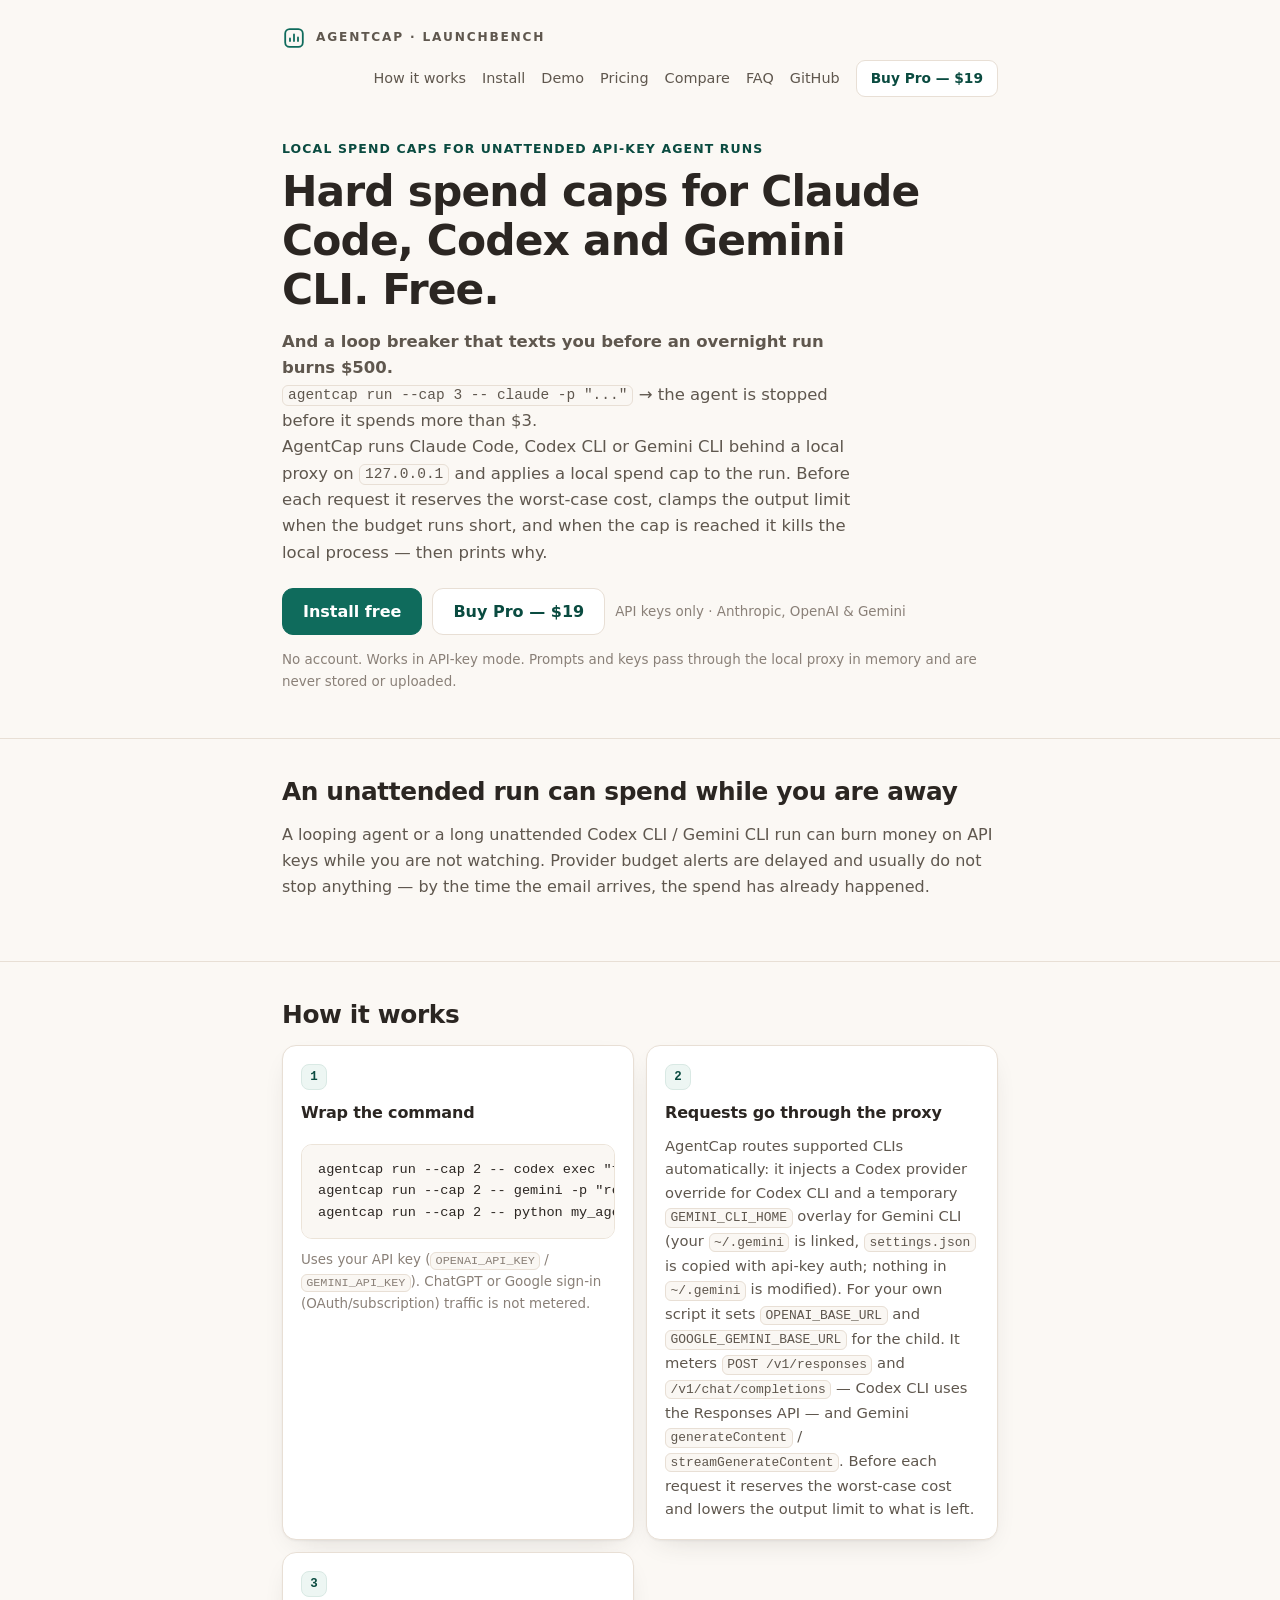
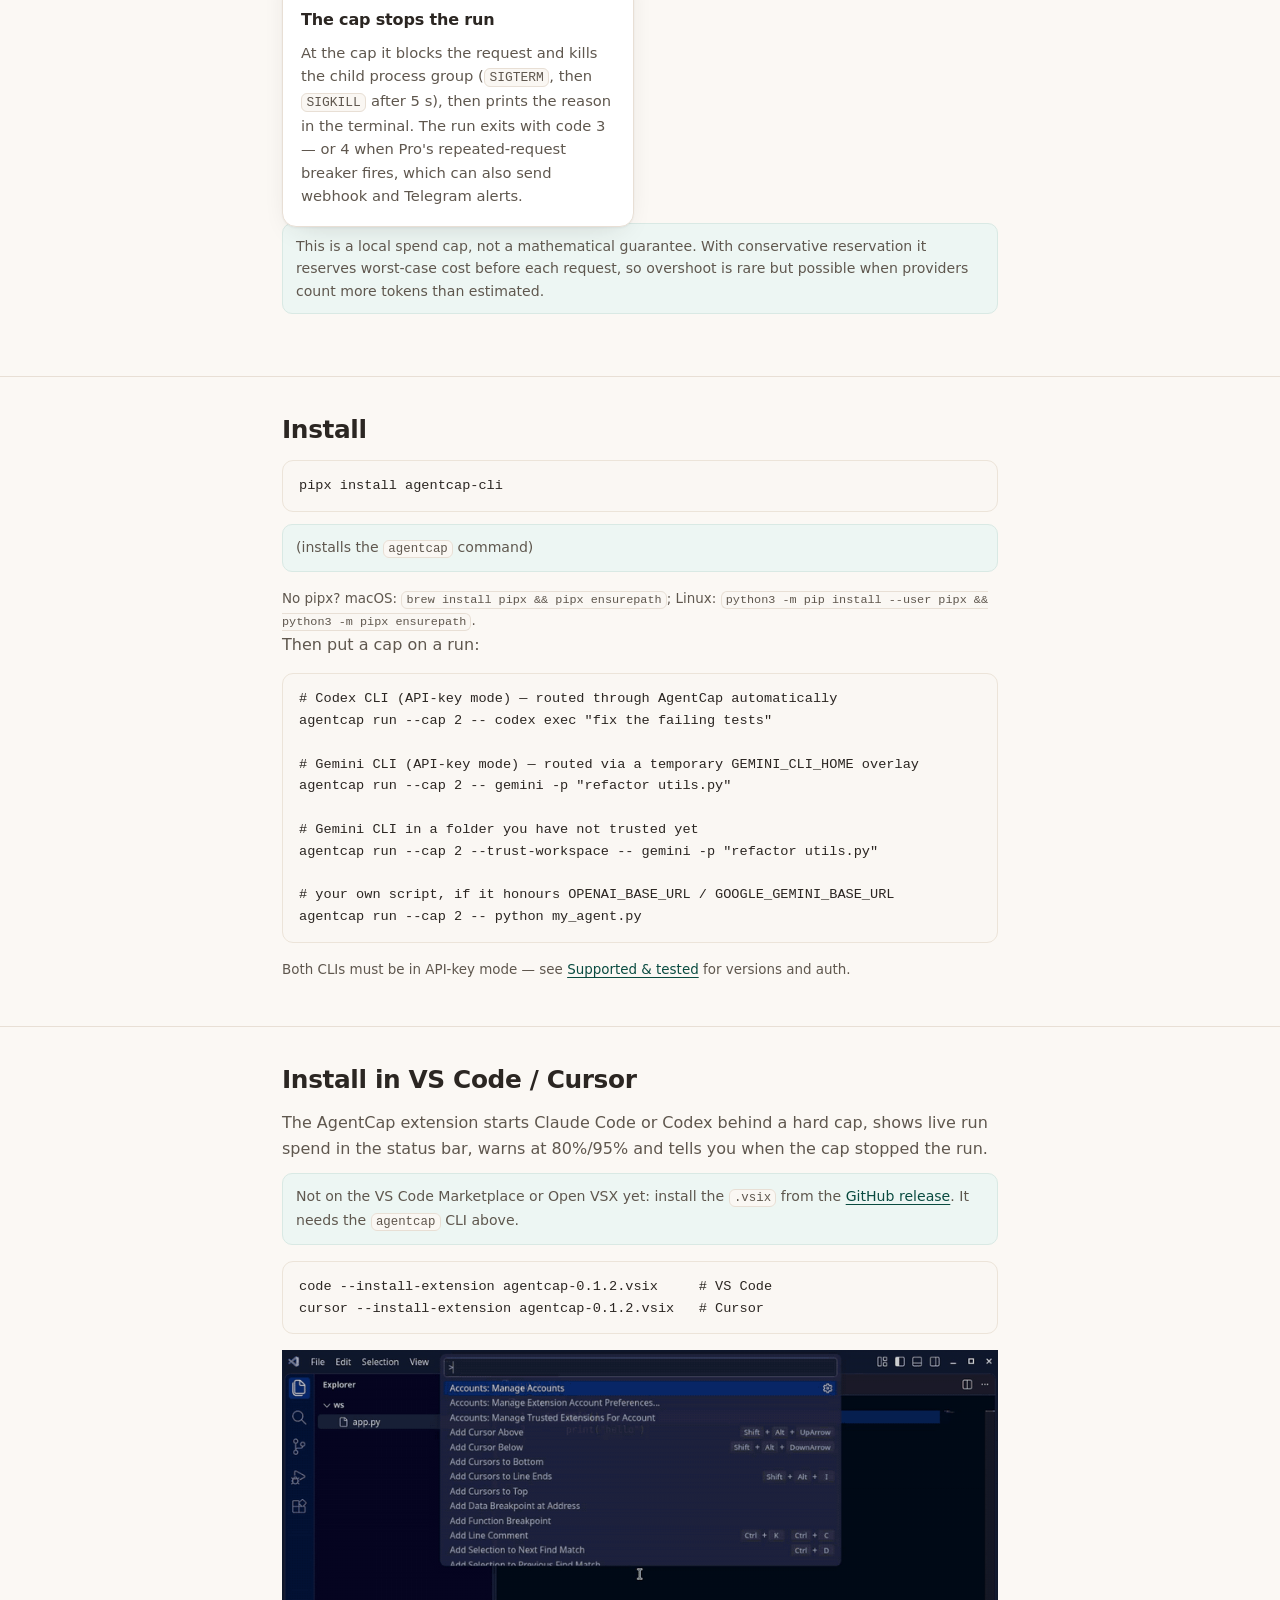
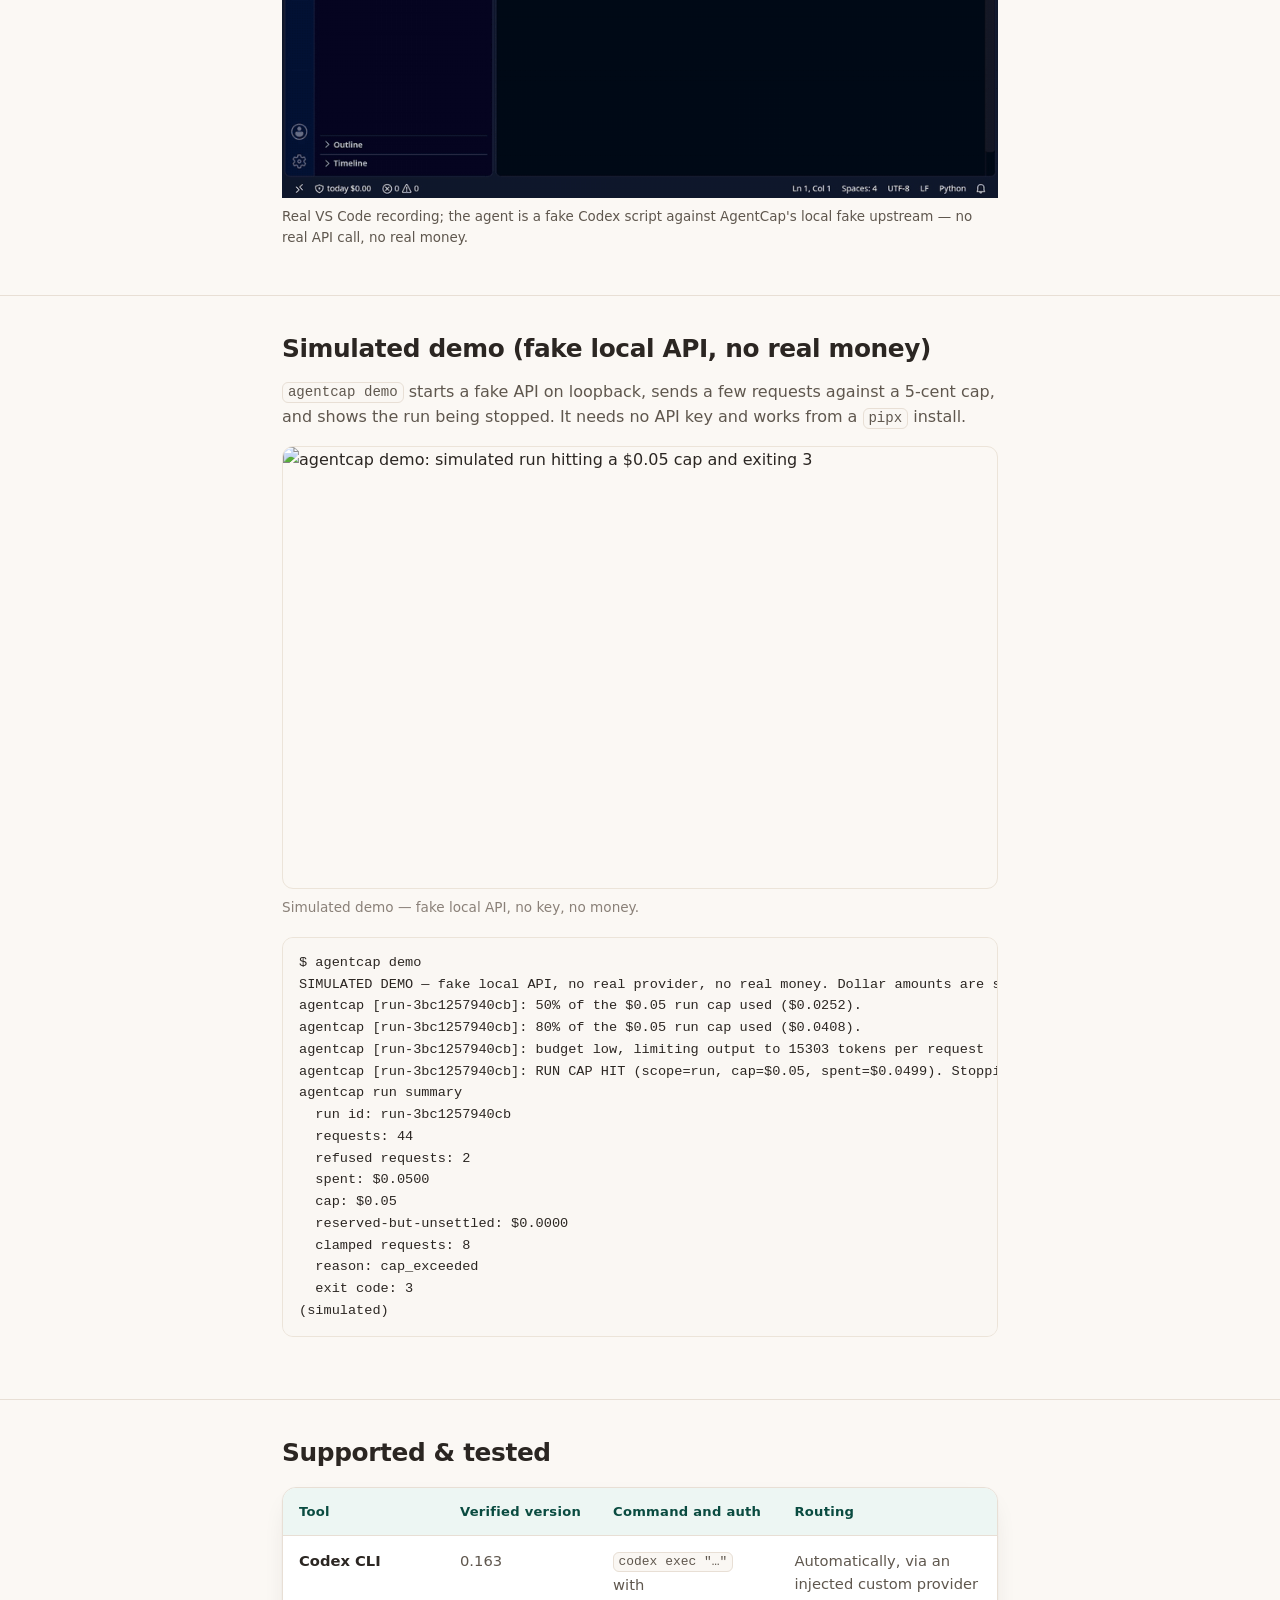
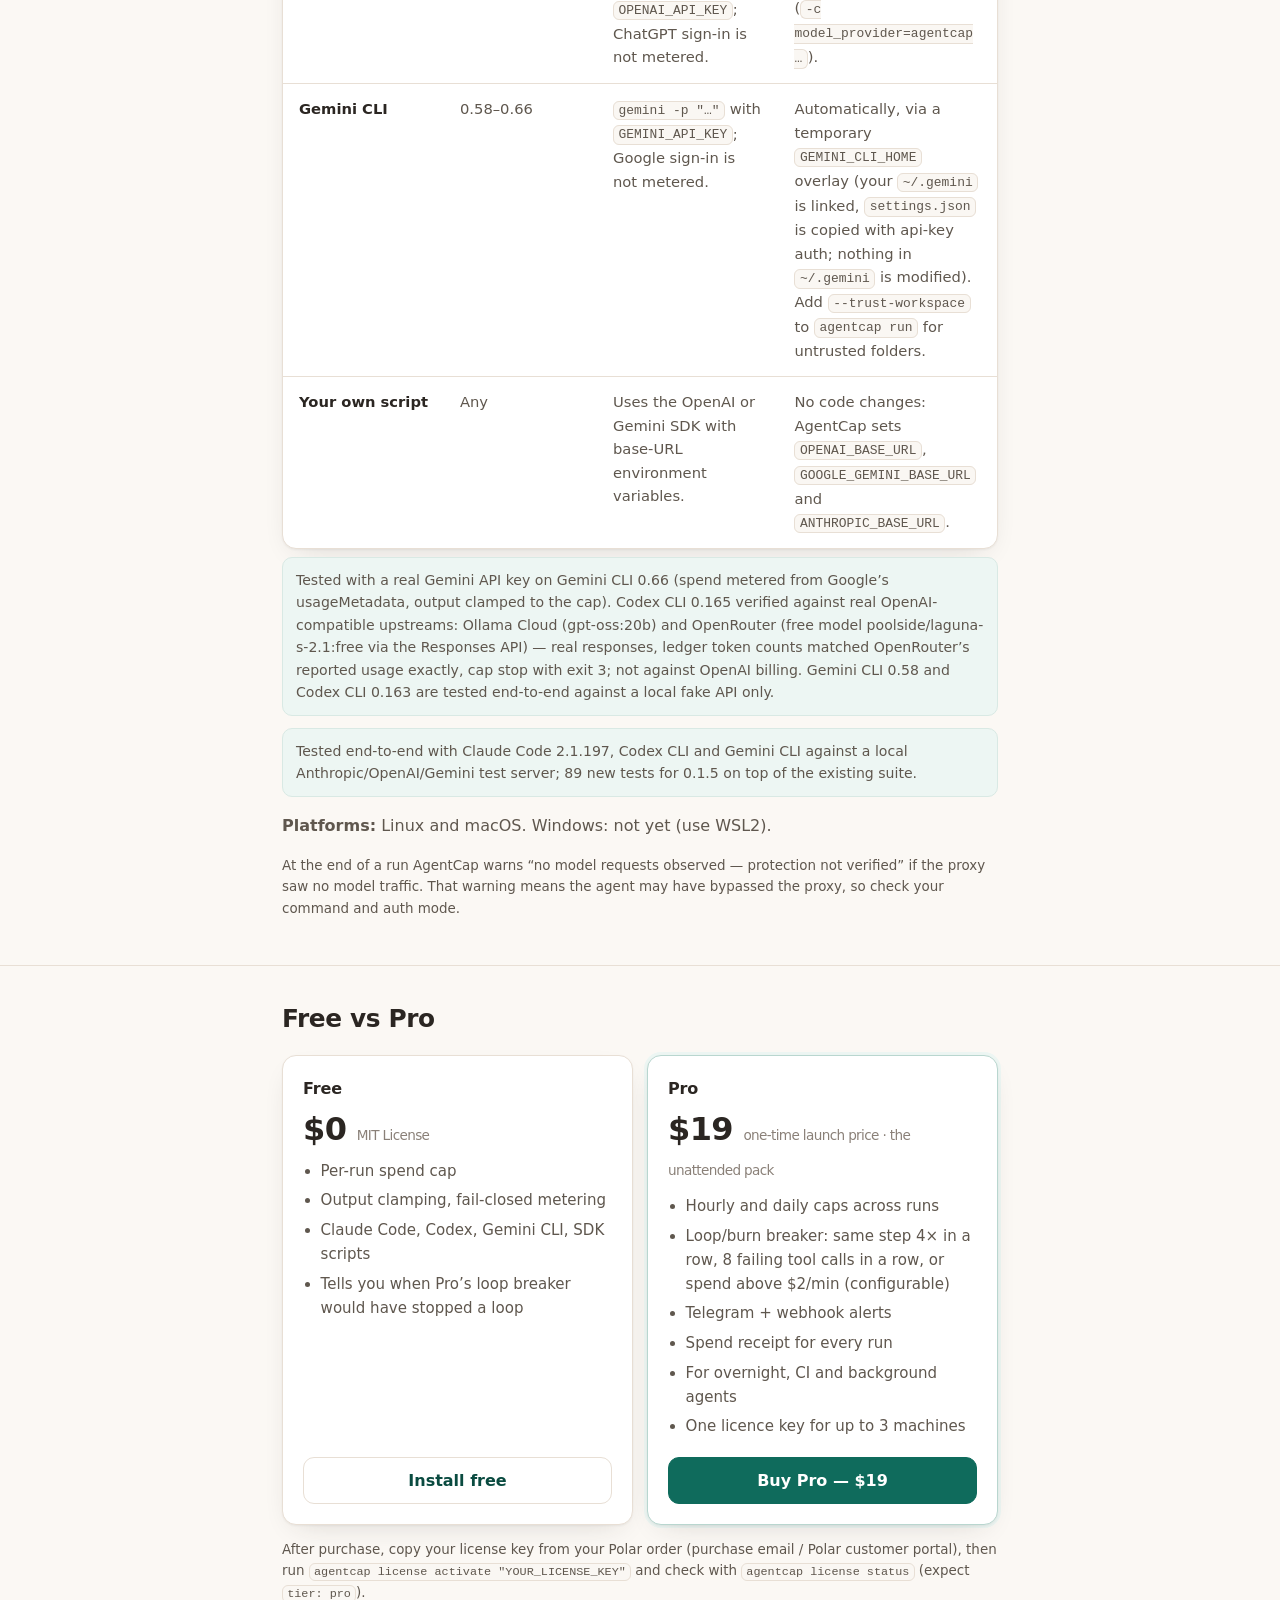
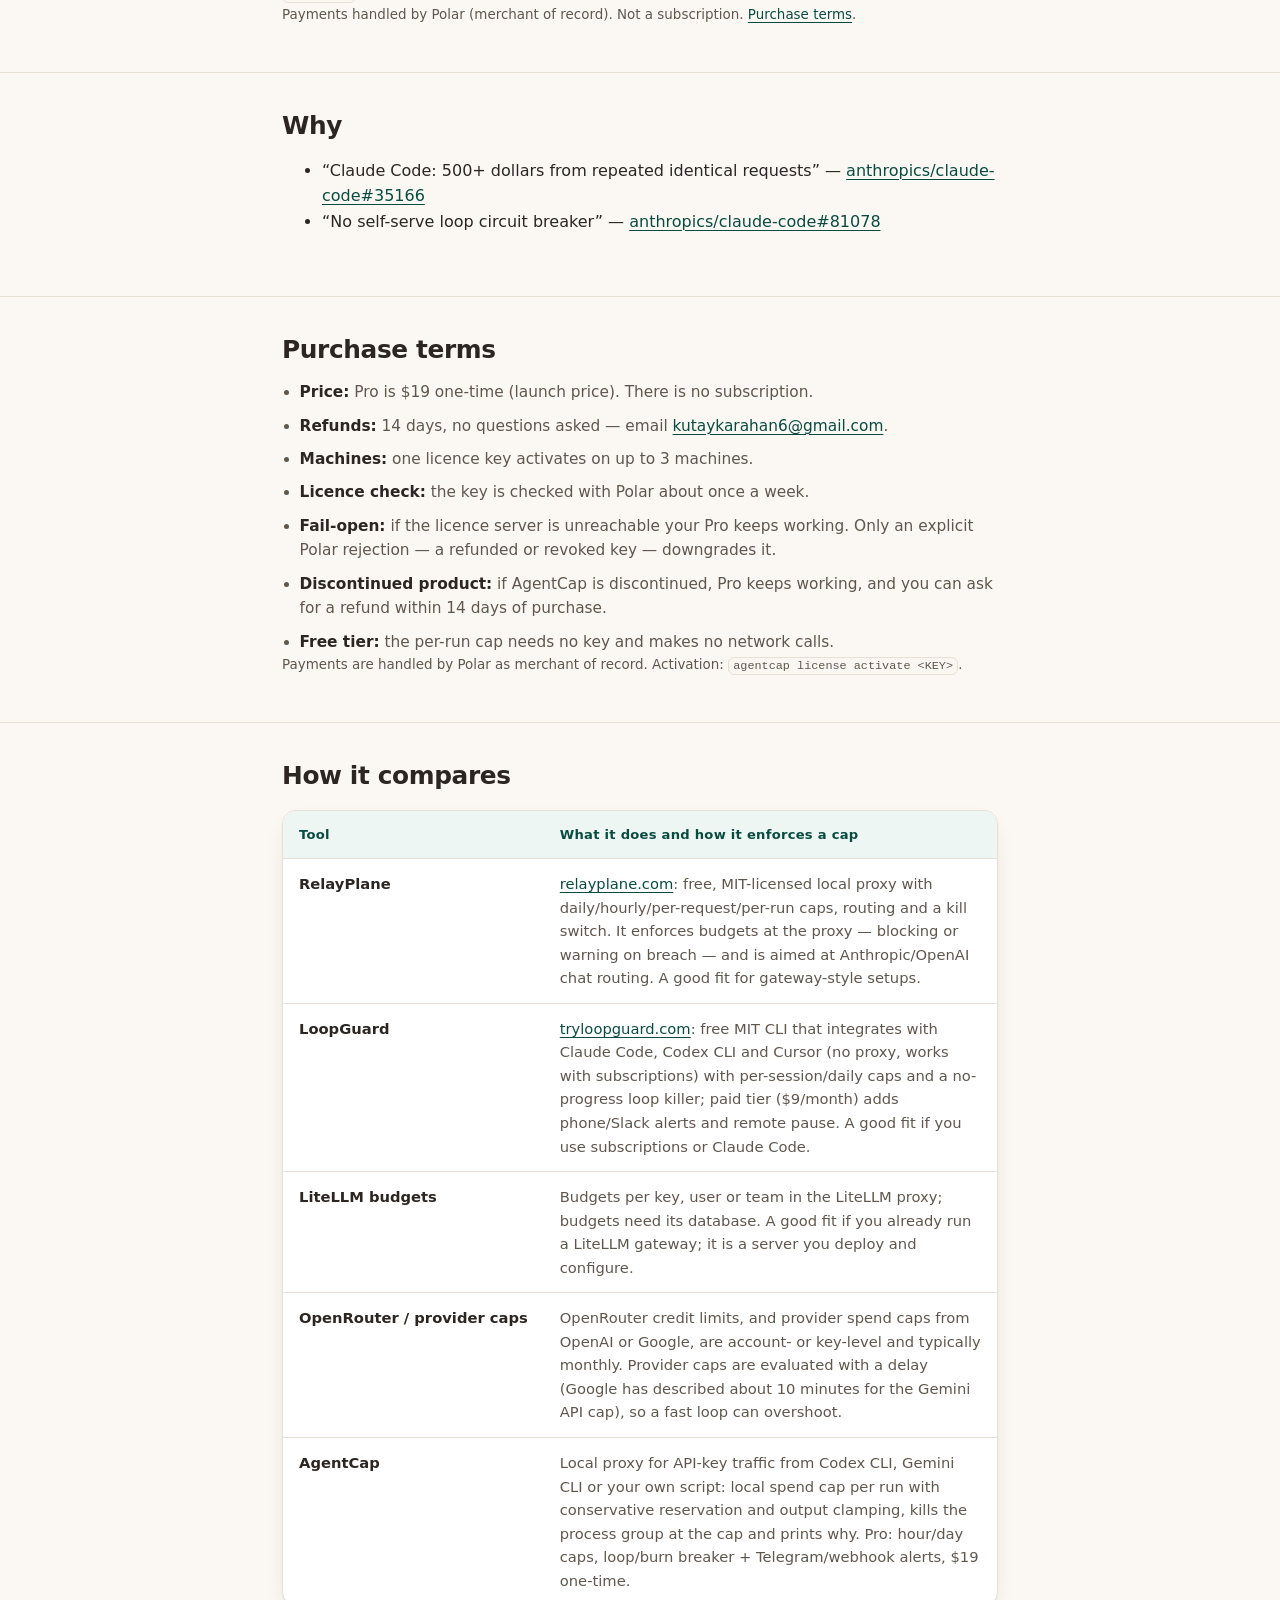
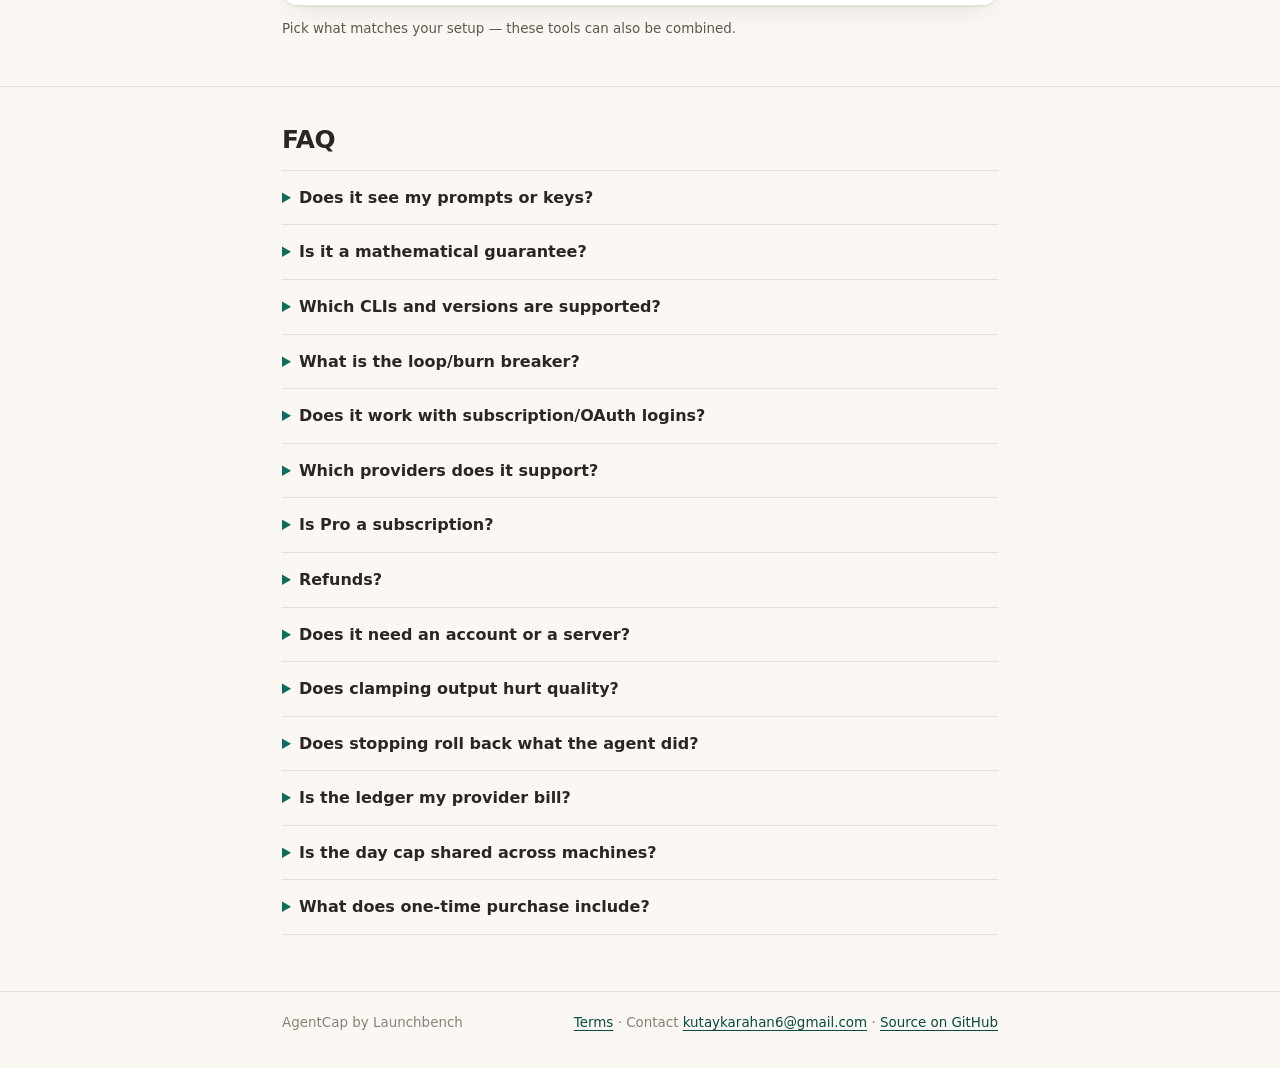
==== landing/index.html @ ca8650eb "0.1.5: loop/burn breaker (tail-step repeat, tool-error streak, --max-burn), hour/day caps back to Pr" ====
<!doctype html>
<html lang="en">
<head>
  <meta charset="utf-8">
  <meta name="viewport" content="width=device-width, initial-scale=1">
  <meta name="referrer" content="no-referrer">
  <title>AgentCap — the API-key guard for unattended Codex CLI and Gemini CLI runs</title>
  <meta name="description" content="AgentCap applies a local spend cap to unattended Codex CLI and Gemini CLI runs: conservative worst-case reservation, output clamping, and the local process stopped at the cap with the reason printed.">
  <meta property="og:title" content="AgentCap — the API-key guard for unattended Codex CLI and Gemini CLI runs">
  <meta property="og:description" content="A local spend cap for unattended Codex CLI and Gemini CLI runs. Conservative reservation, output clamping, and the local process stopped at the cap. Terminal alert in Free; Pro adds hour/day caps, a loop/burn breaker and webhook/Telegram alerts. $19 one-time launch price.">
  <meta property="og:type" content="website">
  <link rel="stylesheet" href="style.css">
</head>
<body>
  <a class="skip-link" href="#main">Skip to content</a>

  <header class="site-header">
    <div class="shell header-inner">
      <!-- COPY:nav START -->
      <a class="brand" href="#top">
        <svg class="mark" viewBox="0 0 24 24" fill="none" stroke="currentColor" stroke-width="1.8" stroke-linecap="round" aria-hidden="true">
          <rect x="3.2" y="3.2" width="17.6" height="17.6" rx="4.4"/>
          <path d="M8 15v-2.5M12 15V8.5M16 15v-3.5"/>
        </svg>
        <span class="wordmark">AGENTCAP · LAUNCHBENCH</span>
      </a>
      <nav aria-label="Main">
        <a href="#how">How it works</a>
        <a href="#install">Install</a>
        <a href="#demo">Demo</a>
        <a href="#pricing">Pricing</a>
        <a href="#compare">Compare</a>
        <a href="#faq">FAQ</a>
        <a href="https://github.com/Blitz00X/agentcap">GitHub</a>
      </nav>
      <a class="btn-secondary btn-small" href="https://buy.polar.sh/polar_cl_qagsvUdwQ0dRvaW7X5ynEJg5md27pEctIRAr40MBeLi">Buy Pro — $19</a>
      <!-- COPY:nav END -->
    </div>
  </header>

  <main id="main">
    <!-- COPY:hero START -->
    <section class="hero" id="top" aria-labelledby="hero-title">
      <div class="shell">
        <p class="eyebrow">Local spend caps for unattended API-key agent runs</p>
        <h1 id="hero-title">Hard spend caps for Claude Code, Codex and Gemini CLI. Free.</h1>
        <p class="lede"><strong>And a loop breaker that texts you before an overnight run burns $500.</strong></p>
        <p class="lede"><code>agentcap run --cap 3 -- claude -p "..."</code> &rarr; the agent is stopped before it spends more than $3.</p>
        <p class="lede">
          AgentCap runs Claude Code, Codex CLI or Gemini CLI behind a local proxy on
          <code>127.0.0.1</code> and applies a local spend cap to the run. Before
          each request it reserves the worst-case cost, clamps the output limit
          when the budget runs short, and when the cap is reached it kills the
          local process — then prints why.
        </p>
        <div class="cta-row">
          <a class="btn-primary" href="#install">Install free</a>
          <a class="btn-secondary" href="https://buy.polar.sh/polar_cl_qagsvUdwQ0dRvaW7X5ynEJg5md27pEctIRAr40MBeLi">Buy Pro — $19</a>
          <p class="micro cta-note">API keys only · Anthropic, OpenAI &amp; Gemini</p>
        </div>
        <p class="micro">
          No account. Works in API-key mode. Prompts and keys pass through the
          local proxy in memory and are never stored or uploaded.
        </p>
      </div>
    </section>
    <!-- COPY:hero END -->

    <!-- COPY:problem START -->
    <section class="section" id="problem" aria-labelledby="problem-title">
      <div class="shell">
        <h2 id="problem-title">An unattended run can spend while you are away</h2>
        <p>
          A looping agent or a long unattended Codex CLI / Gemini CLI run can burn
          money on API keys while you are not watching. Provider budget alerts are
          delayed and usually do not stop anything — by the time the email arrives,
          the spend has already happened.
        </p>
      </div>
    </section>
    <!-- COPY:problem END -->

    <!-- COPY:how START -->
    <section class="section" id="how" aria-labelledby="how-title">
      <div class="shell">
        <h2 id="how-title">How it works</h2>
        <ol class="steps">
          <li>
            <h3>Wrap the command</h3>
            <pre><code>agentcap run --cap 2 -- codex exec "fix the failing tests"
agentcap run --cap 2 -- gemini -p "refactor utils.py"
agentcap run --cap 2 -- python my_agent.py</code></pre>
            <p class="steps-note">
              Uses your API key (<code>OPENAI_API_KEY</code> /
              <code>GEMINI_API_KEY</code>). ChatGPT or Google sign-in
              (OAuth/subscription) traffic is not metered.
            </p>
          </li>
          <li>
            <h3>Requests go through the proxy</h3>
            <p>
              AgentCap routes supported CLIs automatically: it injects a Codex
              provider override for Codex CLI and a temporary
              <code>GEMINI_CLI_HOME</code> overlay for Gemini CLI (your
              <code>~/.gemini</code> is linked, <code>settings.json</code> is
              copied with api-key auth; nothing in <code>~/.gemini</code> is
              modified).
              For your own script it sets <code>OPENAI_BASE_URL</code> and
              <code>GOOGLE_GEMINI_BASE_URL</code> for the child. It meters
              <code>POST /v1/responses</code> and <code>/v1/chat/completions</code>
              — Codex CLI uses the Responses API — and Gemini
              <code>generateContent</code> / <code>streamGenerateContent</code>.
              Before each request it reserves the worst-case cost and lowers the
              output limit to what is left.
            </p>
          </li>
          <li>
            <h3>The cap stops the run</h3>
            <p>
              At the cap it blocks the request and kills the child process group
              (<code>SIGTERM</code>, then <code>SIGKILL</code> after 5 s), then
              prints the reason in the terminal. The run exits with code 3 — or 4
              when Pro's repeated-request breaker fires, which can also send
              webhook and Telegram alerts.
            </p>
          </li>
        </ol>
        <p class="note">
          This is a local spend cap, not a mathematical guarantee. With
          conservative reservation it reserves worst-case cost before each
          request, so overshoot is rare but possible when providers count more
          tokens than estimated.
        </p>
      </div>
    </section>
    <!-- COPY:how END -->

    <!-- COPY:install START -->
    <section class="section" id="install" aria-labelledby="install-title">
      <div class="shell">
        <h2 id="install-title">Install</h2>
        <pre><code>pipx install agentcap-cli</code></pre>
        <p class="note">(installs the <code>agentcap</code> command)</p>
        <p class="micro">
          No pipx? macOS: <code>brew install pipx &amp;&amp; pipx ensurepath</code>; Linux: <code>python3 -m pip install --user pipx &amp;&amp; python3 -m pipx ensurepath</code>.
        </p>
        <p>Then put a cap on a run:</p>
        <pre><code># Codex CLI (API-key mode) — routed through AgentCap automatically
agentcap run --cap 2 -- codex exec "fix the failing tests"

# Gemini CLI (API-key mode) — routed via a temporary GEMINI_CLI_HOME overlay
agentcap run --cap 2 -- gemini -p "refactor utils.py"

# Gemini CLI in a folder you have not trusted yet
agentcap run --cap 2 --trust-workspace -- gemini -p "refactor utils.py"

# your own script, if it honours OPENAI_BASE_URL / GOOGLE_GEMINI_BASE_URL
agentcap run --cap 2 -- python my_agent.py</code></pre>
        <p class="micro">
          Both CLIs must be in API-key mode — see
          <a href="#supported">Supported &amp; tested</a> for versions and auth.
        </p>
      </div>
    </section>
    <!-- COPY:install END -->

    <!-- COPY:vscode START -->
    <section class="section" id="vscode" aria-labelledby="vscode-title">
      <div class="shell">
        <h2 id="vscode-title">Install in VS Code / Cursor</h2>
        <p>The AgentCap extension starts Claude Code or Codex behind a hard cap, shows live run spend in the status bar, warns at 80%/95% and tells you when the cap stopped the run.</p>
        <p class="note">Not on the VS Code Marketplace or Open VSX yet: install the <code>.vsix</code> from the <a href="https://github.com/Blitz00X/agentcap/releases">GitHub release</a>. It needs the <code>agentcap</code> CLI above.</p>
        <pre><code>code --install-extension agentcap-0.1.2.vsix     # VS Code
cursor --install-extension agentcap-0.1.2.vsix   # Cursor</code></pre>
        <img src="vscode-demo.gif" alt="AgentCap stopping a fake Codex run at a $0.20 cap in VS Code" width="860" loading="lazy" style="max-width:100%;height:auto">
        <p class="micro">Real VS Code recording; the agent is a fake Codex script against AgentCap's local fake upstream — no real API call, no real money.</p>
      </div>
    </section>
    <!-- COPY:vscode END -->


    <!-- COPY:demo START -->
    <section class="section" id="demo" aria-labelledby="demo-title">
      <div class="shell">
        <h2 id="demo-title">Simulated demo (fake local API, no real money)</h2>
        <p>
          <code>agentcap demo</code> starts a fake API on loopback, sends a few
          requests against a 5-cent cap, and shows the run being stopped. It needs
          no API key and works from a <code>pipx</code> install.
        </p>
        <figure class="demo-figure">
          <img src="/demo.gif" alt="agentcap demo: simulated run hitting a $0.05 cap and exiting 3" width="979" height="605" loading="lazy">
          <figcaption>Simulated demo — fake local API, no key, no money.</figcaption>
        </figure>
        <pre><code>$ agentcap demo
SIMULATED DEMO — fake local API, no real provider, no real money. Dollar amounts are simulated.
agentcap [run-3bc1257940cb]: 50% of the $0.05 run cap used ($0.0252).
agentcap [run-3bc1257940cb]: 80% of the $0.05 run cap used ($0.0408).
agentcap [run-3bc1257940cb]: budget low, limiting output to 15303 tokens per request
agentcap [run-3bc1257940cb]: RUN CAP HIT (scope=run, cap=$0.05, spent=$0.0499). Stopping the agent.
agentcap run summary
  run id: run-3bc1257940cb
  requests: 44
  refused requests: 2
  spent: $0.0500
  cap: $0.05
  reserved-but-unsettled: $0.0000
  clamped requests: 8
  reason: cap_exceeded
  exit code: 3
(simulated)</code></pre>
      </div>
    </section>
    <!-- COPY:demo END -->

    <!-- COPY:supported START -->
    <section class="section" id="supported" aria-labelledby="supported-title">
      <div class="shell">
        <h2 id="supported-title">Supported &amp; tested</h2>
        <div class="table-wrap">
          <table class="compare">
            <thead>
              <tr>
                <th scope="col">Tool</th>
                <th scope="col">Verified version</th>
                <th scope="col">Command and auth</th>
                <th scope="col">Routing</th>
              </tr>
            </thead>
            <tbody>
              <tr>
                <th scope="row">Codex CLI</th>
                <td>0.163</td>
                <td><code>codex exec "…"</code> with <code>OPENAI_API_KEY</code>; ChatGPT sign-in is not metered.</td>
                <td>Automatically, via an injected custom provider (<code>-c model_provider=agentcap …</code>).</td>
              </tr>
              <tr>
                <th scope="row">Gemini CLI</th>
                <td>0.58–0.66</td>
                <td><code>gemini -p "…"</code> with <code>GEMINI_API_KEY</code>; Google sign-in is not metered.</td>
                <td>Automatically, via a temporary <code>GEMINI_CLI_HOME</code> overlay (your <code>~/.gemini</code> is linked, <code>settings.json</code> is copied with api-key auth; nothing in <code>~/.gemini</code> is modified). Add <code>--trust-workspace</code> to <code>agentcap run</code> for untrusted folders.</td>
              </tr>
              <tr>
                <th scope="row">Your own script</th>
                <td>Any</td>
                <td>Uses the OpenAI or Gemini SDK with base-URL environment variables.</td>
                <td>No code changes: AgentCap sets <code>OPENAI_BASE_URL</code>, <code>GOOGLE_GEMINI_BASE_URL</code> and <code>ANTHROPIC_BASE_URL</code>.</td>
              </tr>
            </tbody>
          </table>
        </div>
        <p class="note">
          Tested with a real Gemini API key on Gemini CLI 0.66 (spend metered from Google&rsquo;s
          usageMetadata, output clamped to the cap). Codex CLI 0.165 verified against real
          OpenAI-compatible upstreams: Ollama Cloud (gpt-oss:20b) and OpenRouter (free model
          poolside/laguna-s-2.1:free via the Responses API) — real responses, ledger token counts
          matched OpenRouter&rsquo;s reported usage exactly, cap stop with exit 3; not against OpenAI
          billing. Gemini CLI 0.58 and Codex CLI 0.163 are tested end-to-end against a local fake API only.
        </p>
        <p class="note">
          Tested end-to-end with Claude Code 2.1.197, Codex CLI and Gemini CLI against a local Anthropic/OpenAI/Gemini test server; 89 new tests for 0.1.5 on top of the existing suite.
        </p>
        <p><strong>Platforms:</strong> Linux and macOS. Windows: not yet (use WSL2).</p>
        <p class="micro">
          At the end of a run AgentCap warns
          “no model requests observed — protection not verified” if the proxy saw
          no model traffic. That warning means the agent may have bypassed the
          proxy, so check your command and auth mode.
        </p>
      </div>
    </section>
    <!-- COPY:supported END -->

    <!-- COPY:pricing START -->
    <section class="section" id="pricing" aria-labelledby="pricing-title">
      <div class="shell">
        <h2 id="pricing-title">Free vs Pro</h2>
        <div class="cards">
          <article class="card" aria-labelledby="free-title">
            <h3 id="free-title">Free</h3>
            <p class="price">$0 <span class="price-note">MIT License</span></p>
            <ul>
              <li>Per-run spend cap</li>
              <li>Output clamping, fail-closed metering</li>
              <li>Claude Code, Codex, Gemini CLI, SDK scripts</li>
              <li>Tells you when Pro&rsquo;s loop breaker would have stopped a loop</li>
            </ul>
            <a class="btn-secondary" href="#install">Install free</a>
          </article>
          <article class="card card-pro" aria-labelledby="pro-title">
            <h3 id="pro-title">Pro</h3>
            <p class="price">$19 <span class="price-note">one-time launch price · the unattended pack</span></p>
            <ul>
              <li>Hourly and daily caps across runs</li>
              <li>Loop/burn breaker: same step 4&times; in a row, 8 failing tool calls in a row, or spend above $2/min (configurable)</li>
              <li>Telegram + webhook alerts</li>
              <li>Spend receipt for every run</li>
              <li>For overnight, CI and background agents</li>
              <li>One licence key for up to 3 machines</li>
            </ul>
            <a class="btn-primary" href="https://buy.polar.sh/polar_cl_qagsvUdwQ0dRvaW7X5ynEJg5md27pEctIRAr40MBeLi">Buy Pro — $19</a>
          </article>
        </div>
        <p class="micro">
          After purchase, copy your license key from your Polar order (purchase email / Polar customer portal), then run <code>agentcap license activate "YOUR_LICENSE_KEY"</code> and check with <code>agentcap license status</code> (expect <code>tier: pro</code>).
        </p>
        <p class="micro">
          Payments handled by Polar (merchant of record). Not a subscription.
          <a href="#terms">Purchase terms</a>.
        </p>
      </div>
    </section>
    <!-- COPY:pricing END -->

    <section class="section" id="why" aria-labelledby="why-title">
      <div class="shell">
        <h2 id="why-title">Why</h2>
        <ul>
          <li>&ldquo;Claude Code: 500+ dollars from repeated identical requests&rdquo; &mdash; <a href="https://github.com/anthropics/claude-code/issues/35166">anthropics/claude-code#35166</a></li>
          <li>&ldquo;No self-serve loop circuit breaker&rdquo; &mdash; <a href="https://github.com/anthropics/claude-code/issues/81078">anthropics/claude-code#81078</a></li>
        </ul>
      </div>
    </section>

    <!-- COPY:terms START -->
    <section class="section" id="terms" aria-labelledby="terms-title">
      <div class="shell">
        <h2 id="terms-title">Purchase terms</h2>
        <ul class="terms-list">
          <li><strong>Price:</strong> Pro is $19 one-time (launch price). There is no subscription.</li>
          <li><strong>Refunds:</strong> 14 days, no questions asked — email
            <a href="mailto:kutaykarahan6@gmail.com">kutaykarahan6@gmail.com</a>.</li>
          <li><strong>Machines:</strong> one licence key activates on up to 3 machines.</li>
          <li><strong>Licence check:</strong> the key is checked with Polar about once a week.</li>
          <li><strong>Fail-open:</strong> if the licence server is unreachable your Pro keeps working.
            Only an explicit Polar rejection — a refunded or revoked key — downgrades it.</li>
          <li><strong>Discontinued product:</strong> if AgentCap is discontinued, Pro keeps working,
            and you can ask for a refund within 14 days of purchase.</li>
          <li><strong>Free tier:</strong> the per-run cap needs no key and makes no network calls.</li>
        </ul>
        <p class="micro">
          Payments are handled by Polar as merchant of record. Activation:
          <code>agentcap license activate &lt;KEY&gt;</code>.
        </p>
      </div>
    </section>
    <!-- COPY:terms END -->

    <!-- COPY:compare START -->
    <section class="section" id="compare" aria-labelledby="compare-title">
      <div class="shell">
        <h2 id="compare-title">How it compares</h2>
        <div class="table-wrap">
          <table class="compare">
            <thead>
              <tr>
                <th scope="col">Tool</th>
                <th scope="col">What it does and how it enforces a cap</th>
              </tr>
            </thead>
            <tbody>
              <tr>
                <th scope="row">RelayPlane</th>
                <td>
                  <a href="https://relayplane.com">relayplane.com</a>: free,
                  MIT-licensed local proxy with daily/hourly/per-request/per-run
                  caps, routing and a kill switch. It enforces budgets at the proxy
                  — blocking or warning on breach — and is aimed at
                  Anthropic/OpenAI chat routing. A good fit for gateway-style
                  setups.
                </td>
              </tr>
              <tr>
                <th scope="row">LoopGuard</th>
                <td>
                  <a href="https://tryloopguard.com">tryloopguard.com</a>: free
                  MIT CLI that integrates with Claude Code, Codex CLI and Cursor
                  (no proxy, works with subscriptions) with per-session/daily caps
                  and a no-progress loop killer; paid tier ($9/month) adds
                  phone/Slack alerts and remote pause. A good fit if you use
                  subscriptions or Claude Code.
                </td>
              </tr>
              <tr>
                <th scope="row">LiteLLM budgets</th>
                <td>
                  Budgets per key, user or team in the LiteLLM proxy; budgets need
                  its database. A good fit if you already run a LiteLLM gateway; it
                  is a server you deploy and configure.
                </td>
              </tr>
              <tr>
                <th scope="row">OpenRouter / provider caps</th>
                <td>
                  OpenRouter credit limits, and provider spend caps from OpenAI or
                  Google, are account- or key-level and typically monthly. Provider
                  caps are evaluated with a delay (Google has described about 10
                  minutes for the Gemini API cap), so a fast loop can overshoot.
                </td>
              </tr>
              <tr>
                <th scope="row">AgentCap</th>
                <td>
                  Local proxy for API-key traffic from Codex CLI, Gemini CLI or your
                  own script: local spend cap per run with conservative
                  reservation and output clamping, kills the process group at the
                  cap and prints why. Pro: hour/day caps, loop/burn breaker +
                  Telegram/webhook alerts, $19 one-time.
                </td>
              </tr>
            </tbody>
          </table>
        </div>
        <p class="micro">Pick what matches your setup — these tools can also be combined.</p>
      </div>
    </section>
    <!-- COPY:compare END -->

    <!-- COPY:faq START -->
    <section class="section" id="faq" aria-labelledby="faq-title">
      <div class="shell">
        <h2 id="faq-title">FAQ</h2>

        <details>
          <summary>Does it see my prompts or keys?</summary>
          <p>
            Prompts and keys pass through the local proxy in memory; AgentCap never
            stores or uploads them. Free sends nothing anywhere. Pro sends alert
            metadata (run id, spend, reason) only to webhook/Telegram destinations
            you configure, and validates your licence key with Polar about once a
            week.
          </p>
        </details>

        <details>
          <summary>Is it a mathematical guarantee?</summary>
          <p>
            No. AgentCap applies a local spend cap with conservative reservation:
            it reserves worst-case cost before each request, so overshoot is rare
            but possible when providers count more tokens than estimated, for
            example due to server-side system prompts, tool schemas, images or
            tokenizer differences. You get an overshoot alert if a settlement
            exceeds its reservation.
          </p>
        </details>

        <details>
          <summary>Which CLIs and versions are supported?</summary>
          <p>
            Codex CLI 0.163 (<code>codex exec</code>, API key via
            <code>OPENAI_API_KEY</code>) and Gemini CLI 0.58–0.66
            (<code>gemini -p</code>, <code>GEMINI_API_KEY</code>) are routed
            automatically. See <a href="#supported">Supported &amp; tested</a>.
          </p>
        </details>

        <details>
          <summary>What is the loop/burn breaker?</summary>
          <p>
            Pro stops a run (exit code 4) before the next request is sent when the
            agent repeats the same step 4 times in a row (last tool call and its
            result, ignoring the growing history), gets 8 failing tool results in a
            row, or spends more than <code>--max-burn</code> (default $2/min) over a
            rolling 2-minute window.
          </p>
          <p>
            Tested on simulated growing-history transcripts (Claude Code and OpenAI
            tool loops); 50 simulated normal sessions did not trip it. It cannot
            catch every no-progress loop, which is why the run cap still applies.
          </p>
        </details>

        <details>
          <summary>Does it work with subscription/OAuth logins?</summary>
          <p>
            No. API-key traffic is metered, so Codex CLI and Gemini CLI must run in
            API-key mode. ChatGPT or Google sign-in (OAuth/subscription) traffic is
            not metered.
          </p>
        </details>

        <details>
          <summary>Which providers does it support?</summary>
          <p>
            OpenAI-compatible and Gemini APIs. Prices come from a local table you can
            override.
          </p>
        </details>

        <details>
          <summary>Is Pro a subscription?</summary>
          <p>
            No, it is a one-time $19 purchase. See
            <a href="#terms">Purchase terms</a> for refunds, licence checks and
            fail-open behavior.
          </p>
        </details>

        <details>
          <summary>Refunds?</summary>
          <p>
            14 days, no questions asked. Email
            <a href="mailto:kutaykarahan6@gmail.com">kutaykarahan6@gmail.com</a>.
          </p>
        </details>

        <details>
          <summary>Does it need an account or a server?</summary>
          <p>No, it runs locally on your machine.</p>
        </details>

        <details>
          <summary>Does clamping output hurt quality?</summary>
          <p>
            Yes, it can: when the budget is tight AgentCap lowers max output
            tokens so the call fits; answers can be shorter or cut off. Use
            <code>--no-clamp</code> to refuse instead.
          </p>
        </details>

        <details>
          <summary>Does stopping roll back what the agent did?</summary>
          <p>
            No. At the cap AgentCap sends SIGTERM then SIGKILL; files or remote
            changes already made stay. Use git / small steps.
          </p>
        </details>

        <details>
          <summary>Is the ledger my provider bill?</summary>
          <p>
            No. It is a local estimate from published prices and reported usage;
            when usage is missing it charges the full reservation (conservative).
            Your provider invoice is authoritative.
          </p>
        </details>

        <details>
          <summary>Is the day cap shared across machines?</summary>
          <p>
            No. Hour/day caps (Pro) are per machine (local SQLite ledger). A license
            covers 3 machines, each with its own budget.
          </p>
        </details>

        <details>
          <summary>What does one-time purchase include?</summary>
          <p>
            $19 once, all 0.x updates; not a promise of future major versions.
            14-day refund window per purchase terms.
          </p>
        </details>
      </div>
    </section>
    <!-- COPY:faq END -->
  </main>

  <!-- COPY:footer START -->
  <footer class="site-footer">
    <div class="shell footer-inner">
      <p>AgentCap by Launchbench</p>
      <p>
        <a href="#terms">Terms</a>
        · Contact <a href="mailto:kutaykarahan6@gmail.com">kutaykarahan6@gmail.com</a>
        · <a href="https://github.com/Blitz00X/agentcap">Source on GitHub</a>
      </p>
    </div>
  </footer>
  <!-- COPY:footer END -->
</body>
</html>
---- landing/style.css ----
/* AgentCap landing page — Launchbench house style (light "paper" theme).
   Product-agnostic: re-skin by changing the accent variables below. */

:root {
  color-scheme: light;

  --paper: #fbf8f4;
  --surface: #fff;
  --ink: #2b2622;
  --ink-soft: #5f574e;
  --muted: #8a8078;
  --line: #e8dfd5;
  --accent: #0f6b5c;
  --accent-ink: #0a4b40;
  --accent-wash: #edf6f3;

  --radius: 14px;
  --shadow: 0 1px 2px rgba(43, 38, 34, 0.05),
    0 10px 28px -14px rgba(43, 38, 34, 0.2);

  --mono: ui-monospace, SFMono-Regular, Menlo, Consolas, "Liberation Mono",
    monospace;
  --shell: 760px;
}

*,
*::before,
*::after {
  box-sizing: border-box;
}

html,
body {
  margin: 0;
  padding: 0;
}

body {
  font: 16px/1.6 ui-sans-serif, system-ui, -apple-system, "Segoe UI", Roboto,
    Helvetica, Arial, sans-serif;
  color: var(--ink);
  -webkit-font-smoothing: antialiased;
  background: radial-gradient(
      1100px 520px at 50% -14%,
      #f1faf6 0,
      rgba(241, 250, 246, 0) 62%
    ),
    var(--paper);
  min-height: 100vh;
}

p {
  margin: 0 0 1rem;
}

a {
  color: var(--accent-ink);
  text-decoration-thickness: 1px;
  text-underline-offset: 3px;
}

a:hover {
  color: var(--accent);
}

:focus-visible {
  outline: 2px solid var(--accent);
  outline-offset: 3px;
}

.shell {
  width: 100%;
  max-width: var(--shell);
  margin-inline: auto;
  padding-inline: 22px;
}

.skip-link {
  position: absolute;
  left: -9999px;
  top: 0;
  z-index: 10;
  padding: 10px 16px;
  background: var(--accent);
  color: #fff;
  border-radius: 0 0 10px 0;
  font-weight: 600;
  text-decoration: none;
}

.skip-link:focus {
  left: 0;
}

/* ---------------------------------------------------------------- header */

.site-header {
  padding-block: 26px 8px;
}

.header-inner {
  display: flex;
  flex-wrap: wrap;
  align-items: center;
  gap: 10px 16px;
}

.brand {
  display: inline-flex;
  align-items: center;
  gap: 10px;
  border-radius: 8px;
  color: var(--ink);
  text-decoration: none;
}

.brand:hover {
  color: var(--ink);
}

.mark {
  width: 24px;
  height: 24px;
  color: var(--accent);
  flex: none;
}

.wordmark {
  font-size: 0.76rem;
  letter-spacing: 0.15em;
  text-transform: uppercase;
  font-weight: 600;
  color: var(--ink-soft);
}

.site-header nav {
  display: flex;
  flex-wrap: wrap;
  gap: 0.35rem 1rem;
  margin-inline-start: auto;
}

.site-header nav a {
  color: var(--ink-soft);
  text-decoration: none;
  font-size: 0.9rem;
}

.site-header nav a:hover {
  color: var(--accent-ink);
  text-decoration: underline;
  text-underline-offset: 3px;
}

/* --------------------------------------------------------------- buttons */

.btn-primary,
.btn-secondary {
  display: inline-block;
  padding: 13px 20px;
  font: inherit;
  font-weight: 600;
  line-height: 1.2;
  text-align: center;
  text-decoration: none;
  border-radius: 11px;
}

.btn-primary {
  color: #fff;
  background: var(--accent);
  border: 1px solid var(--accent);
}

.btn-primary:hover {
  color: #fff;
  background: var(--accent-ink);
  border-color: var(--accent-ink);
}

.btn-secondary {
  color: var(--accent-ink);
  background: var(--surface);
  border: 1px solid var(--line);
}

.btn-secondary:hover {
  color: var(--accent-ink);
  background: var(--accent-wash);
  border-color: var(--accent);
}

.btn-small {
  padding: 9px 14px;
  font-size: 0.86rem;
  border-radius: 9px;
}

/* ------------------------------------------------------------------ hero */

.hero {
  padding-block: 34px 46px;
}

.eyebrow {
  margin: 0 0 10px;
  color: var(--accent-ink);
  font-size: 0.78rem;
  font-weight: 650;
  letter-spacing: 0.09em;
  text-transform: uppercase;
}

h1 {
  margin: 0 0 14px;
  max-width: 22ch;
  font-size: clamp(1.9rem, 5.2vw, 2.65rem);
  line-height: 1.15;
  letter-spacing: -0.021em;
}

.lede {
  margin: 0;
  max-width: 56ch;
  color: var(--ink-soft);
  font-size: 1.03rem;
}

.cta-row {
  display: flex;
  flex-wrap: wrap;
  gap: 10px;
  margin: 22px 0 14px;
}

.micro {
  margin: 0;
  color: var(--muted);
  font-size: 0.84rem;
}

.cta-note {
  align-self: center;
}

/* --------------------------------------------------------------- sections */

.section {
  padding-block: 38px 46px;
  border-top: 1px solid var(--line);
}

.section h2 {
  margin: 0 0 14px;
  font-size: clamp(1.3rem, 3.4vw, 1.55rem);
  line-height: 1.25;
  letter-spacing: -0.015em;
}

.section p {
  color: var(--ink-soft);
}

/* ---------------------------------------------------------------- figures */

.demo-figure {
  margin: 0 0 18px;
}

.demo-figure img {
  display: block;
  max-width: 100%;
  height: auto;
  border: 1px solid #ece4d9;
  border-radius: 11px;
}

.demo-figure figcaption {
  margin-top: 8px;
  color: var(--muted);
  font-size: 0.85rem;
}

/* ------------------------------------------------------------------ code */

code {
  font-family: var(--mono);
  font-size: 0.88em;
  background: #faf7f3;
  border: 1px solid var(--line);
  border-radius: 6px;
  padding: 0.1em 0.35em;
  overflow-wrap: break-word;
}

pre {
  margin: 0 0 16px;
  padding: 14px 16px;
  background: #faf7f3;
  border: 1px solid #ece4d9;
  border-radius: 11px;
  overflow-x: auto;
  -webkit-overflow-scrolling: touch;
}

pre code {
  display: block;
  padding: 0;
  background: none;
  border: 0;
  font-size: 0.85rem;
  line-height: 1.6;
  white-space: pre;
  overflow-wrap: normal;
}

.note {
  margin: -4px 0 16px;
  padding: 11px 13px;
  background: var(--accent-wash);
  border: 1px solid #d9e9e4;
  border-radius: 10px;
  color: var(--accent-ink);
  font-size: 0.88rem;
}

/* ----------------------------------------------------------------- steps */

.steps {
  display: grid;
  gap: 12px;
  grid-template-columns: repeat(auto-fit, minmax(15rem, 1fr));
  counter-reset: step;
  list-style: none;
  margin: 4px 0 0;
  padding: 0;
}

.steps li {
  display: flex;
  flex-direction: column;
  min-width: 0;
  padding: 18px;
  background: var(--surface);
  border: 1px solid var(--line);
  border-radius: var(--radius);
  box-shadow: var(--shadow);
}

.steps li::before {
  counter-increment: step;
  content: counter(step);
  display: inline-flex;
  align-items: center;
  justify-content: center;
  width: 26px;
  height: 26px;
  margin-bottom: 10px;
  background: var(--accent-wash);
  border: 1px solid #d9e9e4;
  border-radius: 8px;
  color: var(--accent-ink);
  font: 650 0.78rem/1 var(--mono);
}

.steps h3 {
  margin: 0 0 8px;
  font-size: 1rem;
  letter-spacing: -0.01em;
}

.steps p {
  margin: 0;
  color: var(--ink-soft);
  font-size: 0.92rem;
}

.steps pre {
  margin: 10px 0 0;
  font-size: 0.8rem;
}

.steps p.steps-note {
  margin-top: 10px;
  font-size: 0.84rem;
  color: var(--muted);
}

/* --------------------------------------------------------------- pricing */

.cards {
  display: grid;
  gap: 14px;
  grid-template-columns: repeat(auto-fit, minmax(15rem, 1fr));
  margin: 20px 0 14px;
}

.card {
  display: flex;
  flex-direction: column;
  min-width: 0;
  padding: 20px;
  background: var(--surface);
  border: 1px solid var(--line);
  border-radius: var(--radius);
  box-shadow: var(--shadow);
}

.card-pro {
  border-color: #b9d6cf;
  box-shadow: var(--shadow), 0 0 0 3px var(--accent-wash);
}

.card h3 {
  margin: 0 0 10px;
  font-size: 1rem;
  letter-spacing: -0.01em;
}

.card .price {
  margin: 0 0 12px;
  font-size: 2rem;
  font-weight: 700;
  line-height: 1.1;
  letter-spacing: -0.02em;
  color: var(--ink);
}

.price-note {
  font-size: 0.85rem;
  font-weight: 500;
  color: var(--muted);
}

.card ul {
  margin: 0 0 18px;
  padding-left: 1.1rem;
  color: var(--ink-soft);
  font-size: 0.94rem;
}

.card li + li {
  margin-top: 0.35rem;
}

.card .btn-primary,
.card .btn-secondary {
  margin-top: auto;
}

/* ----------------------------------------------------------------- terms */

.terms-list {
  margin: 0;
  padding-left: 1.1rem;
  color: var(--ink-soft);
  font-size: 0.96rem;
}

.terms-list li + li {
  margin-top: 0.55rem;
}

.terms-list strong {
  color: var(--ink);
}

/* --------------------------------------------------------------- compare */

.table-wrap {
  margin: 18px 0 12px;
  padding: 0;
  background: var(--surface);
  border: 1px solid var(--line);
  border-radius: var(--radius);
  box-shadow: var(--shadow);
  overflow-x: auto;
  -webkit-overflow-scrolling: touch;
}

.compare {
  width: 100%;
  border-collapse: collapse;
  font-size: 0.92rem;
  text-align: left;
}

.compare th,
.compare td {
  padding: 13px 16px;
  vertical-align: top;
  border-bottom: 1px solid var(--line);
}

.compare thead th {
  background: var(--accent-wash);
  color: var(--accent-ink);
  font-size: 0.82rem;
  font-weight: 650;
  letter-spacing: 0.02em;
  white-space: nowrap;
}

.compare tbody th {
  color: var(--ink);
  font-weight: 650;
  white-space: nowrap;
}

.compare td {
  color: var(--ink-soft);
}

.compare tbody tr:last-child th,
.compare tbody tr:last-child td {
  border-bottom: 0;
}

.compare + .micro {
  margin-top: 10px;
}

/* -------------------------------------------------------------------- faq */

details {
  border-top: 1px solid var(--line);
  padding: 14px 0;
}

details:last-of-type {
  border-bottom: 1px solid var(--line);
}

summary {
  cursor: pointer;
  font-weight: 600;
  color: var(--ink);
}

summary::marker {
  color: var(--accent);
}

details p {
  margin: 10px 0 0;
  color: var(--ink-soft);
  font-size: 0.95rem;
}

/* ----------------------------------------------------------------- footer */

.site-footer {
  margin-top: 10px;
  padding-block: 20px 34px;
  border-top: 1px solid var(--line);
  color: var(--muted);
  font-size: 0.84rem;
}

.footer-inner {
  display: flex;
  flex-wrap: wrap;
  justify-content: space-between;
  gap: 6px 20px;
}

.footer-inner p {
  margin: 0;
}

/* ------------------------------------------------------------------ small */

@media (max-width: 560px) {
  .shell {
    padding-inline: 17px;
  }

  .site-header {
    padding-block: 22px 6px;
  }

  .site-header nav {
    order: 3;
    width: 100%;
    margin-inline-start: 0;
  }

  .site-header .btn-primary {
    margin-inline-start: auto;
  }

  .hero {
    padding-block: 26px 34px;
  }

  .section {
    padding-block: 30px 34px;
  }

  .cta-row .btn-primary,
  .cta-row .btn-secondary {
    width: 100%;
  }
}

@media (prefers-reduced-motion: no-preference) {
  .btn-primary,
  .btn-secondary {
    transition: background-color 150ms ease, border-color 150ms ease,
      color 150ms ease;
  }
}
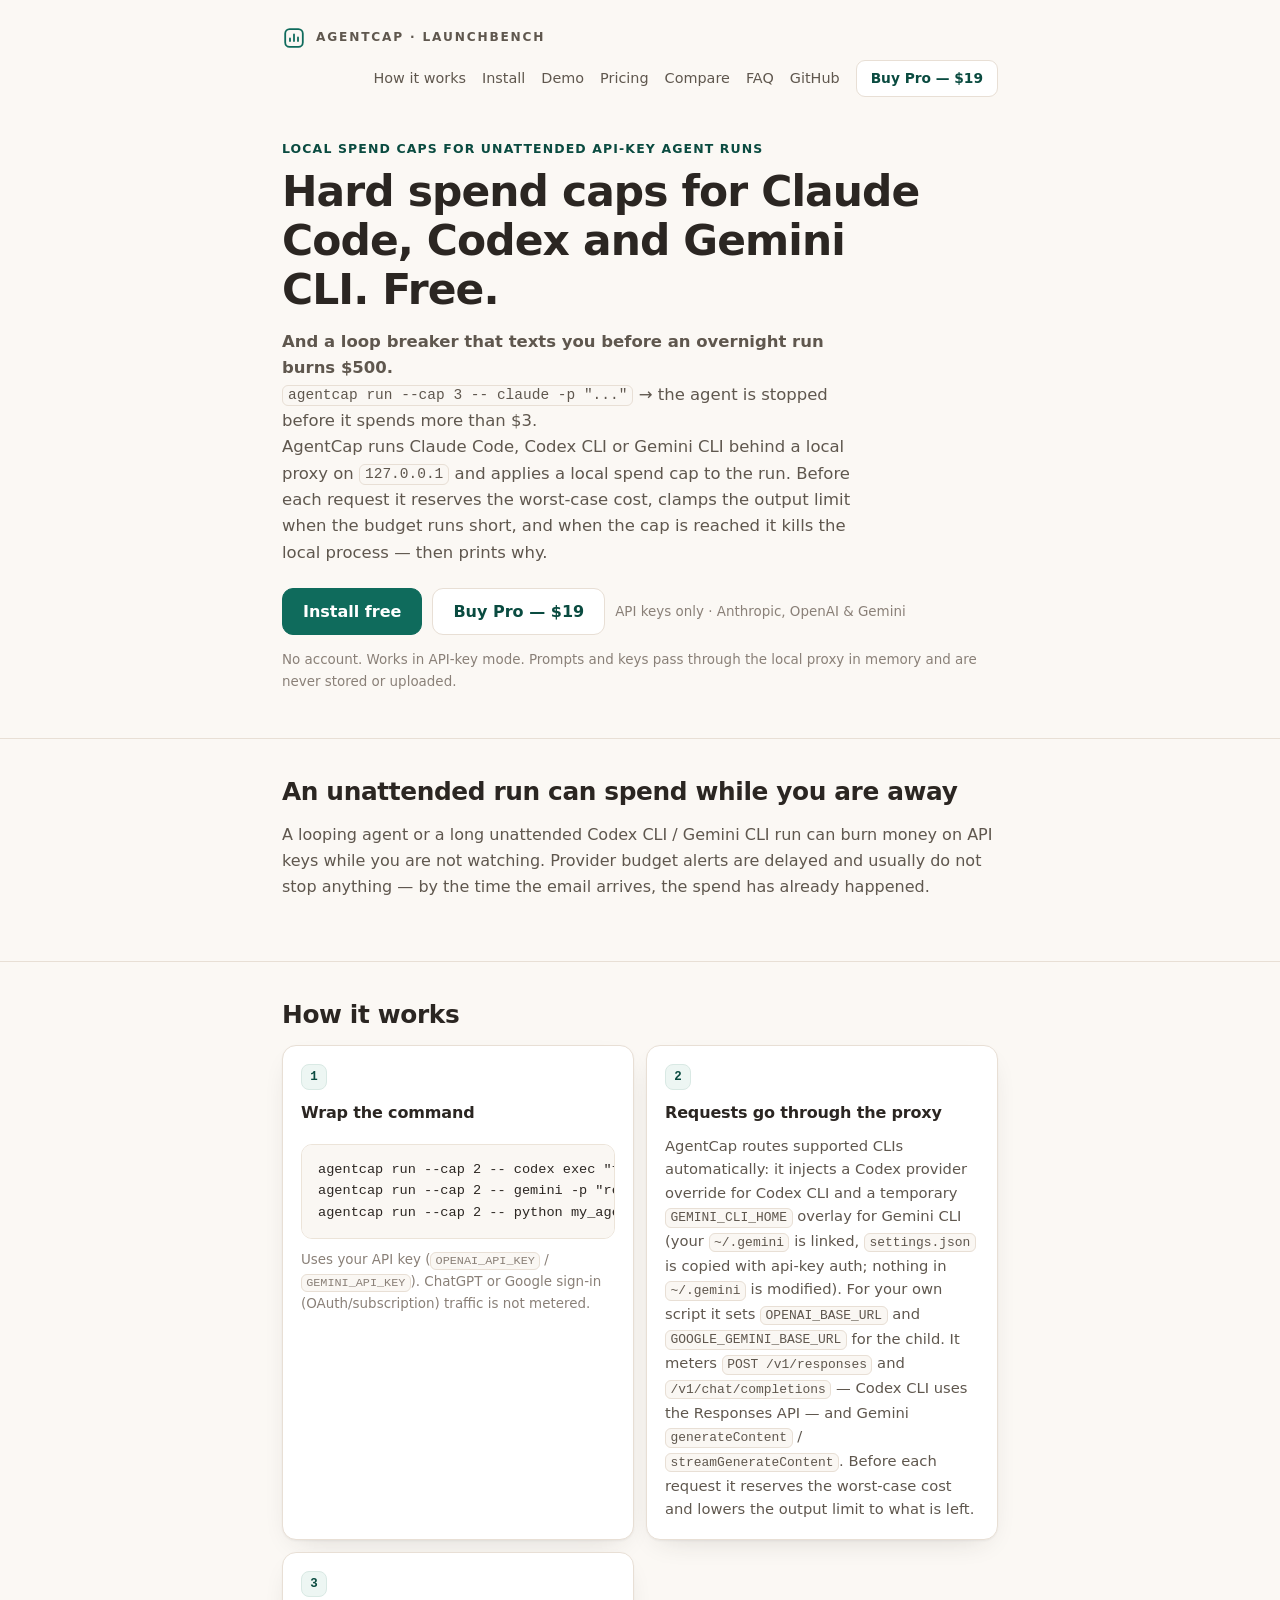
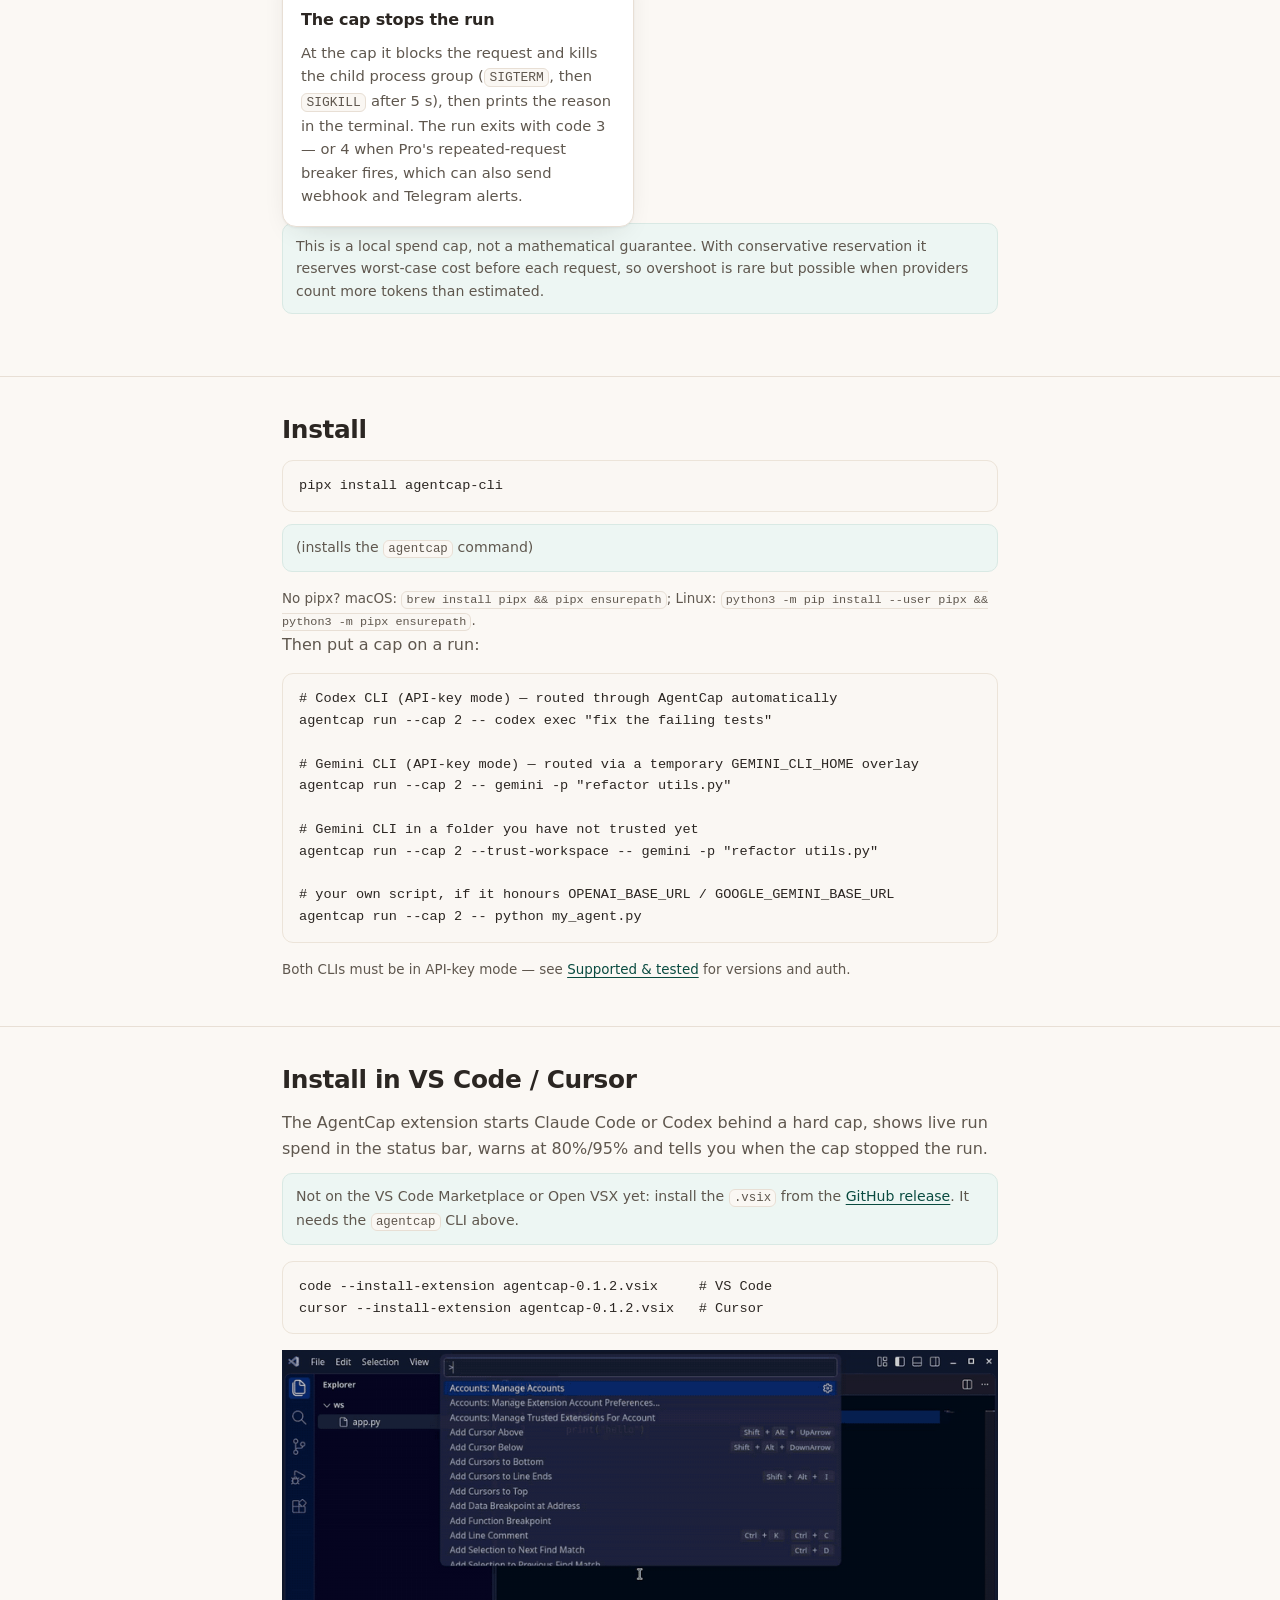
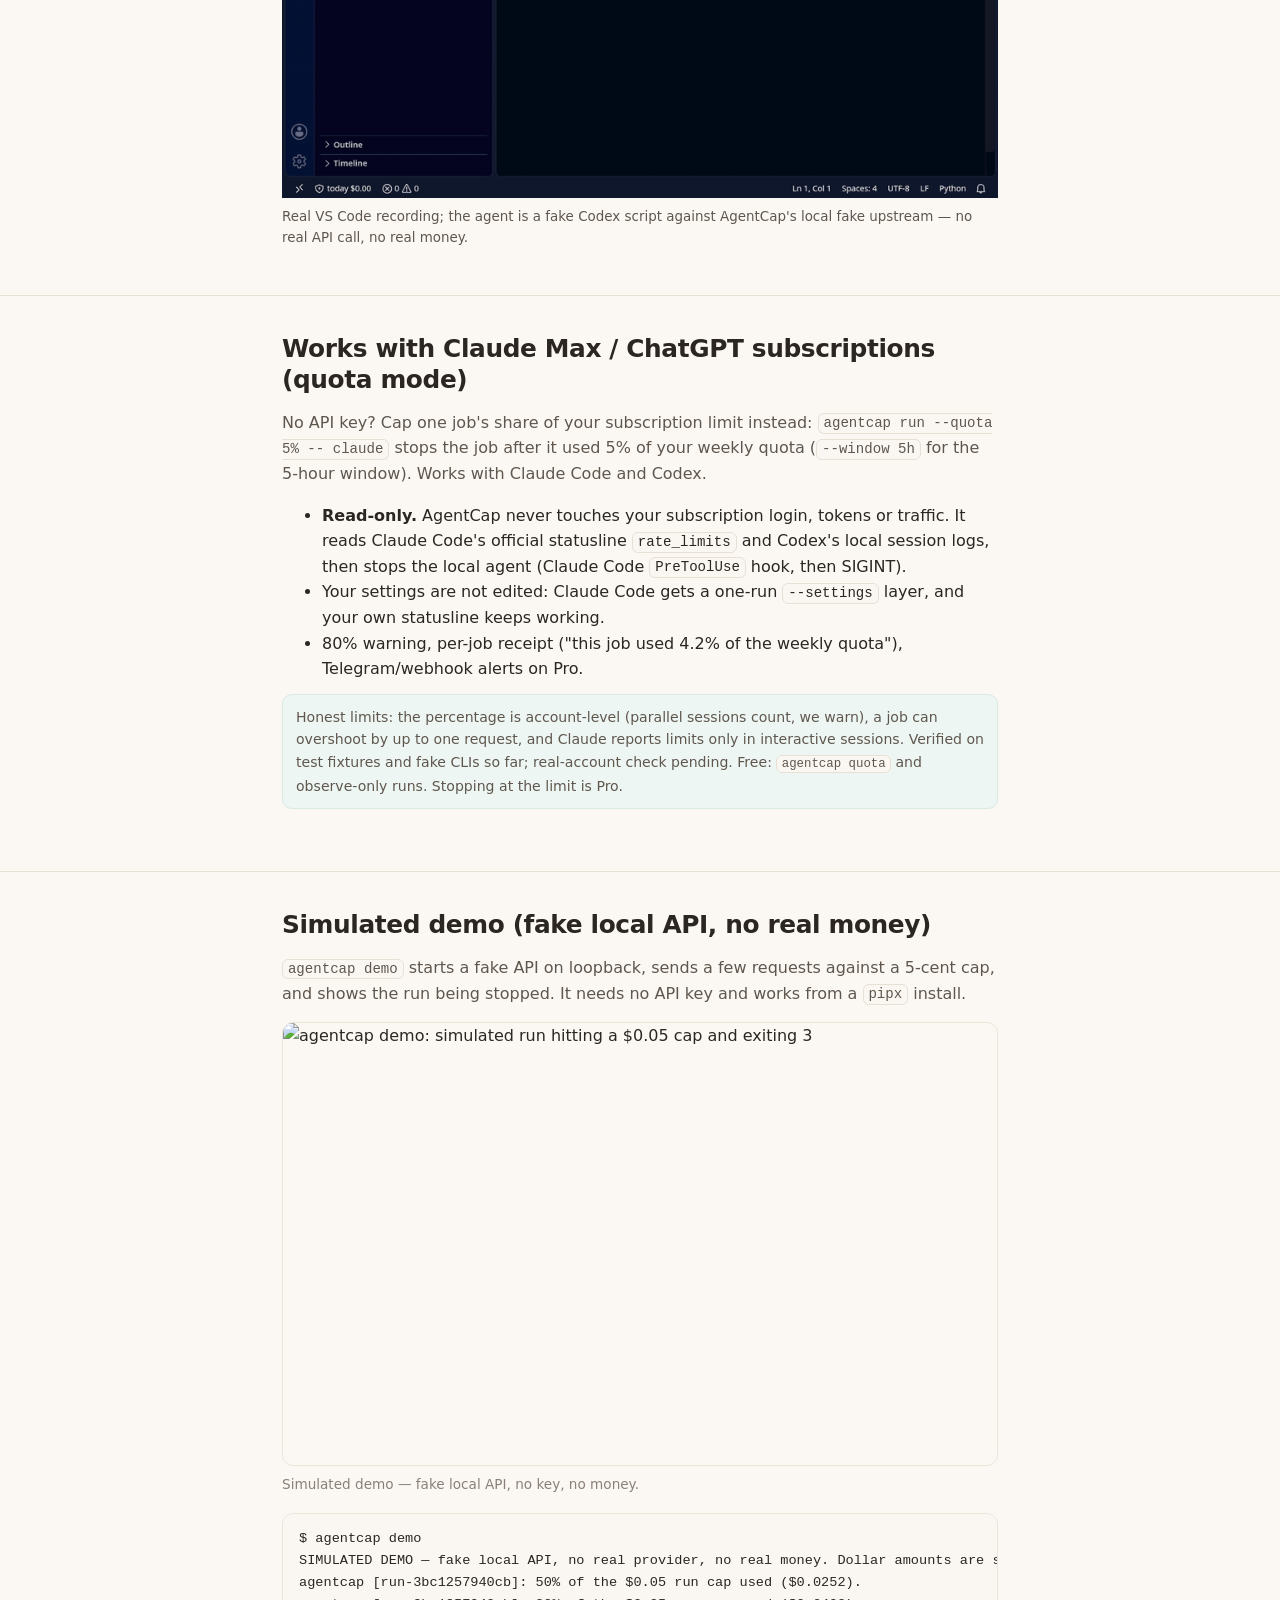
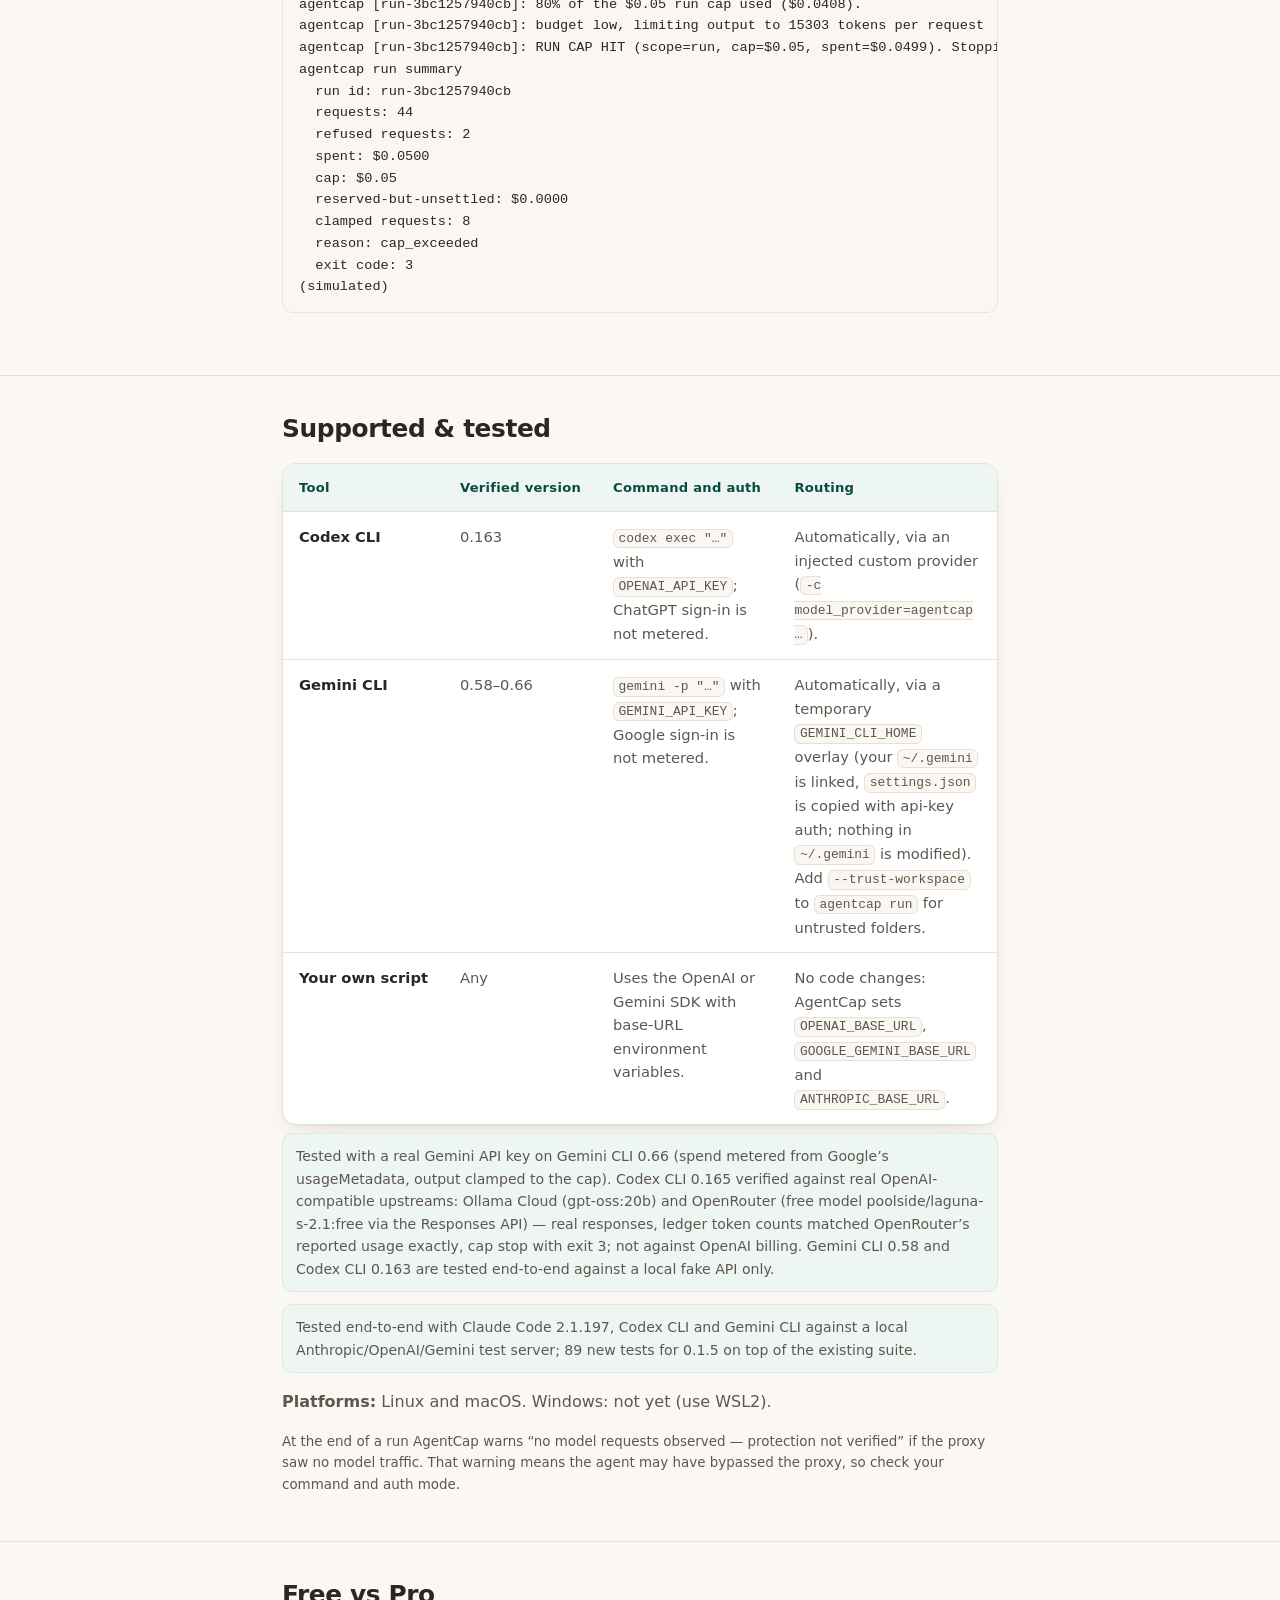
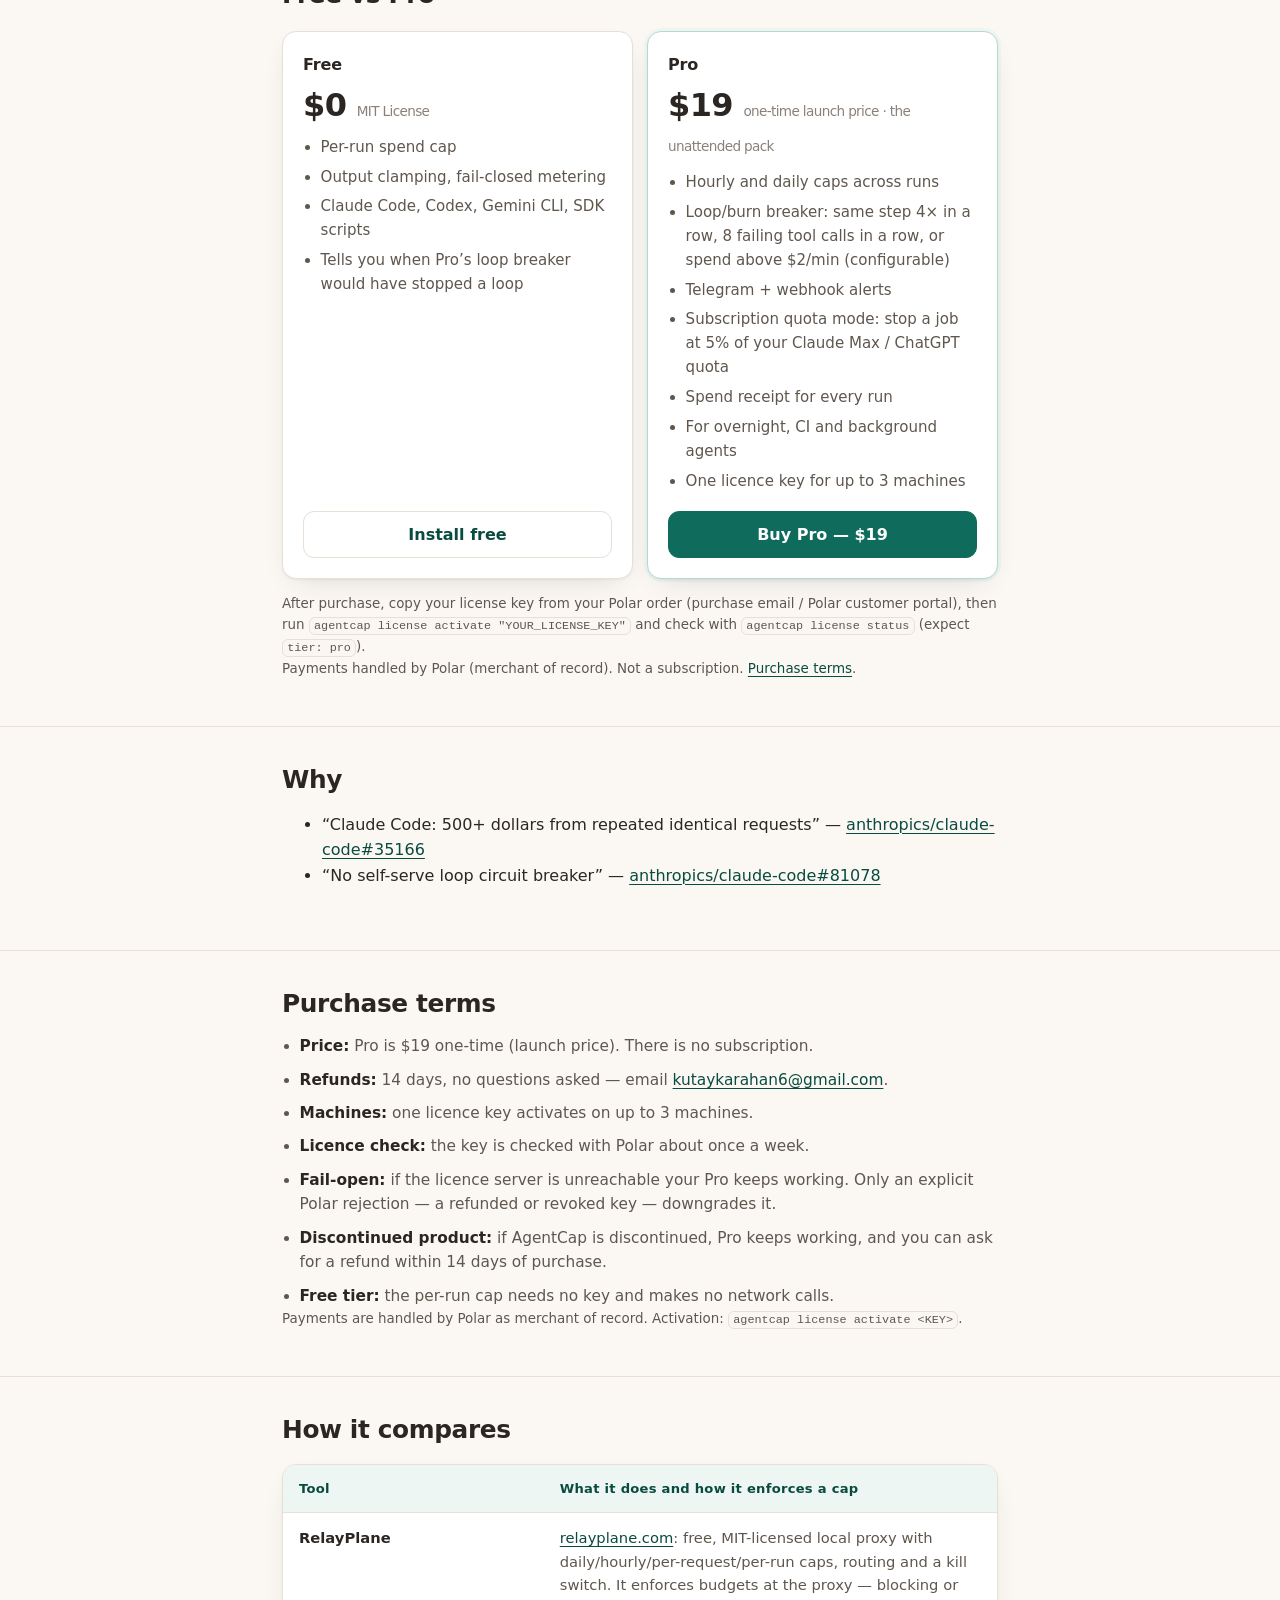
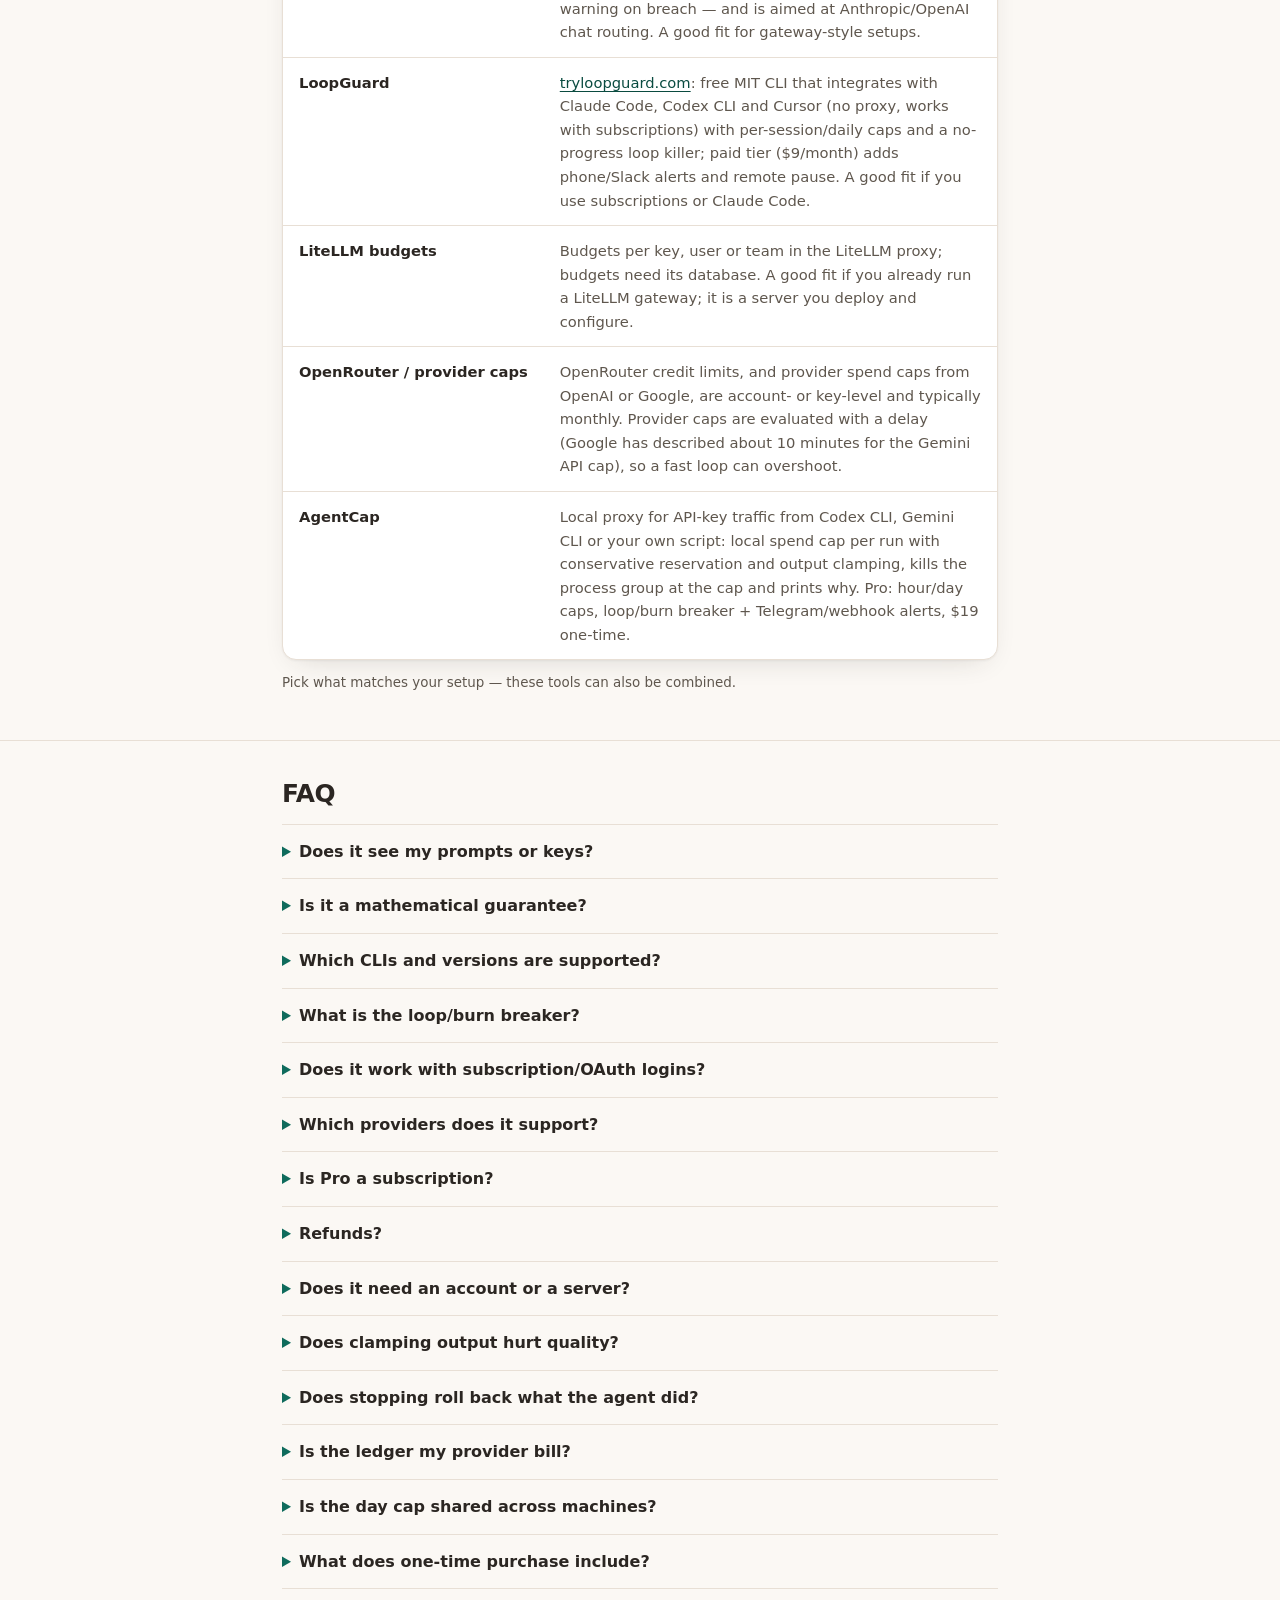
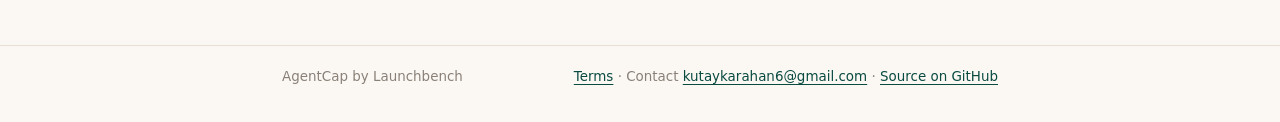
==== commit a05d6a54: "quota mode: cap a job's share of Claude Max/Pro or ChatGPT subscription quota (read-only statusline/" ====
--- a/landing/index.html
+++ b/landing/index.html
@@ -178,6 +178,22 @@
     </section>
     <!-- COPY:vscode END -->
 
+    <!-- COPY:quota START -->
+    <section class="section" id="quota" aria-labelledby="quota-title">
+      <div class="shell">
+        <h2 id="quota-title">Works with Claude Max / ChatGPT subscriptions (quota mode)</h2>
+        <p>No API key? Cap one job's share of your subscription limit instead: <code>agentcap run --quota 5% -- claude</code> stops the job after it used 5% of your weekly quota (<code>--window 5h</code> for the 5-hour window). Works with Claude Code and Codex.</p>
+        <ul>
+          <li><strong>Read-only.</strong> AgentCap never touches your subscription login, tokens or traffic. It reads Claude Code's official statusline <code>rate_limits</code> and Codex's local session logs, then stops the local agent (Claude Code <code>PreToolUse</code> hook, then SIGINT).</li>
+          <li>Your settings are not edited: Claude Code gets a one-run <code>--settings</code> layer, and your own statusline keeps working.</li>
+          <li>80% warning, per-job receipt ("this job used 4.2% of the weekly quota"), Telegram/webhook alerts on Pro.</li>
+        </ul>
+        <p class="note">Honest limits: the percentage is account-level (parallel sessions count, we warn), a job can overshoot by up to one request, and Claude reports limits only in interactive sessions. Verified on test fixtures and fake CLIs so far; real-account check pending. Free: <code>agentcap quota</code> and observe-only runs. Stopping at the limit is Pro.</p>
+      </div>
+    </section>
+    <!-- COPY:quota END -->
+
+
 
     <!-- COPY:demo START -->
     <section class="section" id="demo" aria-labelledby="demo-title">
@@ -294,6 +310,7 @@
               <li>Hourly and daily caps across runs</li>
               <li>Loop/burn breaker: same step 4&times; in a row, 8 failing tool calls in a row, or spend above $2/min (configurable)</li>
               <li>Telegram + webhook alerts</li>
+              <li>Subscription quota mode: stop a job at 5% of your Claude Max / ChatGPT quota</li>
               <li>Spend receipt for every run</li>
               <li>For overnight, CI and background agents</li>
               <li>One licence key for up to 3 machines</li>
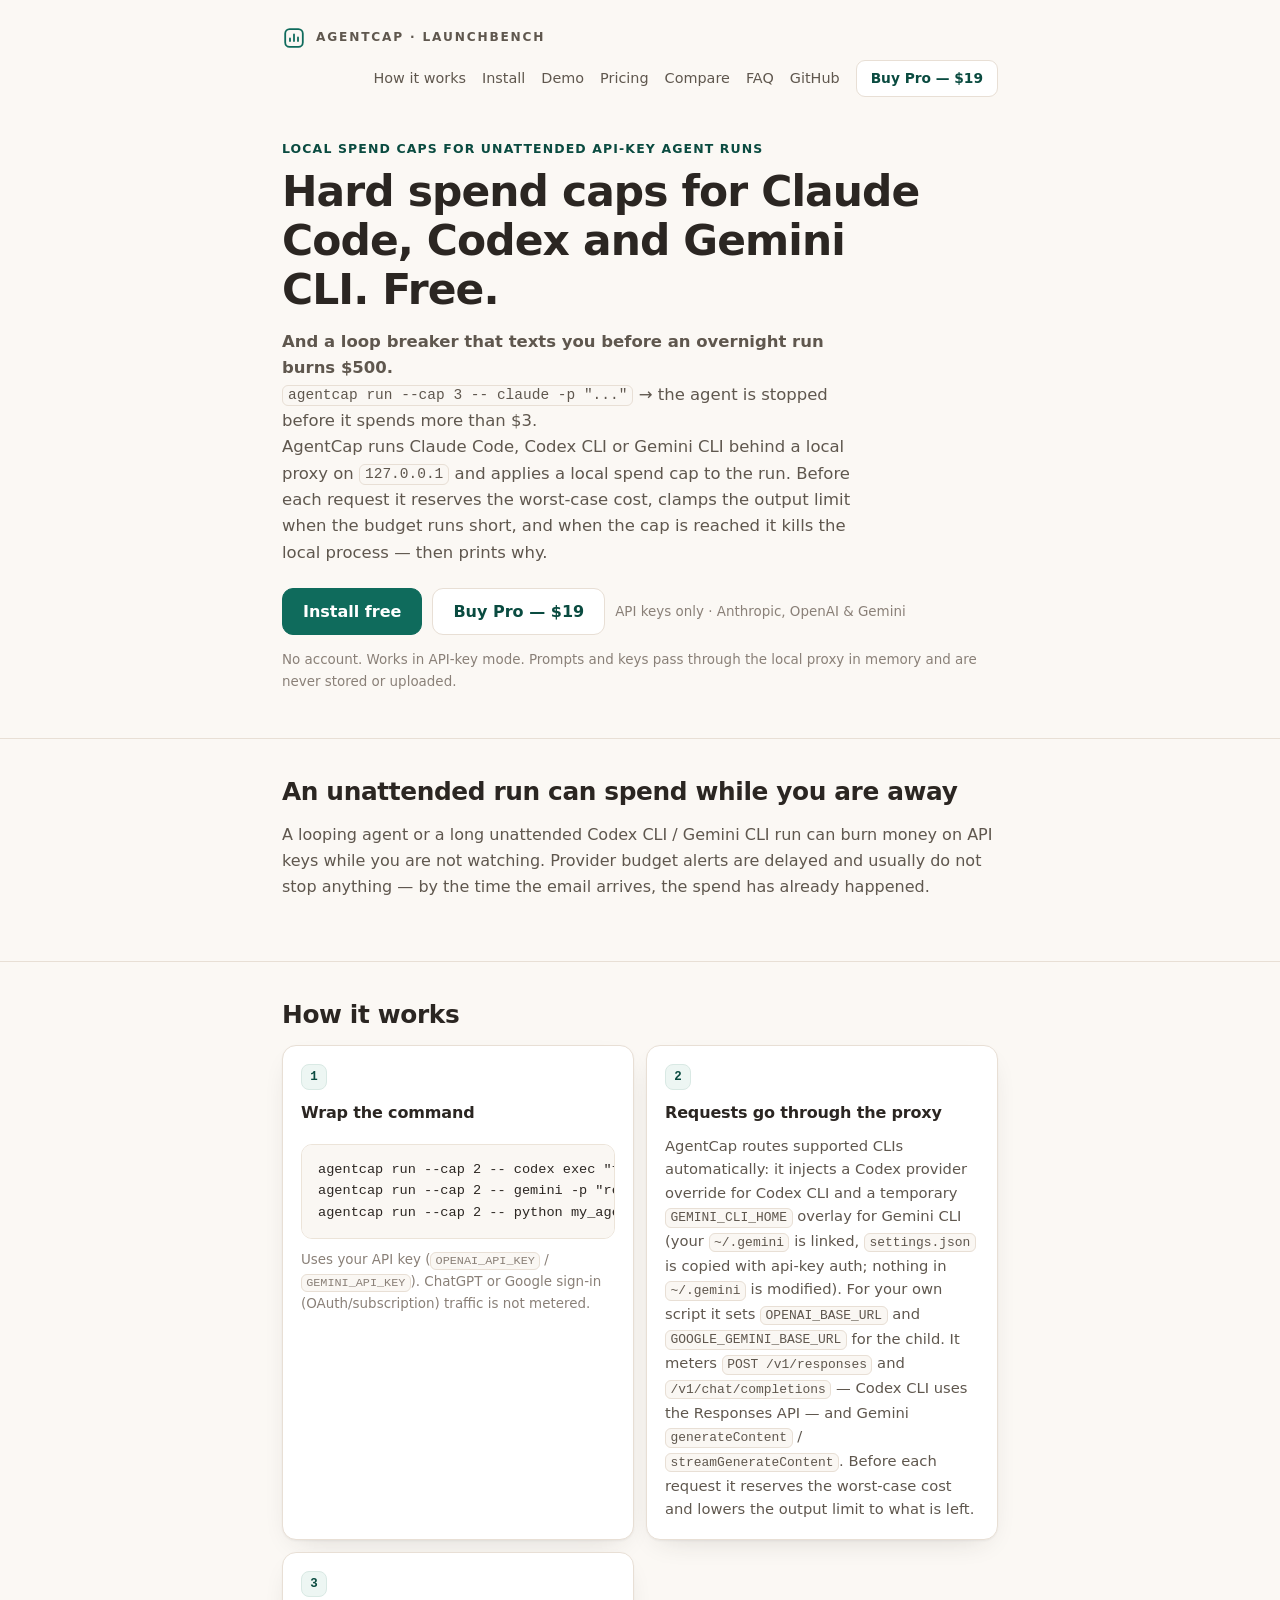
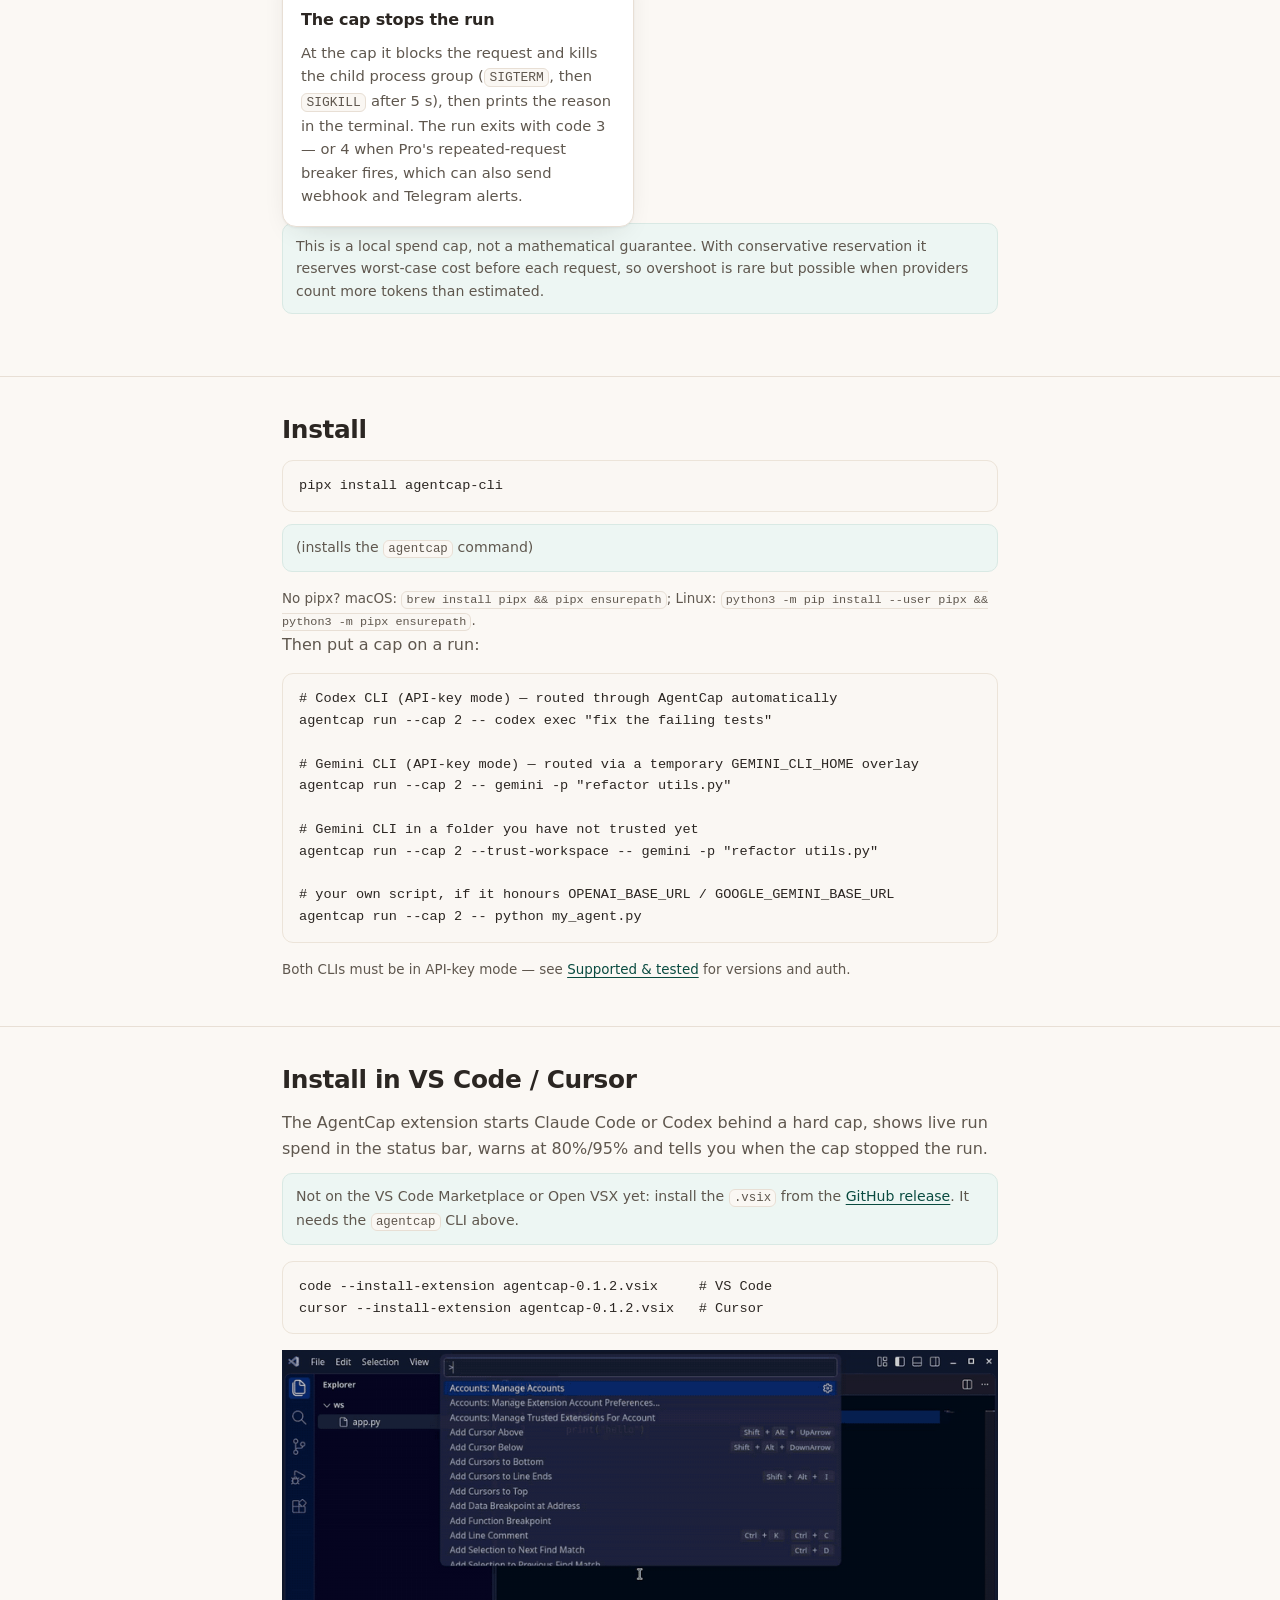
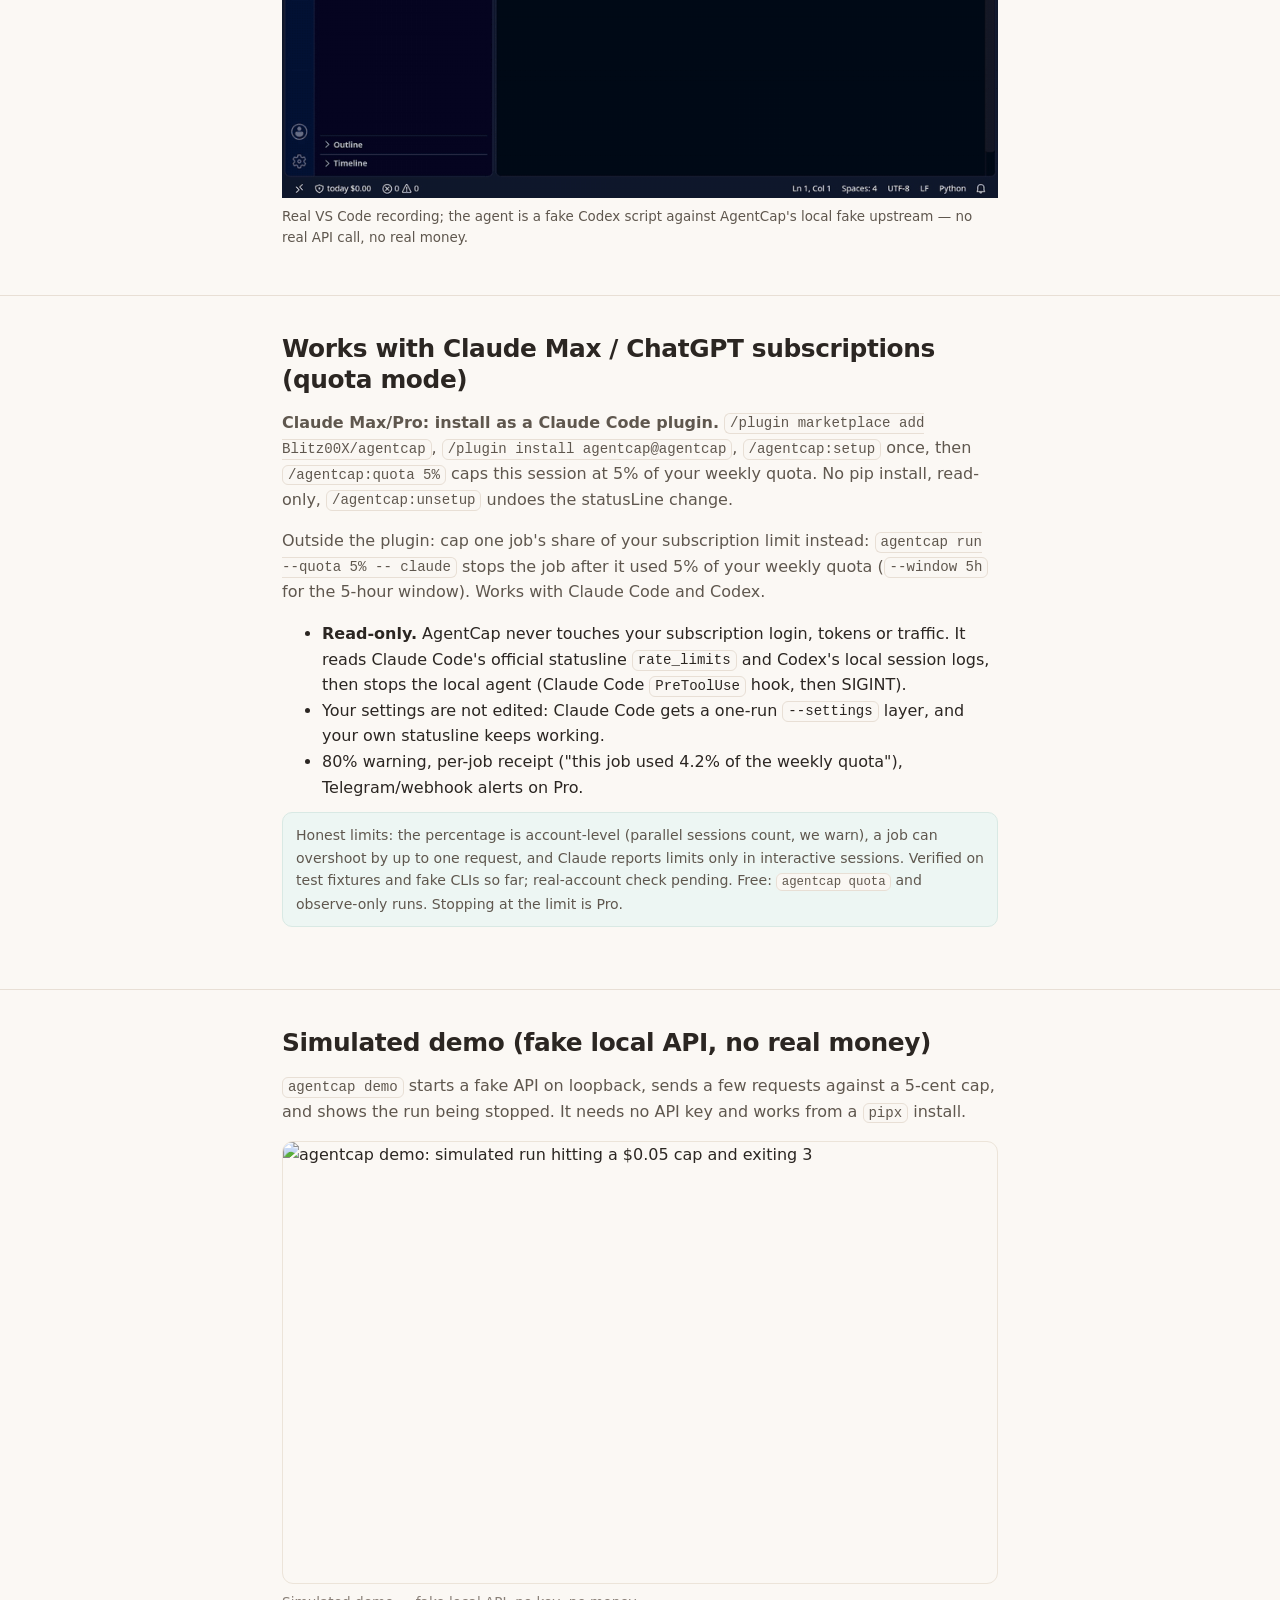
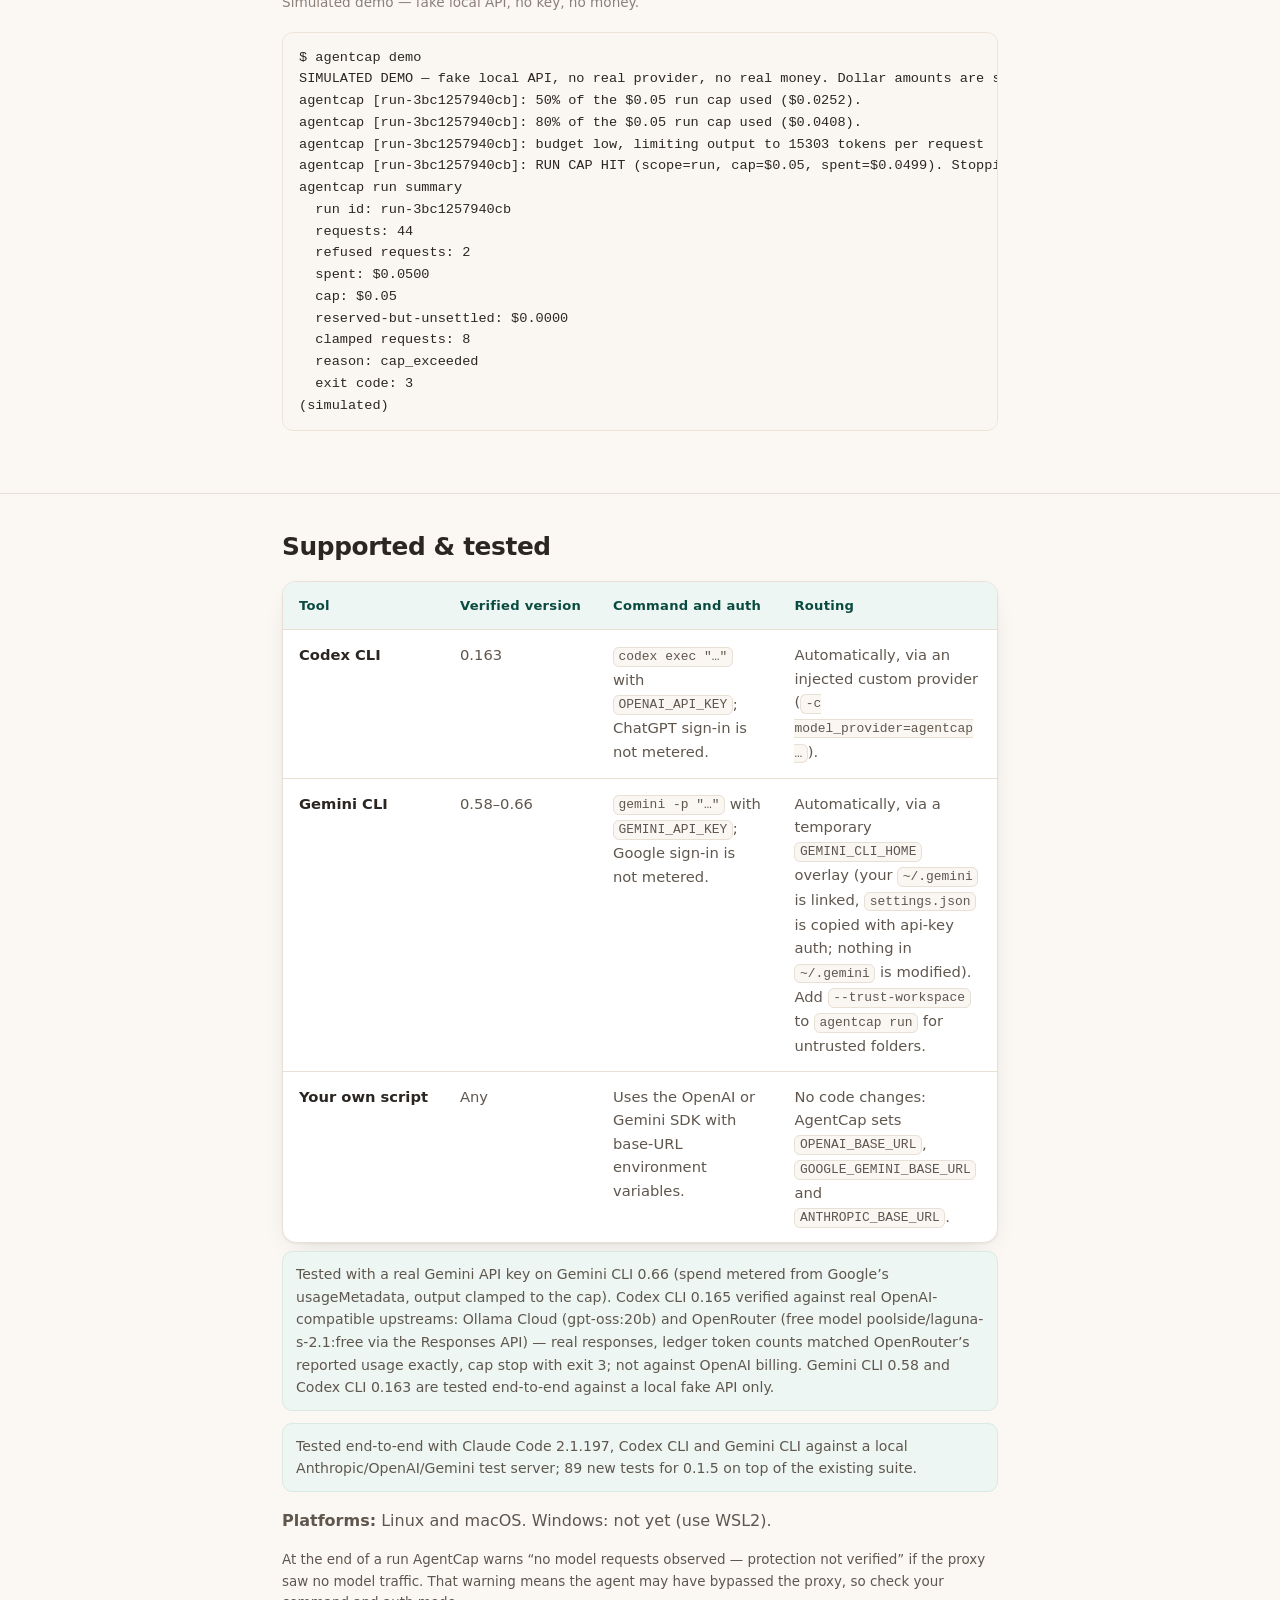
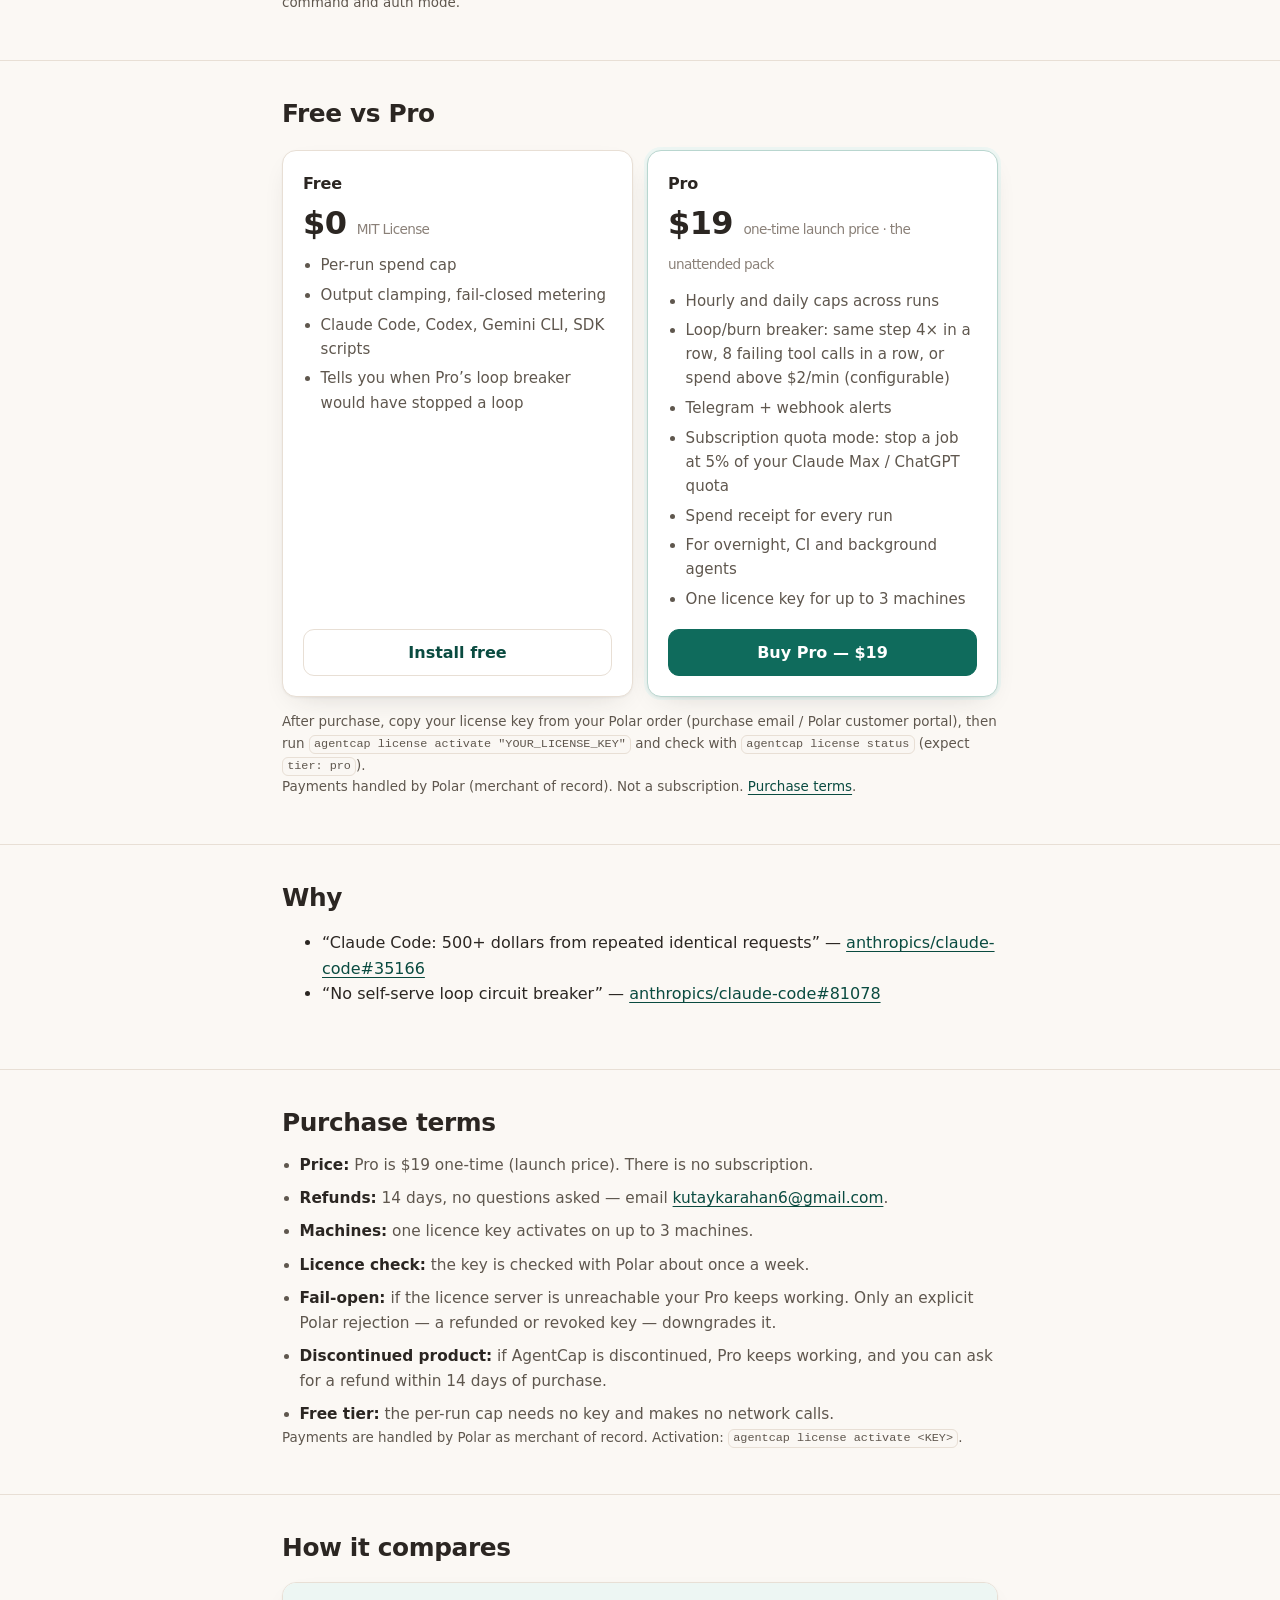
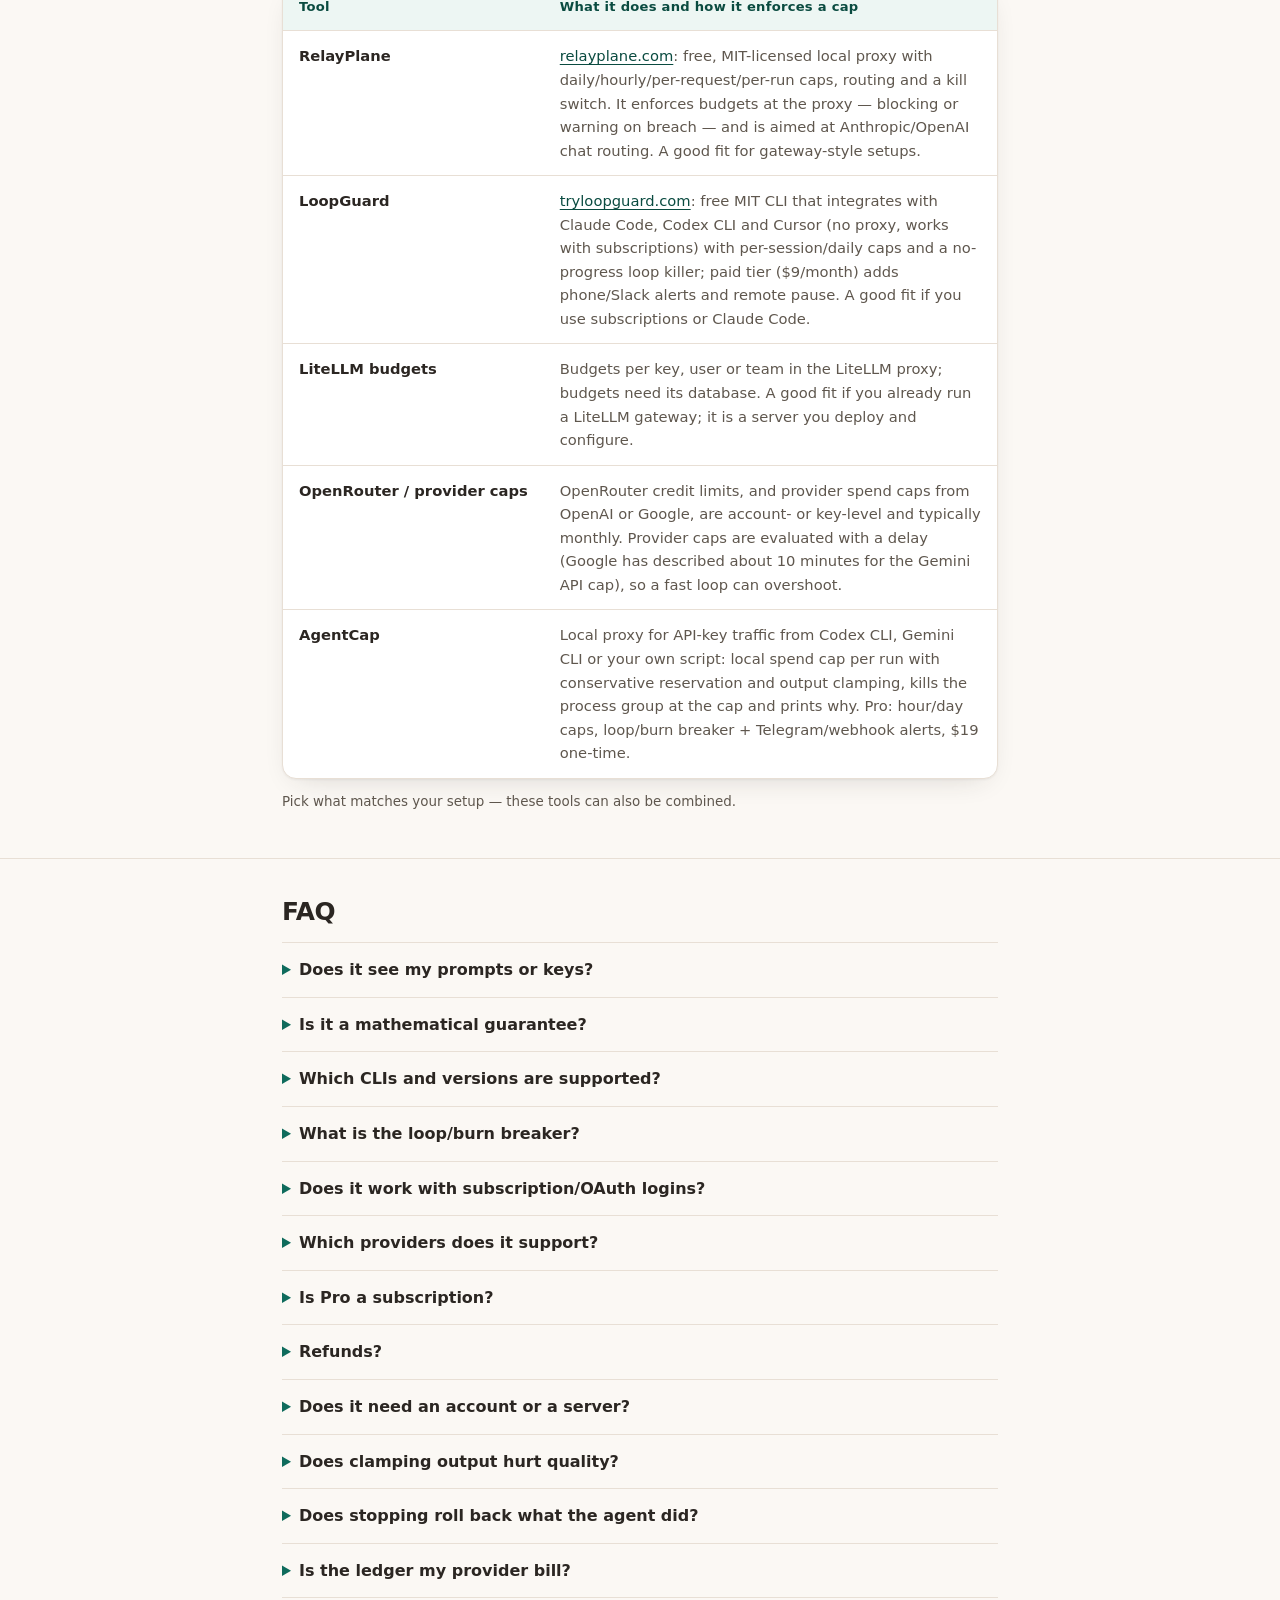
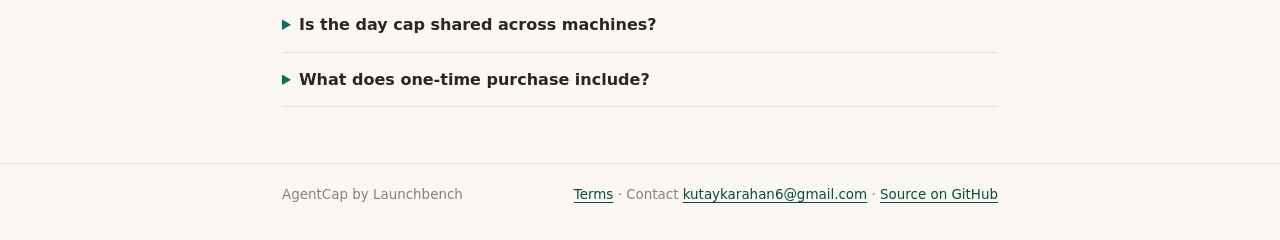
==== commit 7064d376: "Claude Code plugin: /agentcap:quota per-session subscription caps (marketplace at repo root, stdlib " ====
--- a/landing/index.html
+++ b/landing/index.html
@@ -182,7 +182,8 @@
     <section class="section" id="quota" aria-labelledby="quota-title">
       <div class="shell">
         <h2 id="quota-title">Works with Claude Max / ChatGPT subscriptions (quota mode)</h2>
-        <p>No API key? Cap one job's share of your subscription limit instead: <code>agentcap run --quota 5% -- claude</code> stops the job after it used 5% of your weekly quota (<code>--window 5h</code> for the 5-hour window). Works with Claude Code and Codex.</p>
+        <p><strong>Claude Max/Pro: install as a Claude Code plugin.</strong> <code>/plugin marketplace add Blitz00X/agentcap</code>, <code>/plugin install agentcap@agentcap</code>, <code>/agentcap:setup</code> once, then <code>/agentcap:quota 5%</code> caps this session at 5% of your weekly quota. No pip install, read-only, <code>/agentcap:unsetup</code> undoes the statusLine change.</p>
+        <p>Outside the plugin: cap one job's share of your subscription limit instead: <code>agentcap run --quota 5% -- claude</code> stops the job after it used 5% of your weekly quota (<code>--window 5h</code> for the 5-hour window). Works with Claude Code and Codex.</p>
         <ul>
           <li><strong>Read-only.</strong> AgentCap never touches your subscription login, tokens or traffic. It reads Claude Code's official statusline <code>rate_limits</code> and Codex's local session logs, then stops the local agent (Claude Code <code>PreToolUse</code> hook, then SIGINT).</li>
           <li>Your settings are not edited: Claude Code gets a one-run <code>--settings</code> layer, and your own statusline keeps working.</li>
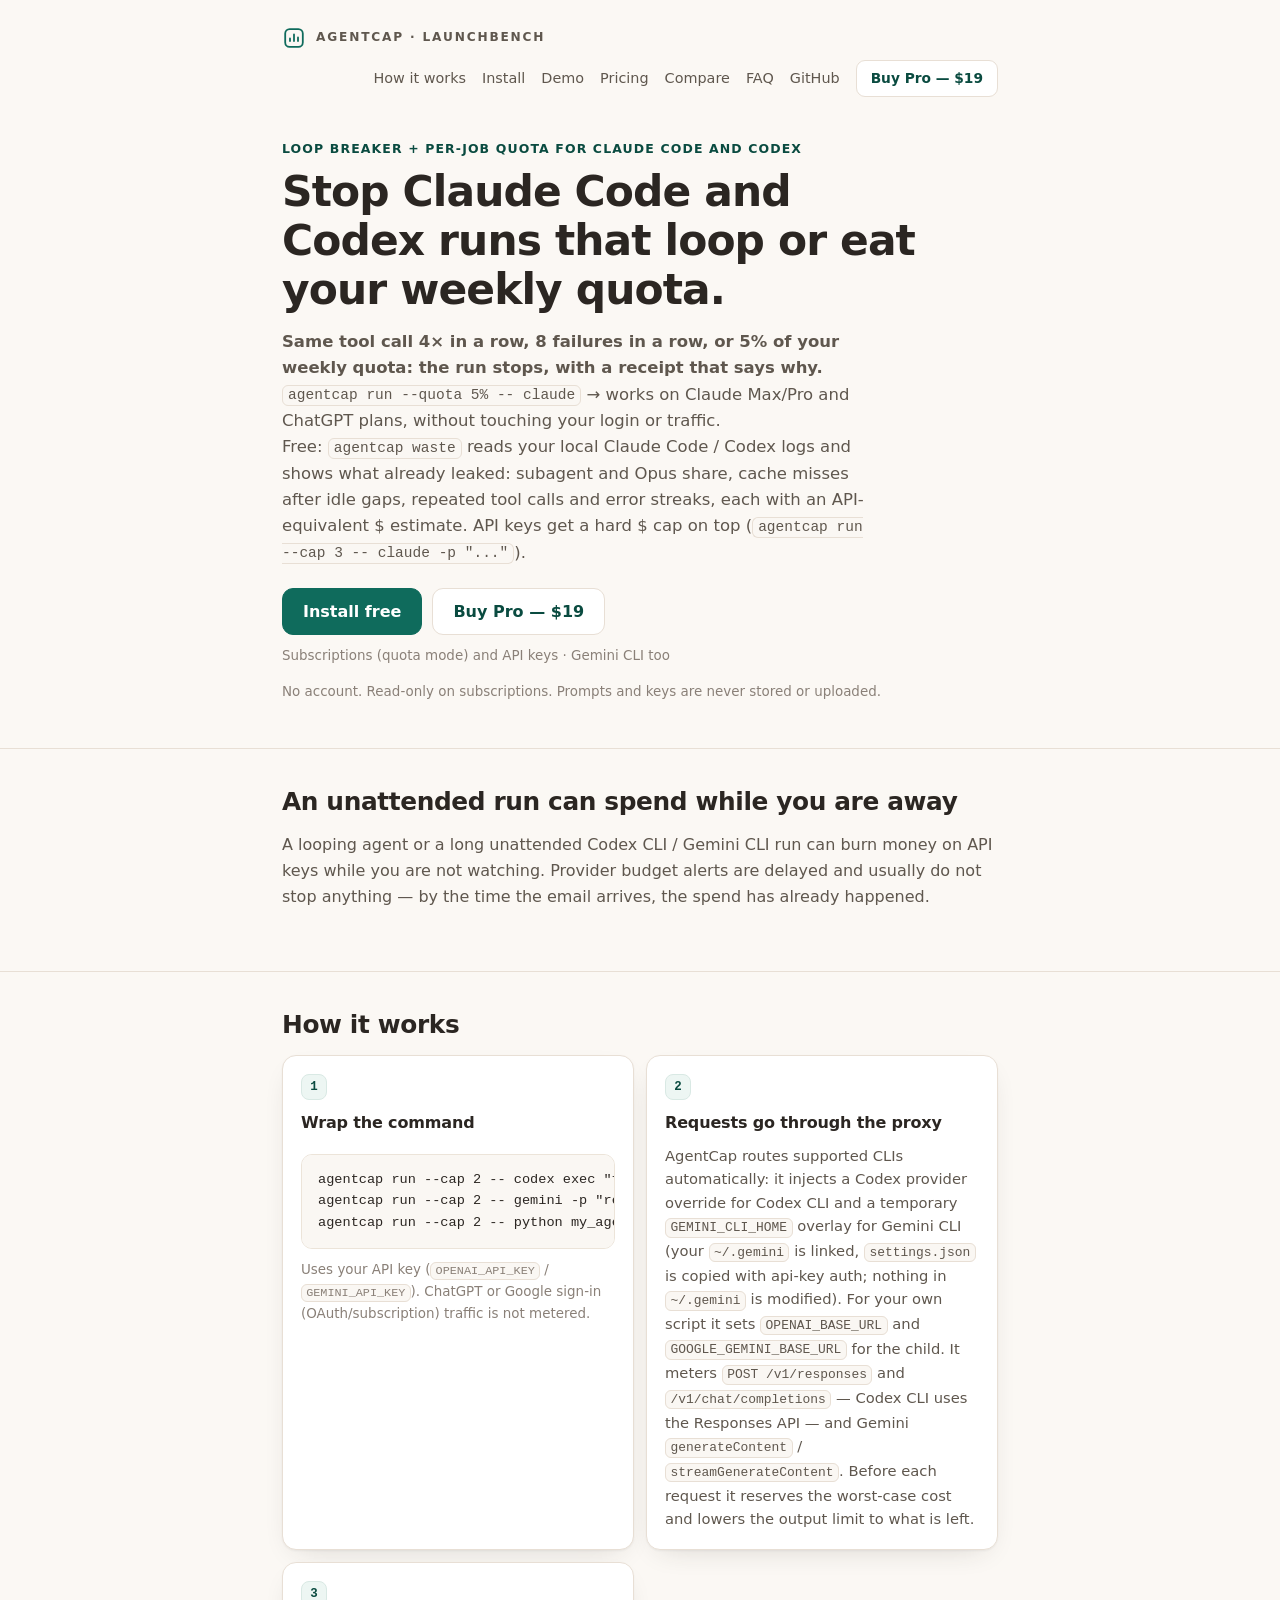
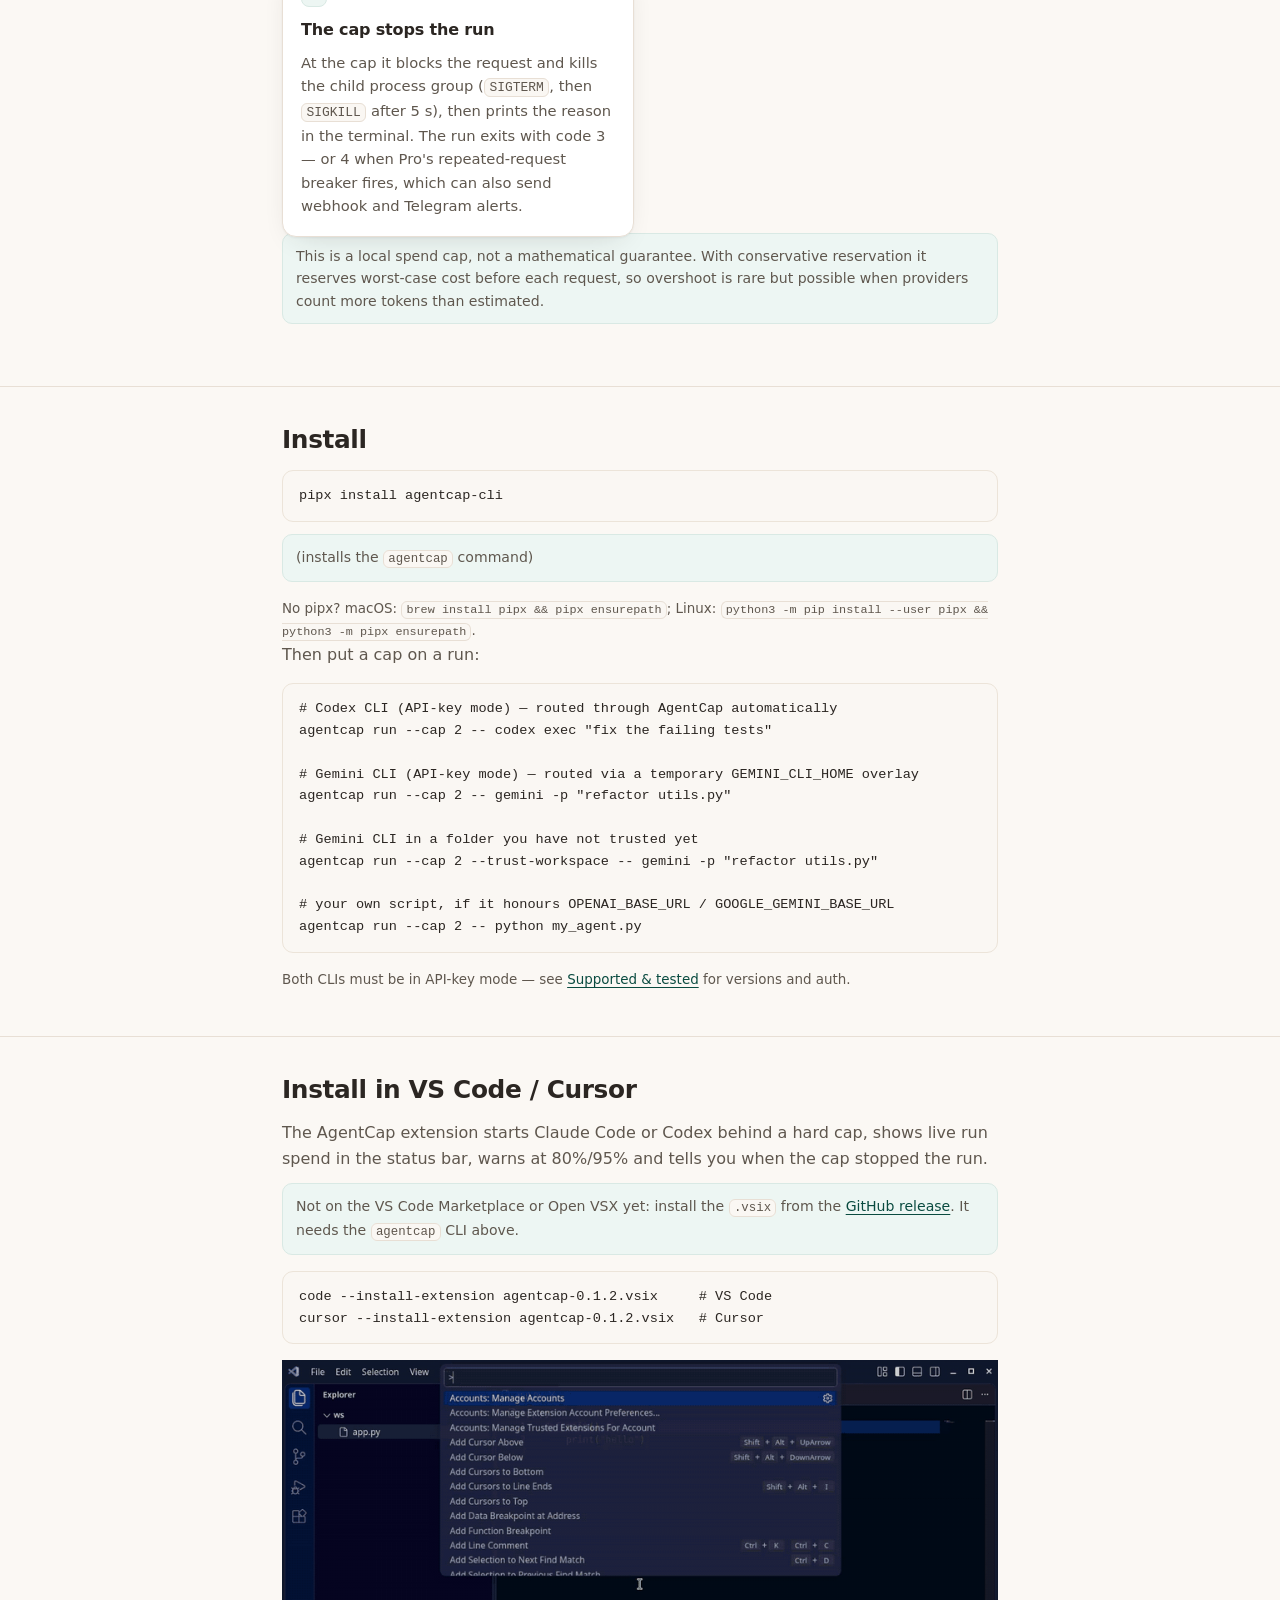
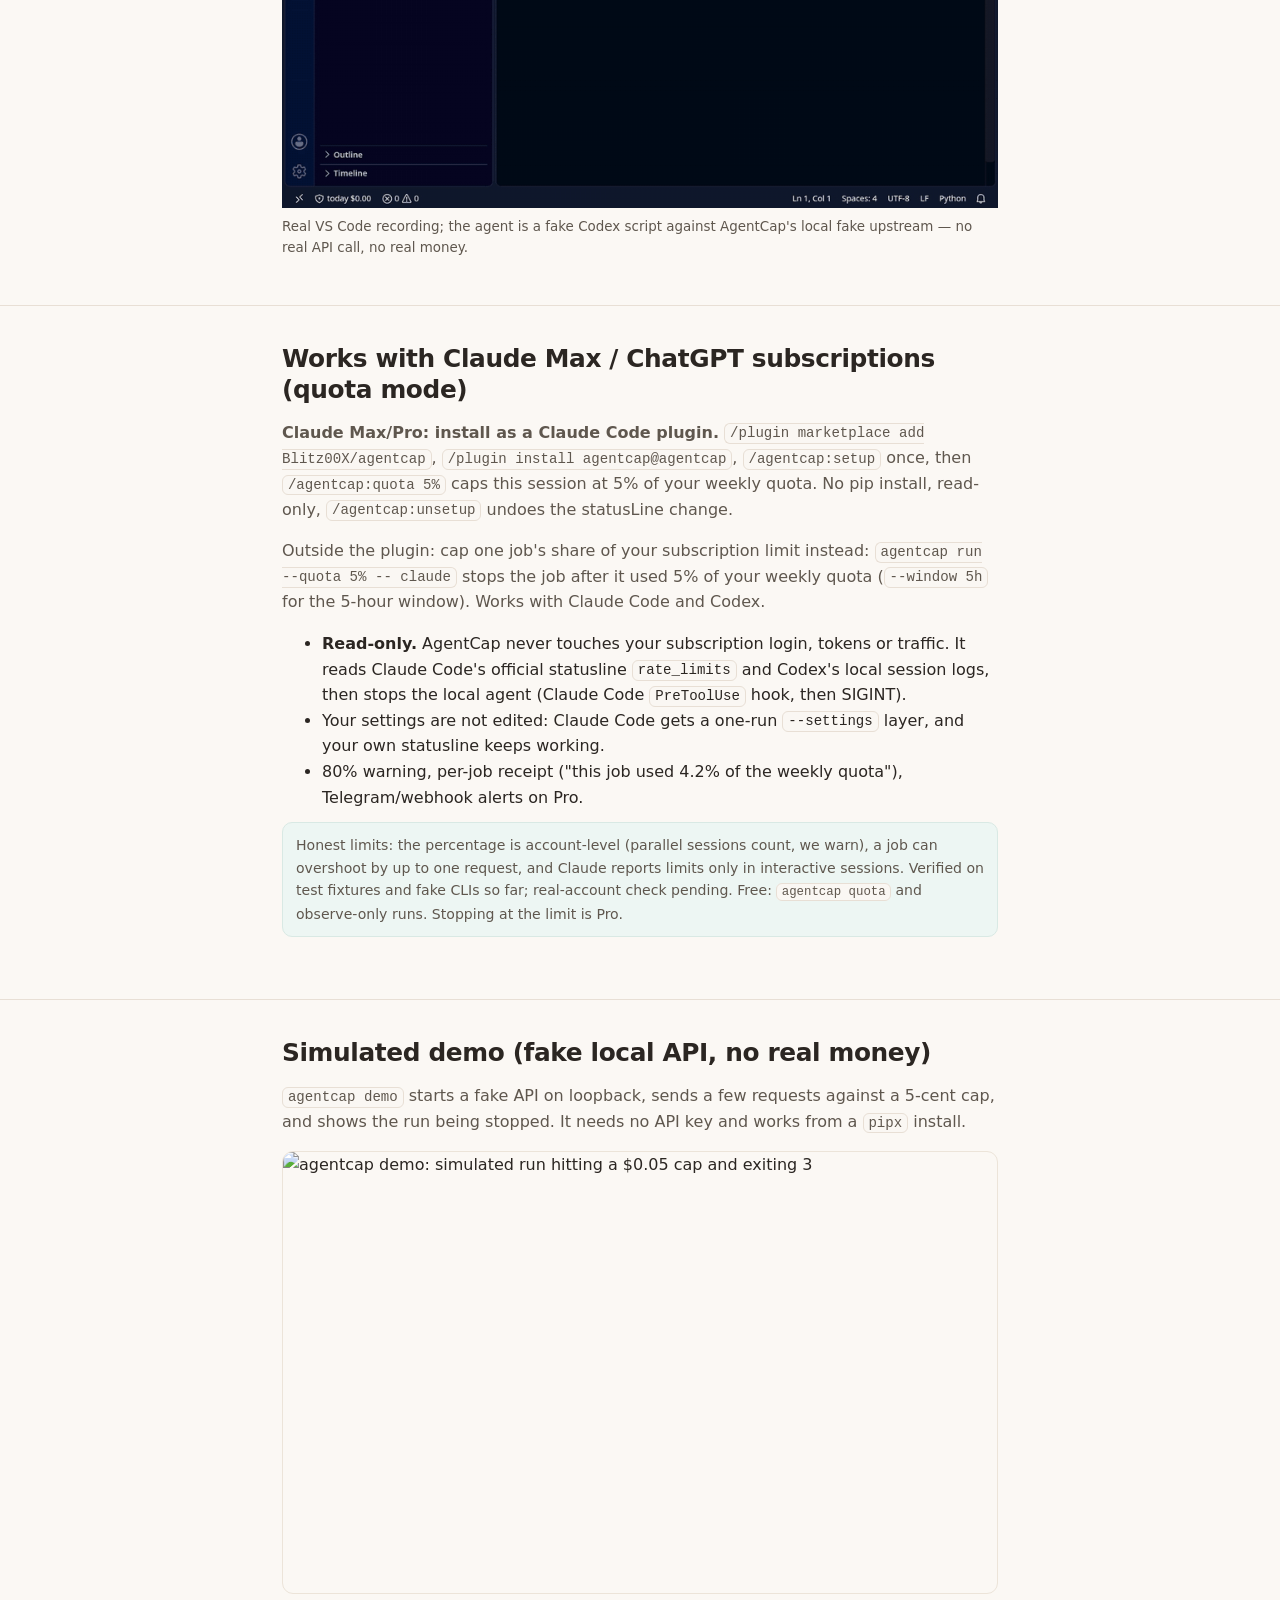
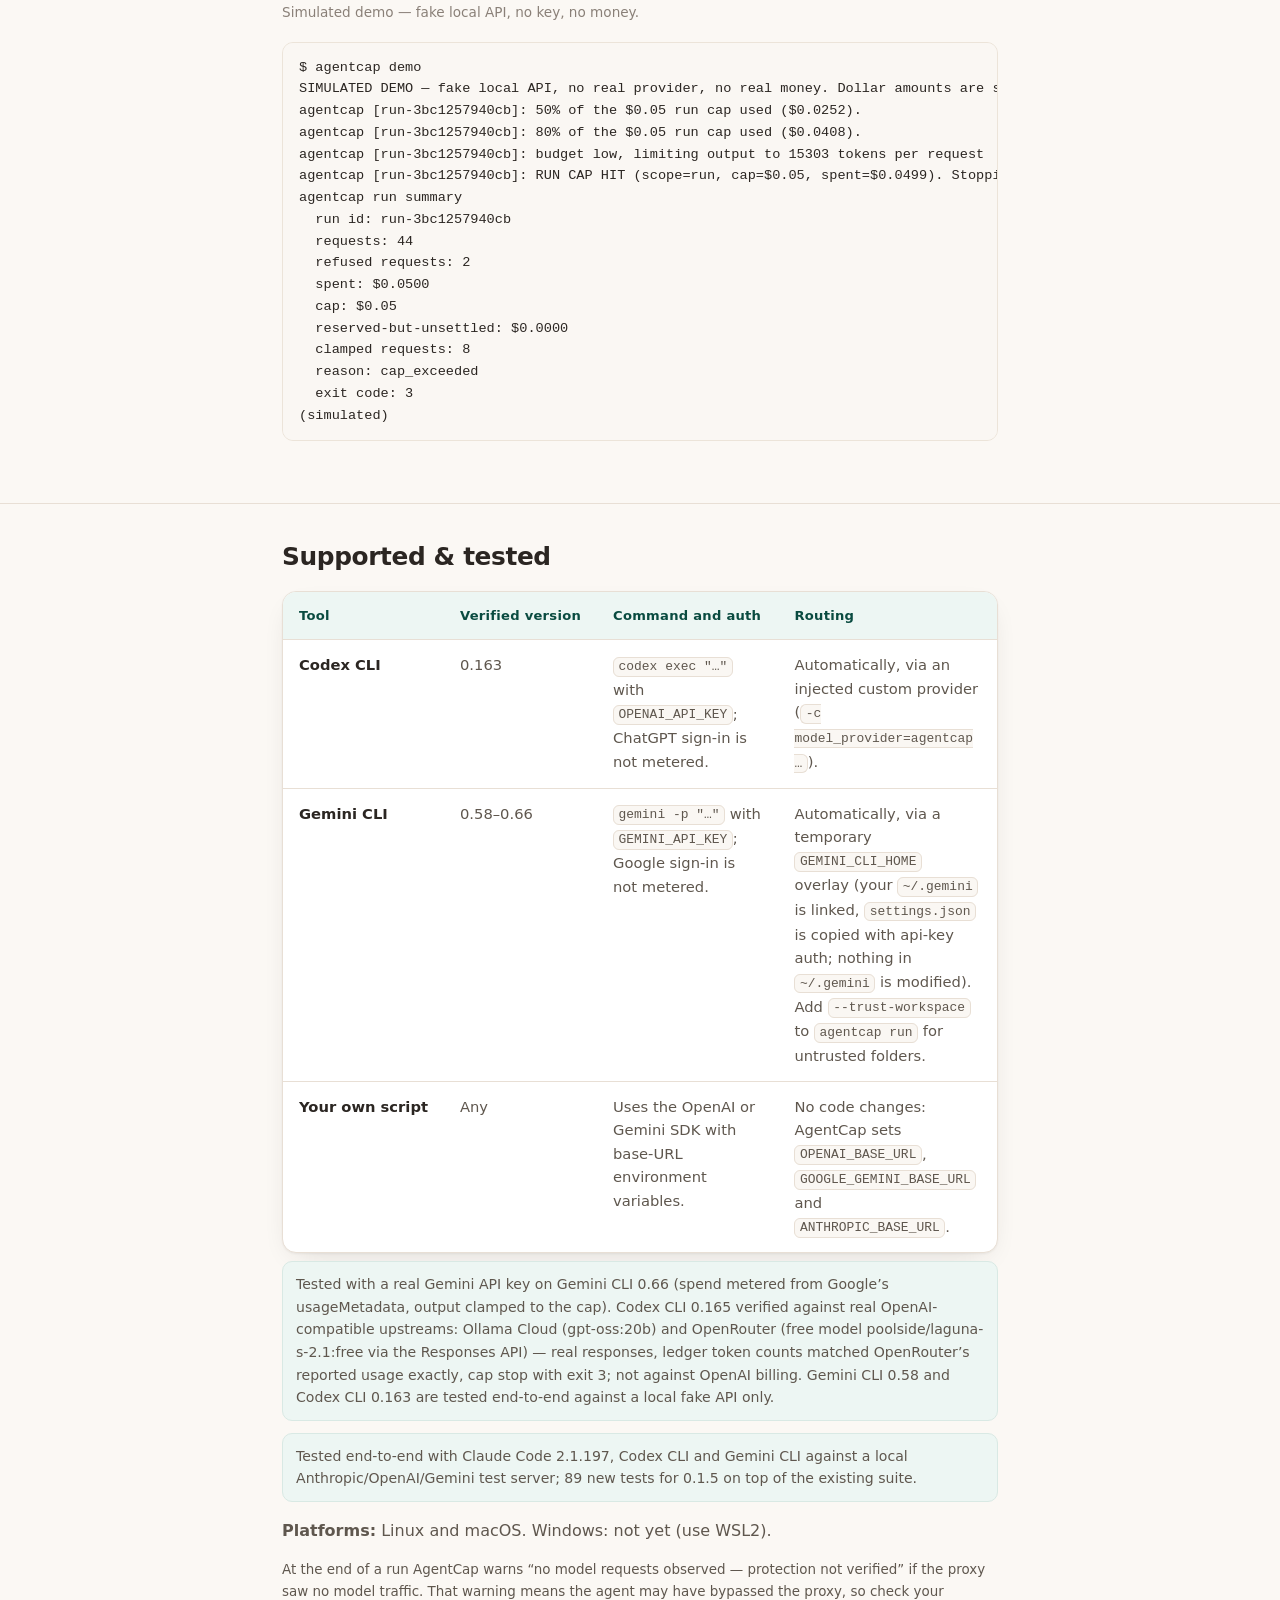
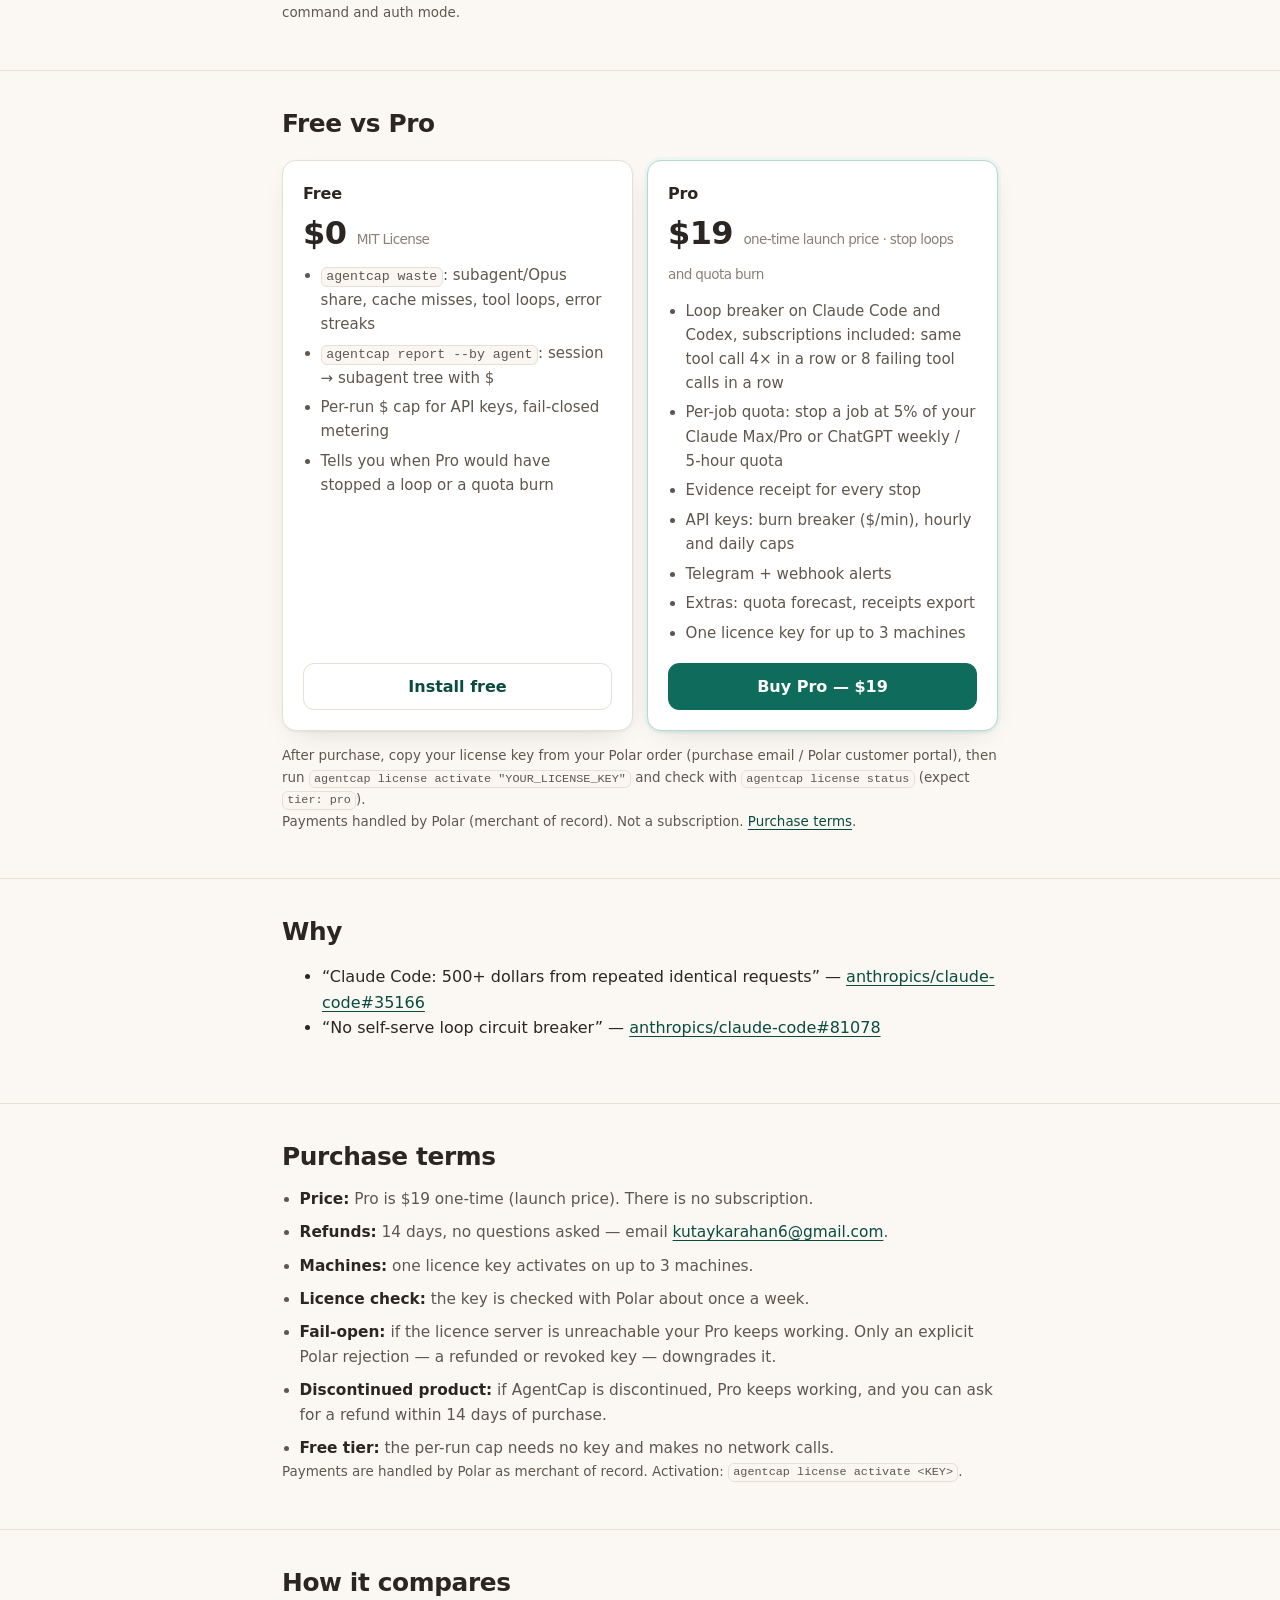
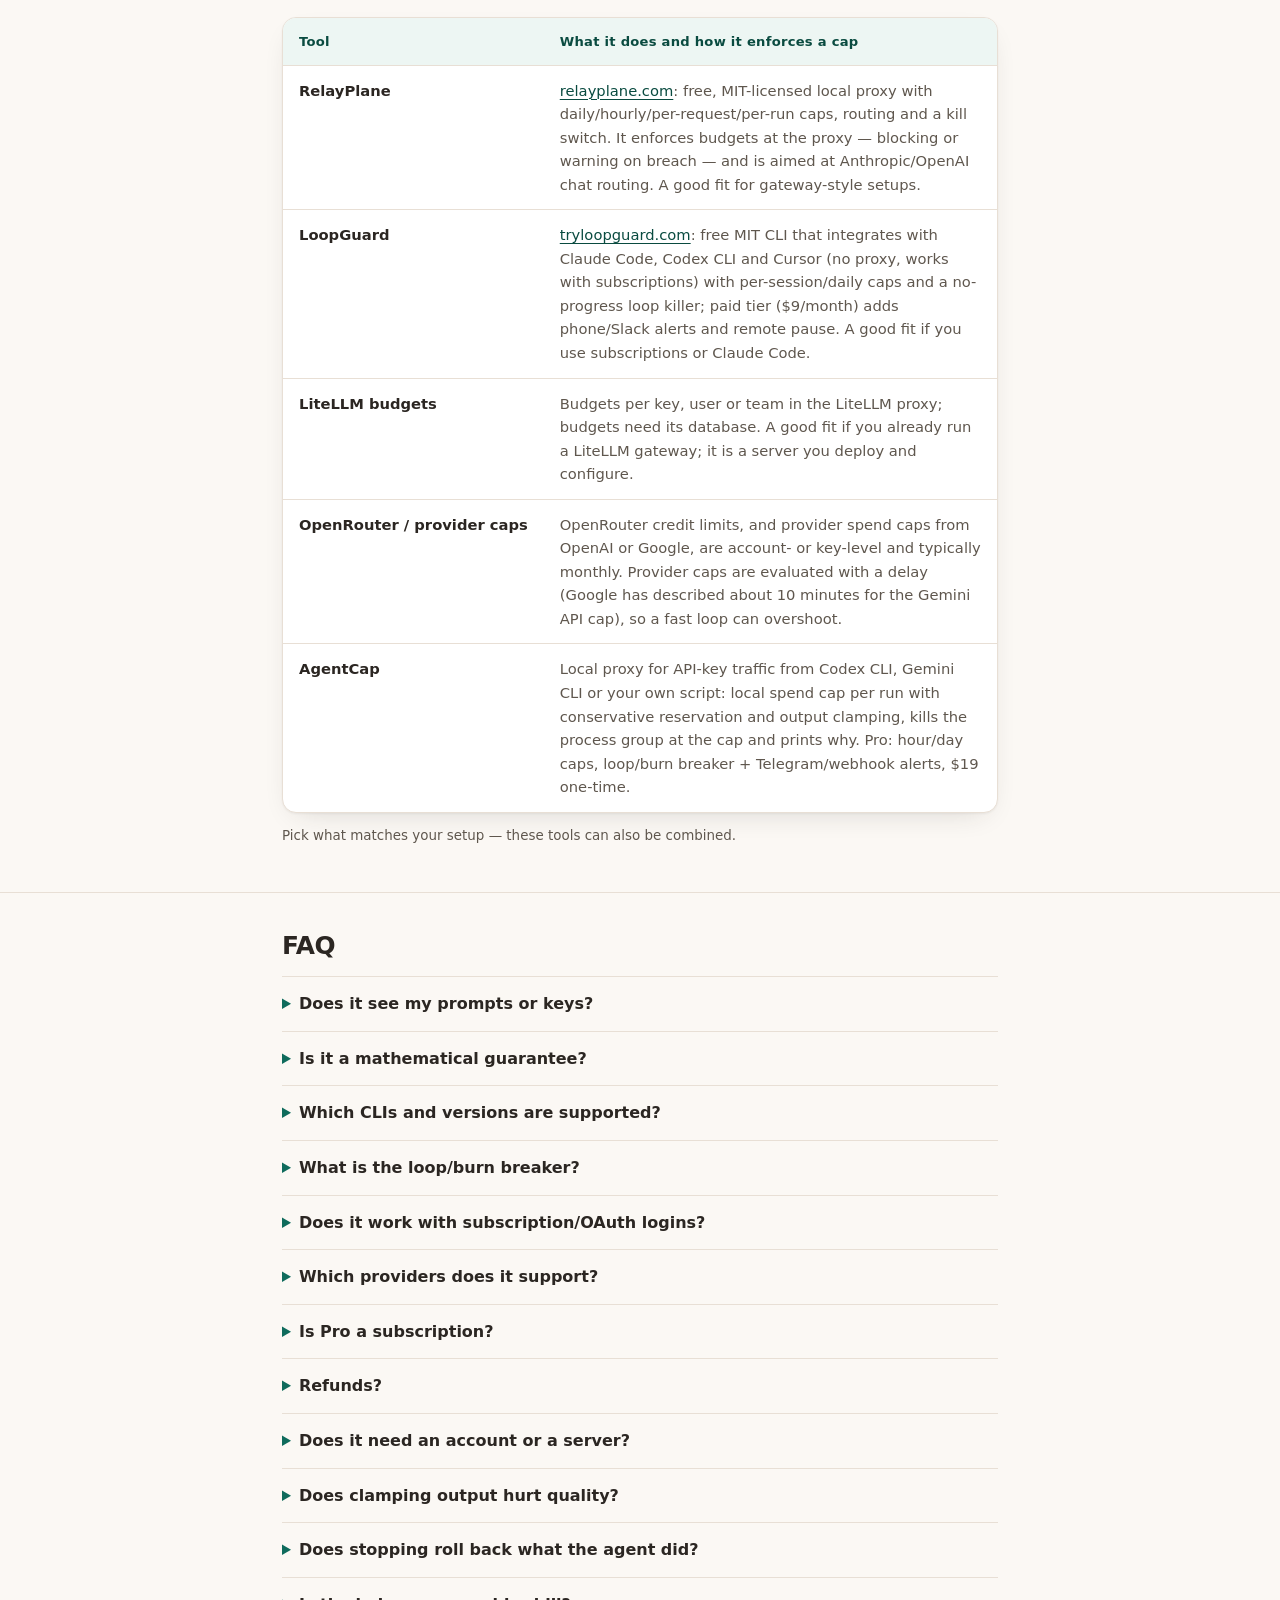
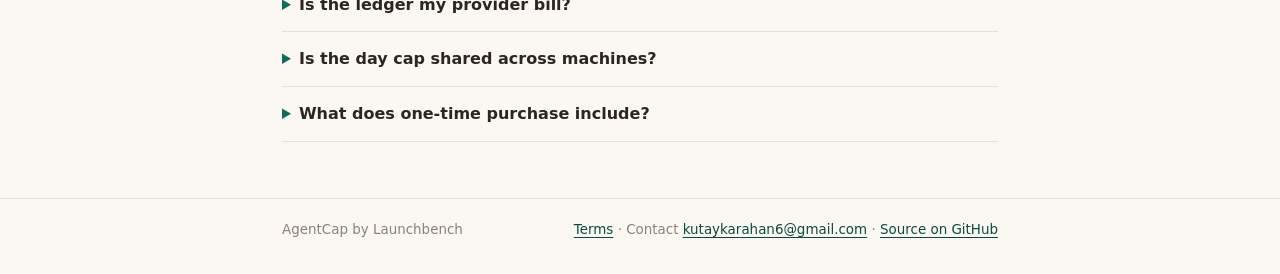
==== commit dee0ccf7: "Reposition: stop Claude Code and Codex runs that loop or eat your weekly quota; waste + agent tree i" ====
--- a/landing/index.html
+++ b/landing/index.html
@@ -4,10 +4,10 @@
   <meta charset="utf-8">
   <meta name="viewport" content="width=device-width, initial-scale=1">
   <meta name="referrer" content="no-referrer">
-  <title>AgentCap — the API-key guard for unattended Codex CLI and Gemini CLI runs</title>
-  <meta name="description" content="AgentCap applies a local spend cap to unattended Codex CLI and Gemini CLI runs: conservative worst-case reservation, output clamping, and the local process stopped at the cap with the reason printed.">
-  <meta property="og:title" content="AgentCap — the API-key guard for unattended Codex CLI and Gemini CLI runs">
-  <meta property="og:description" content="A local spend cap for unattended Codex CLI and Gemini CLI runs. Conservative reservation, output clamping, and the local process stopped at the cap. Terminal alert in Free; Pro adds hour/day caps, a loop/burn breaker and webhook/Telegram alerts. $19 one-time launch price.">
+  <title>AgentCap — stop Claude Code and Codex runs that loop or eat your weekly quota</title>
+  <meta name="description" content="AgentCap stops Claude Code and Codex runs that repeat the same tool call, keep failing, or eat their share of your weekly quota, with an evidence receipt. Free agentcap waste shows subagent, Opus, cache-miss and loop waste in your local logs. Hard $ caps for API keys too.">
+  <meta property="og:title" content="AgentCap — stop Claude Code and Codex runs that loop or eat your weekly quota">
+  <meta property="og:description" content="AgentCap stops Claude Code and Codex runs that repeat the same tool call, keep failing, or eat their share of your weekly quota, with an evidence receipt. Free agentcap waste shows subagent, Opus, cache-miss and loop waste in your local logs. Hard $ caps for API keys too. Pro $19 one-time launch price.">
   <meta property="og:type" content="website">
   <link rel="stylesheet" href="style.css">
 </head>
@@ -42,25 +42,23 @@
     <!-- COPY:hero START -->
     <section class="hero" id="top" aria-labelledby="hero-title">
       <div class="shell">
-        <p class="eyebrow">Local spend caps for unattended API-key agent runs</p>
-        <h1 id="hero-title">Hard spend caps for Claude Code, Codex and Gemini CLI. Free.</h1>
-        <p class="lede"><strong>And a loop breaker that texts you before an overnight run burns $500.</strong></p>
-        <p class="lede"><code>agentcap run --cap 3 -- claude -p "..."</code> &rarr; the agent is stopped before it spends more than $3.</p>
+        <p class="eyebrow">Loop breaker + per-job quota for Claude Code and Codex</p>
+        <h1 id="hero-title">Stop Claude Code and Codex runs that loop or eat your weekly quota.</h1>
+        <p class="lede"><strong>Same tool call 4&times; in a row, 8 failures in a row, or 5% of your weekly quota: the run stops, with a receipt that says why.</strong></p>
+        <p class="lede"><code>agentcap run --quota 5% -- claude</code> &rarr; works on Claude Max/Pro and ChatGPT plans, without touching your login or traffic.</p>
         <p class="lede">
-          AgentCap runs Claude Code, Codex CLI or Gemini CLI behind a local proxy on
-          <code>127.0.0.1</code> and applies a local spend cap to the run. Before
-          each request it reserves the worst-case cost, clamps the output limit
-          when the budget runs short, and when the cap is reached it kills the
-          local process — then prints why.
+          Free: <code>agentcap waste</code> reads your local Claude Code / Codex logs and shows
+          what already leaked: subagent and Opus share, cache misses after idle gaps, repeated
+          tool calls and error streaks, each with an API-equivalent $ estimate.
+          API keys get a hard $ cap on top (<code>agentcap run --cap 3 -- claude -p "..."</code>).
         </p>
         <div class="cta-row">
           <a class="btn-primary" href="#install">Install free</a>
           <a class="btn-secondary" href="https://buy.polar.sh/polar_cl_qagsvUdwQ0dRvaW7X5ynEJg5md27pEctIRAr40MBeLi">Buy Pro — $19</a>
-          <p class="micro cta-note">API keys only · Anthropic, OpenAI &amp; Gemini</p>
+          <p class="micro cta-note">Subscriptions (quota mode) and API keys · Gemini CLI too</p>
         </div>
         <p class="micro">
-          No account. Works in API-key mode. Prompts and keys pass through the
-          local proxy in memory and are never stored or uploaded.
+          No account. Read-only on subscriptions. Prompts and keys are never stored or uploaded.
         </p>
       </div>
     </section>
@@ -297,23 +295,23 @@
             <h3 id="free-title">Free</h3>
             <p class="price">$0 <span class="price-note">MIT License</span></p>
             <ul>
-              <li>Per-run spend cap</li>
-              <li>Output clamping, fail-closed metering</li>
-              <li>Claude Code, Codex, Gemini CLI, SDK scripts</li>
-              <li>Tells you when Pro&rsquo;s loop breaker would have stopped a loop</li>
+              <li><code>agentcap waste</code>: subagent/Opus share, cache misses, tool loops, error streaks</li>
+              <li><code>agentcap report --by agent</code>: session &rarr; subagent tree with $</li>
+              <li>Per-run $ cap for API keys, fail-closed metering</li>
+              <li>Tells you when Pro would have stopped a loop or a quota burn</li>
             </ul>
             <a class="btn-secondary" href="#install">Install free</a>
           </article>
           <article class="card card-pro" aria-labelledby="pro-title">
             <h3 id="pro-title">Pro</h3>
-            <p class="price">$19 <span class="price-note">one-time launch price · the unattended pack</span></p>
+            <p class="price">$19 <span class="price-note">one-time launch price · stop loops and quota burn</span></p>
             <ul>
-              <li>Hourly and daily caps across runs</li>
-              <li>Loop/burn breaker: same step 4&times; in a row, 8 failing tool calls in a row, or spend above $2/min (configurable)</li>
+              <li>Loop breaker on Claude Code and Codex, subscriptions included: same tool call 4&times; in a row or 8 failing tool calls in a row</li>
+              <li>Per-job quota: stop a job at 5% of your Claude Max/Pro or ChatGPT weekly / 5-hour quota</li>
+              <li>Evidence receipt for every stop</li>
+              <li>API keys: burn breaker ($/min), hourly and daily caps</li>
               <li>Telegram + webhook alerts</li>
-              <li>Subscription quota mode: stop a job at 5% of your Claude Max / ChatGPT quota</li>
-              <li>Spend receipt for every run</li>
-              <li>For overnight, CI and background agents</li>
+              <li>Extras: quota forecast, receipts export</li>
               <li>One licence key for up to 3 machines</li>
             </ul>
             <a class="btn-primary" href="https://buy.polar.sh/polar_cl_qagsvUdwQ0dRvaW7X5ynEJg5md27pEctIRAr40MBeLi">Buy Pro — $19</a>
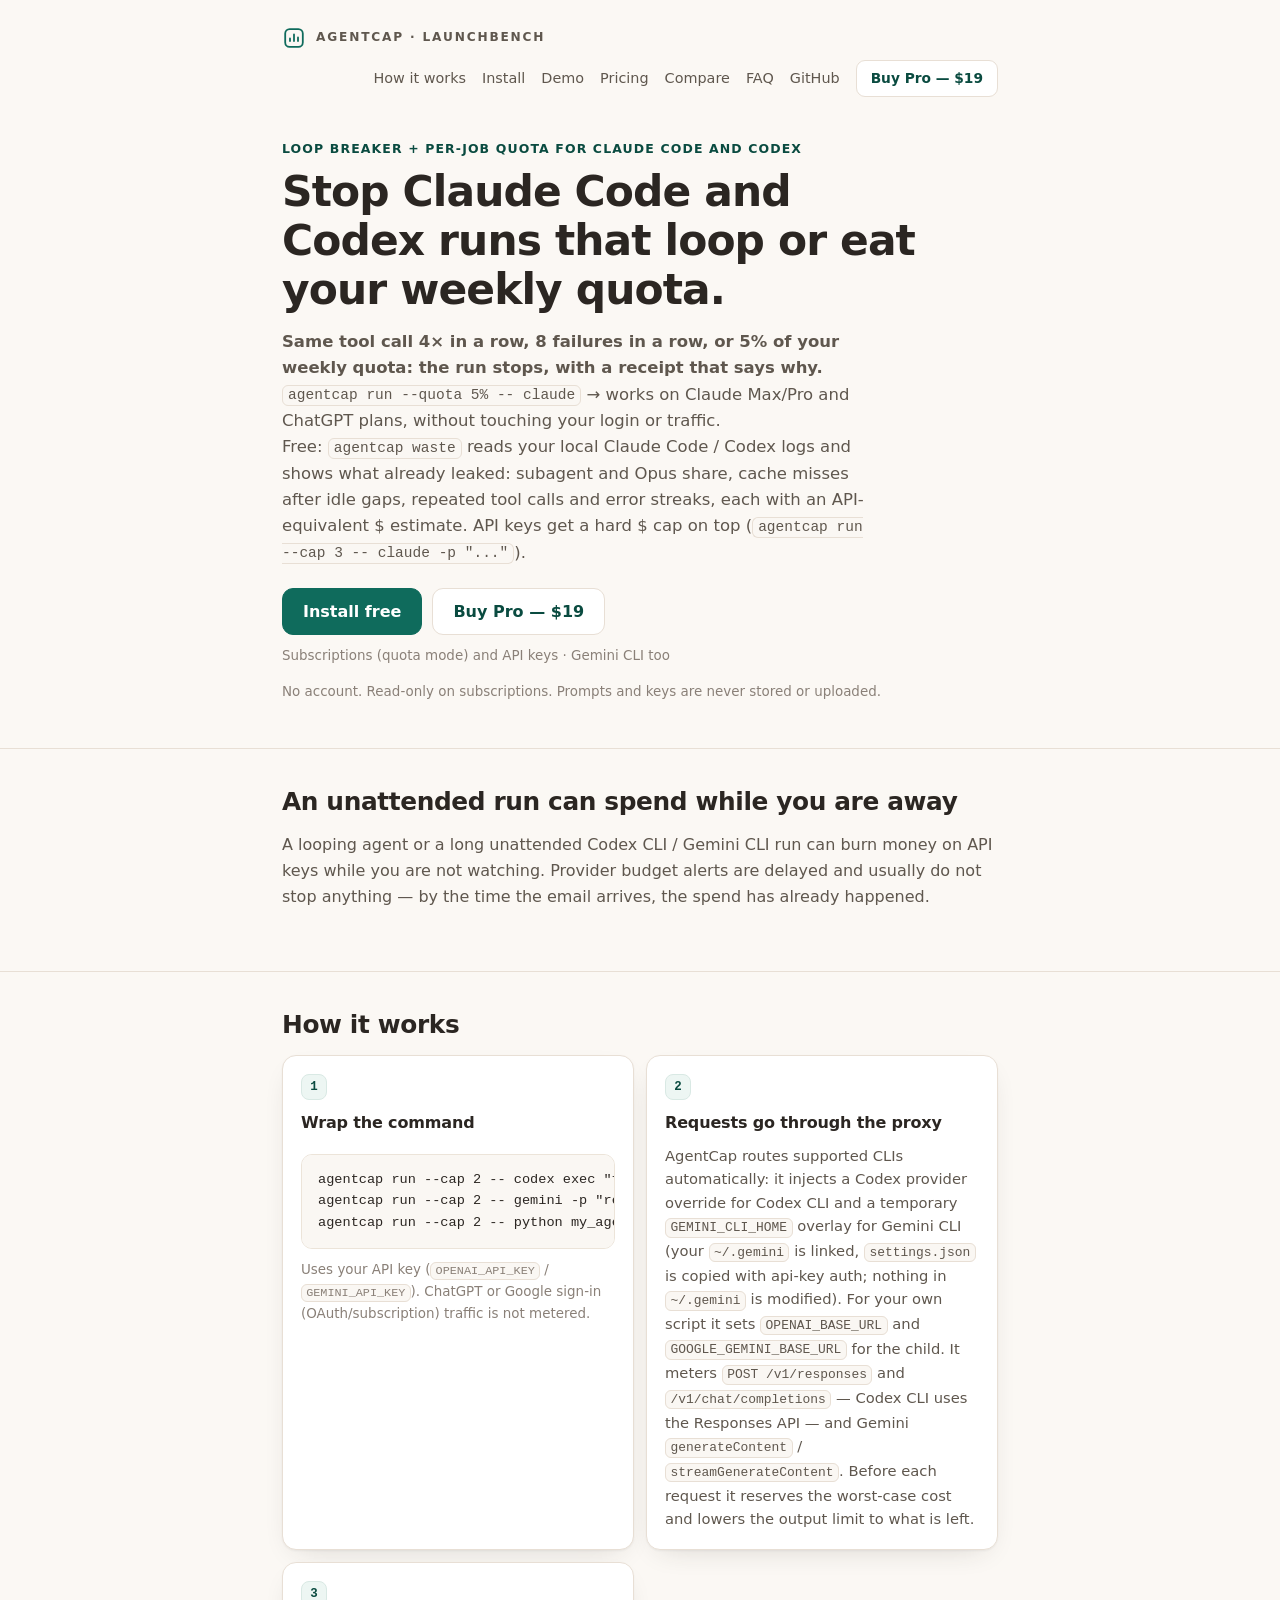
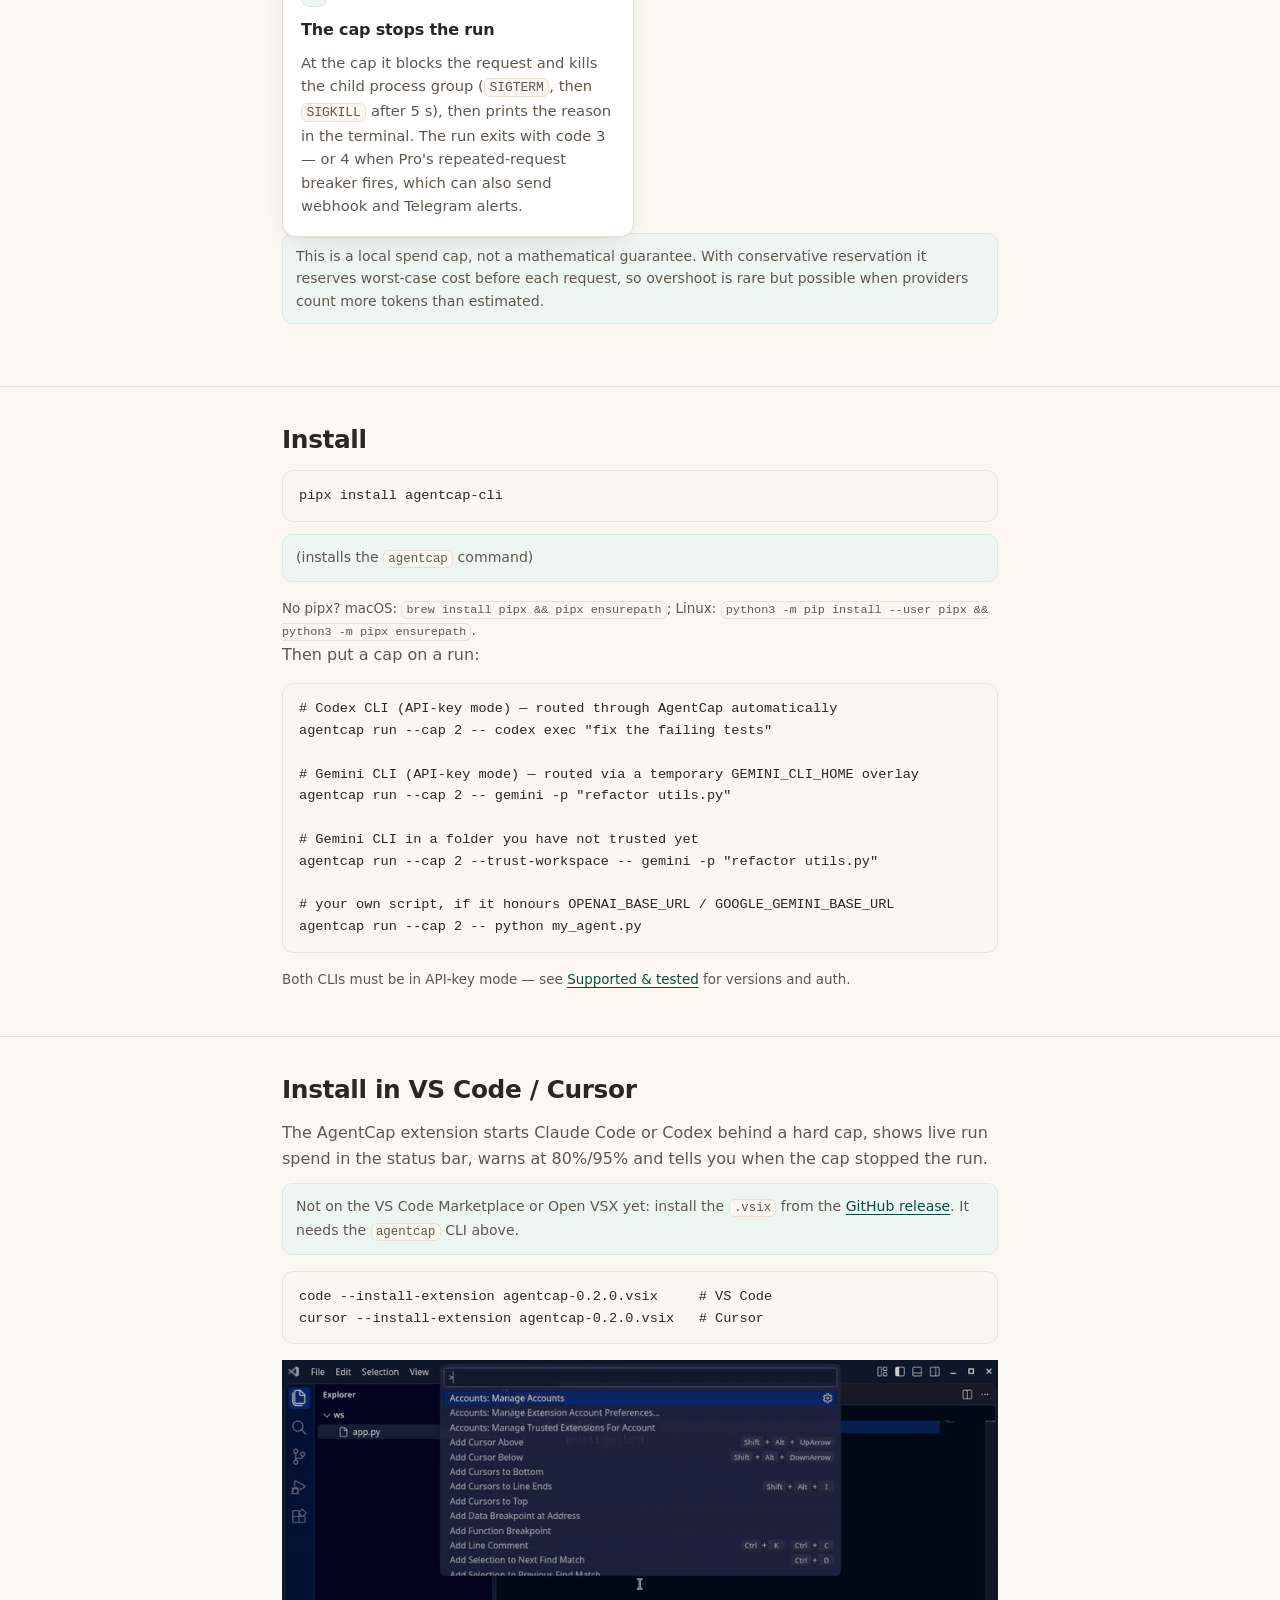
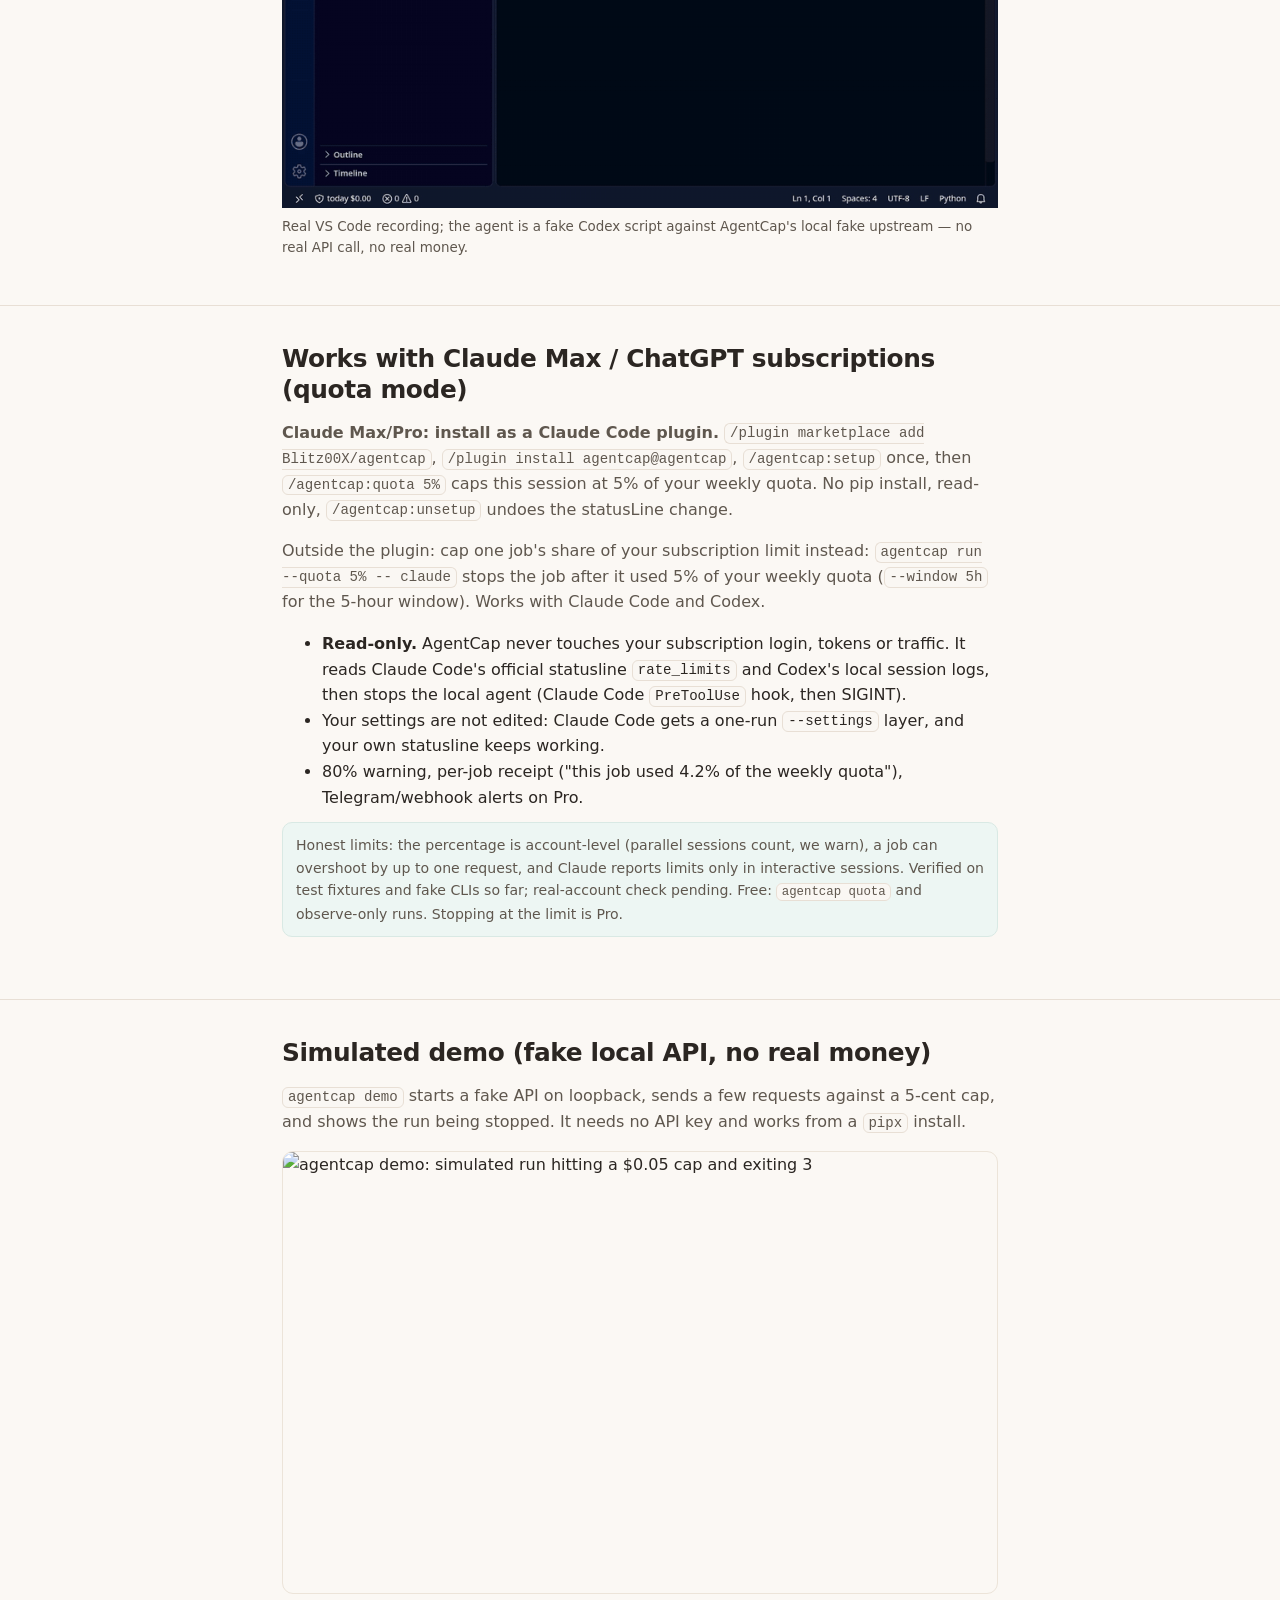
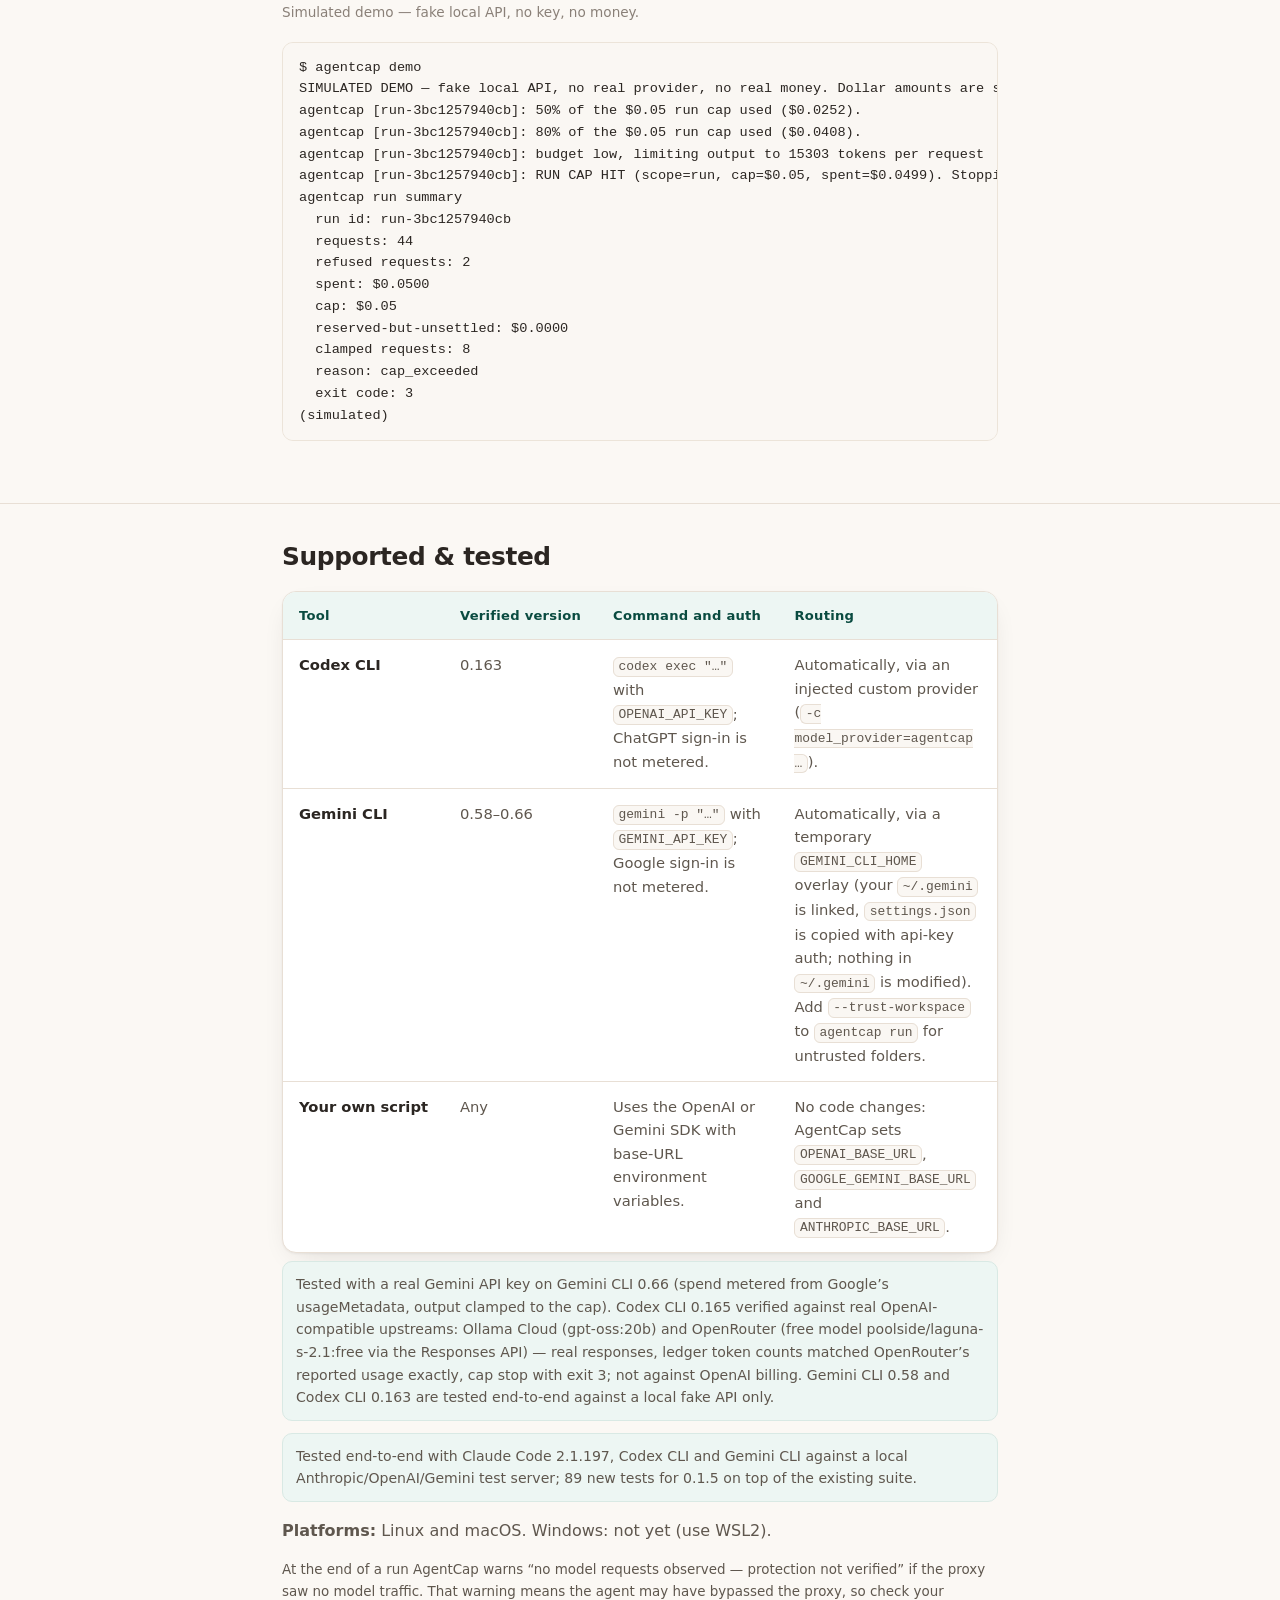
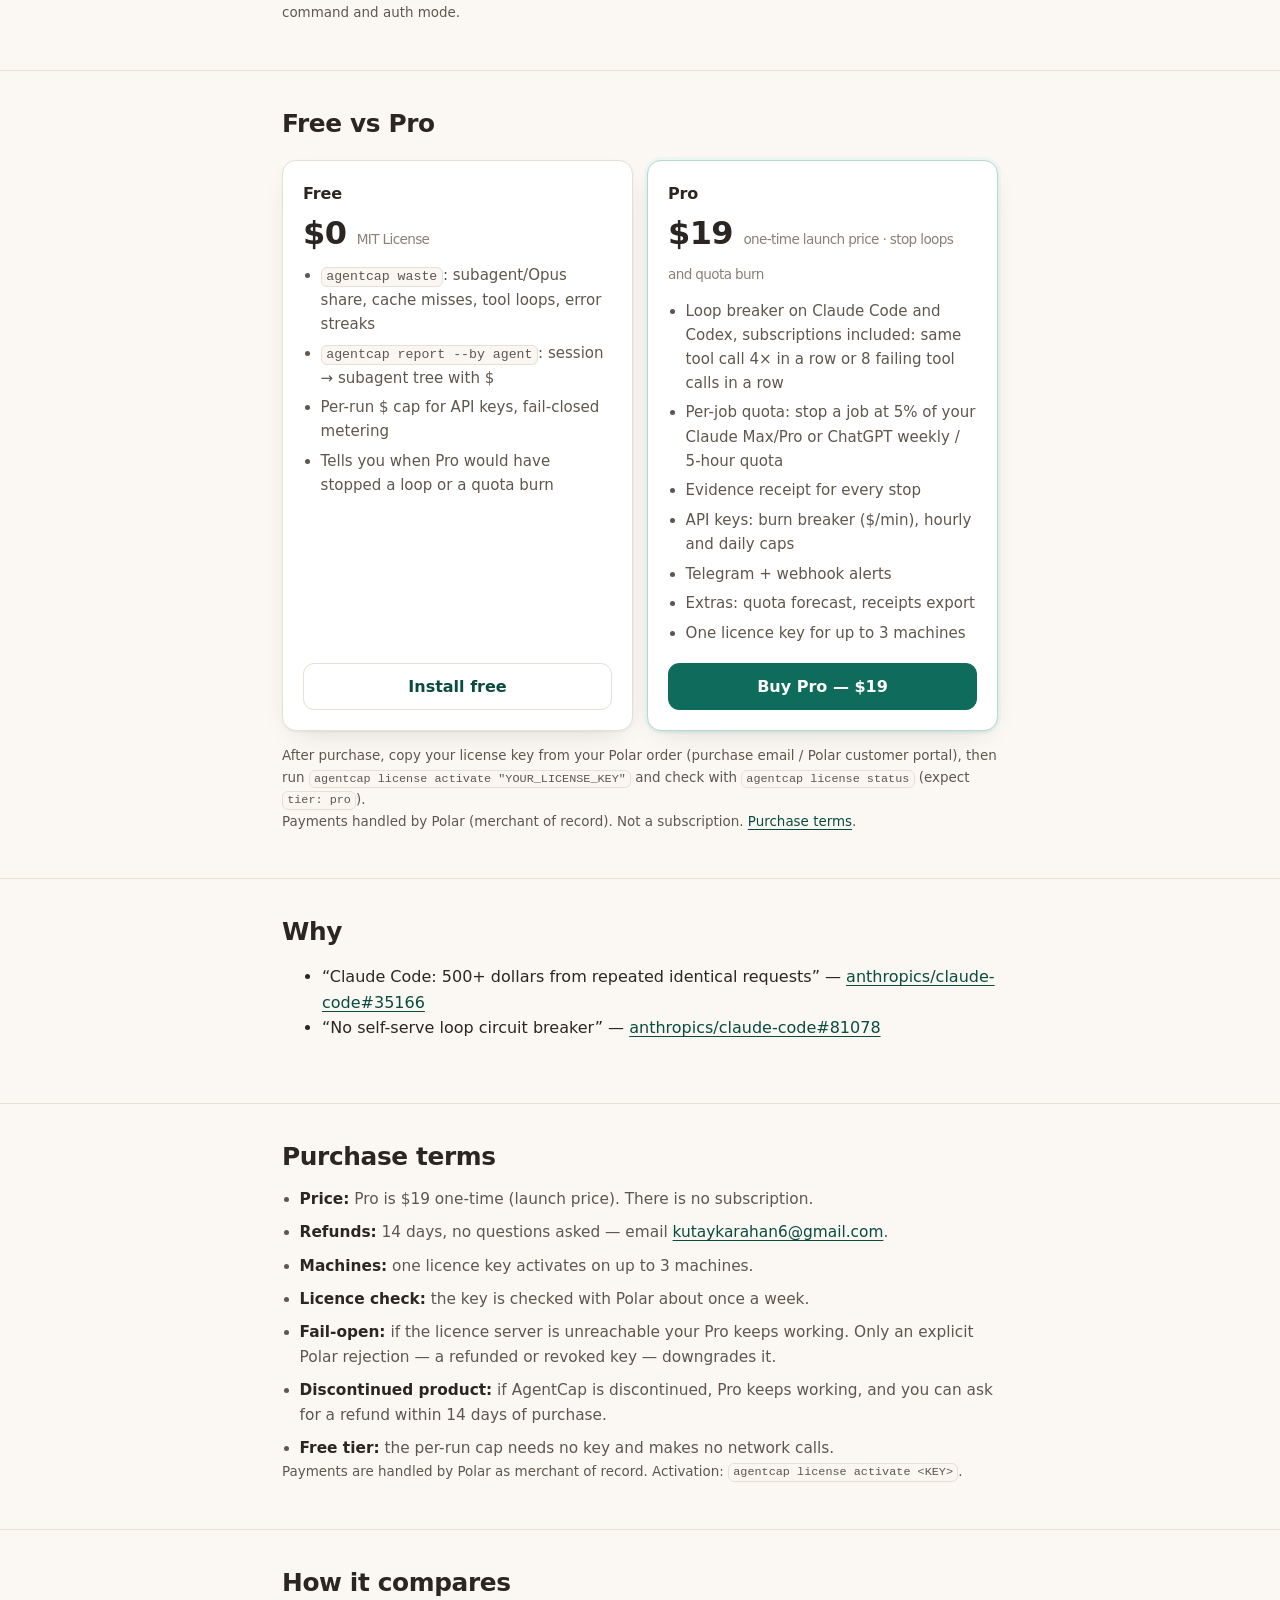
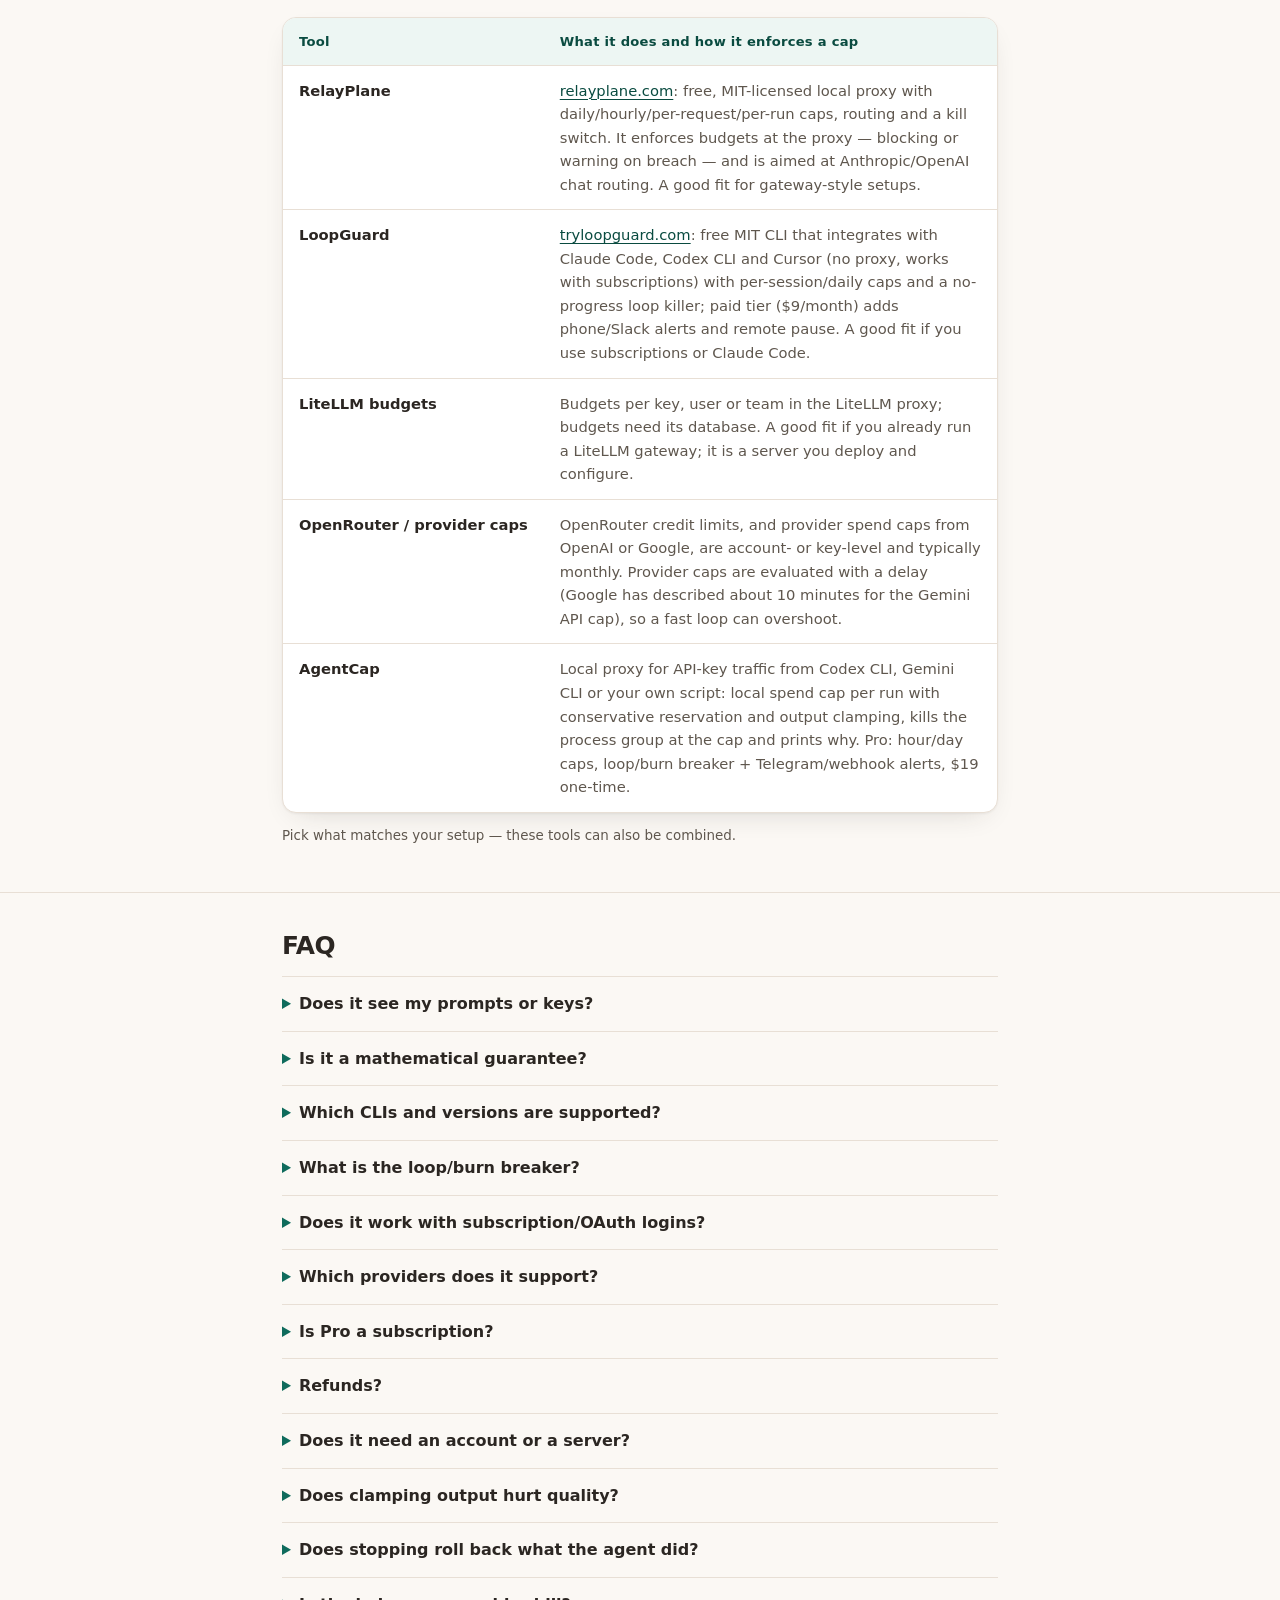
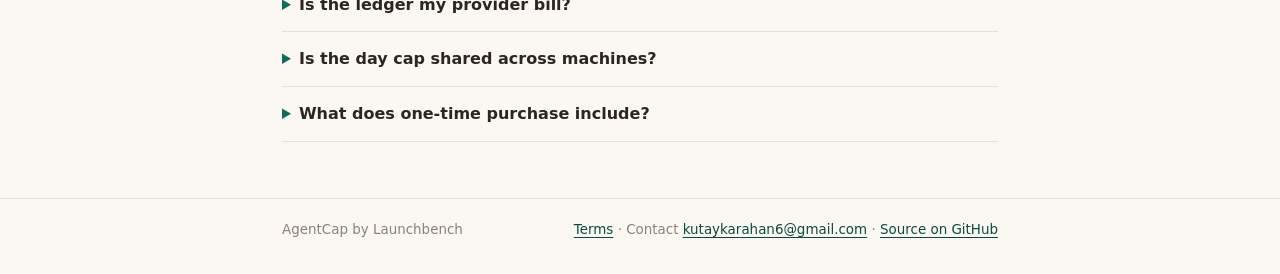
==== commit 412b403e: "0.2.0: CHANGELOG (incl. proxy loop threshold 5->4), prune plugin loop state >7d on SessionStart, .vs" ====
--- a/landing/index.html
+++ b/landing/index.html
@@ -168,8 +168,8 @@
         <h2 id="vscode-title">Install in VS Code / Cursor</h2>
         <p>The AgentCap extension starts Claude Code or Codex behind a hard cap, shows live run spend in the status bar, warns at 80%/95% and tells you when the cap stopped the run.</p>
         <p class="note">Not on the VS Code Marketplace or Open VSX yet: install the <code>.vsix</code> from the <a href="https://github.com/Blitz00X/agentcap/releases">GitHub release</a>. It needs the <code>agentcap</code> CLI above.</p>
-        <pre><code>code --install-extension agentcap-0.1.2.vsix     # VS Code
-cursor --install-extension agentcap-0.1.2.vsix   # Cursor</code></pre>
+        <pre><code>code --install-extension agentcap-0.2.0.vsix     # VS Code
+cursor --install-extension agentcap-0.2.0.vsix   # Cursor</code></pre>
         <img src="vscode-demo.gif" alt="AgentCap stopping a fake Codex run at a $0.20 cap in VS Code" width="860" loading="lazy" style="max-width:100%;height:auto">
         <p class="micro">Real VS Code recording; the agent is a fake Codex script against AgentCap's local fake upstream — no real API call, no real money.</p>
       </div>
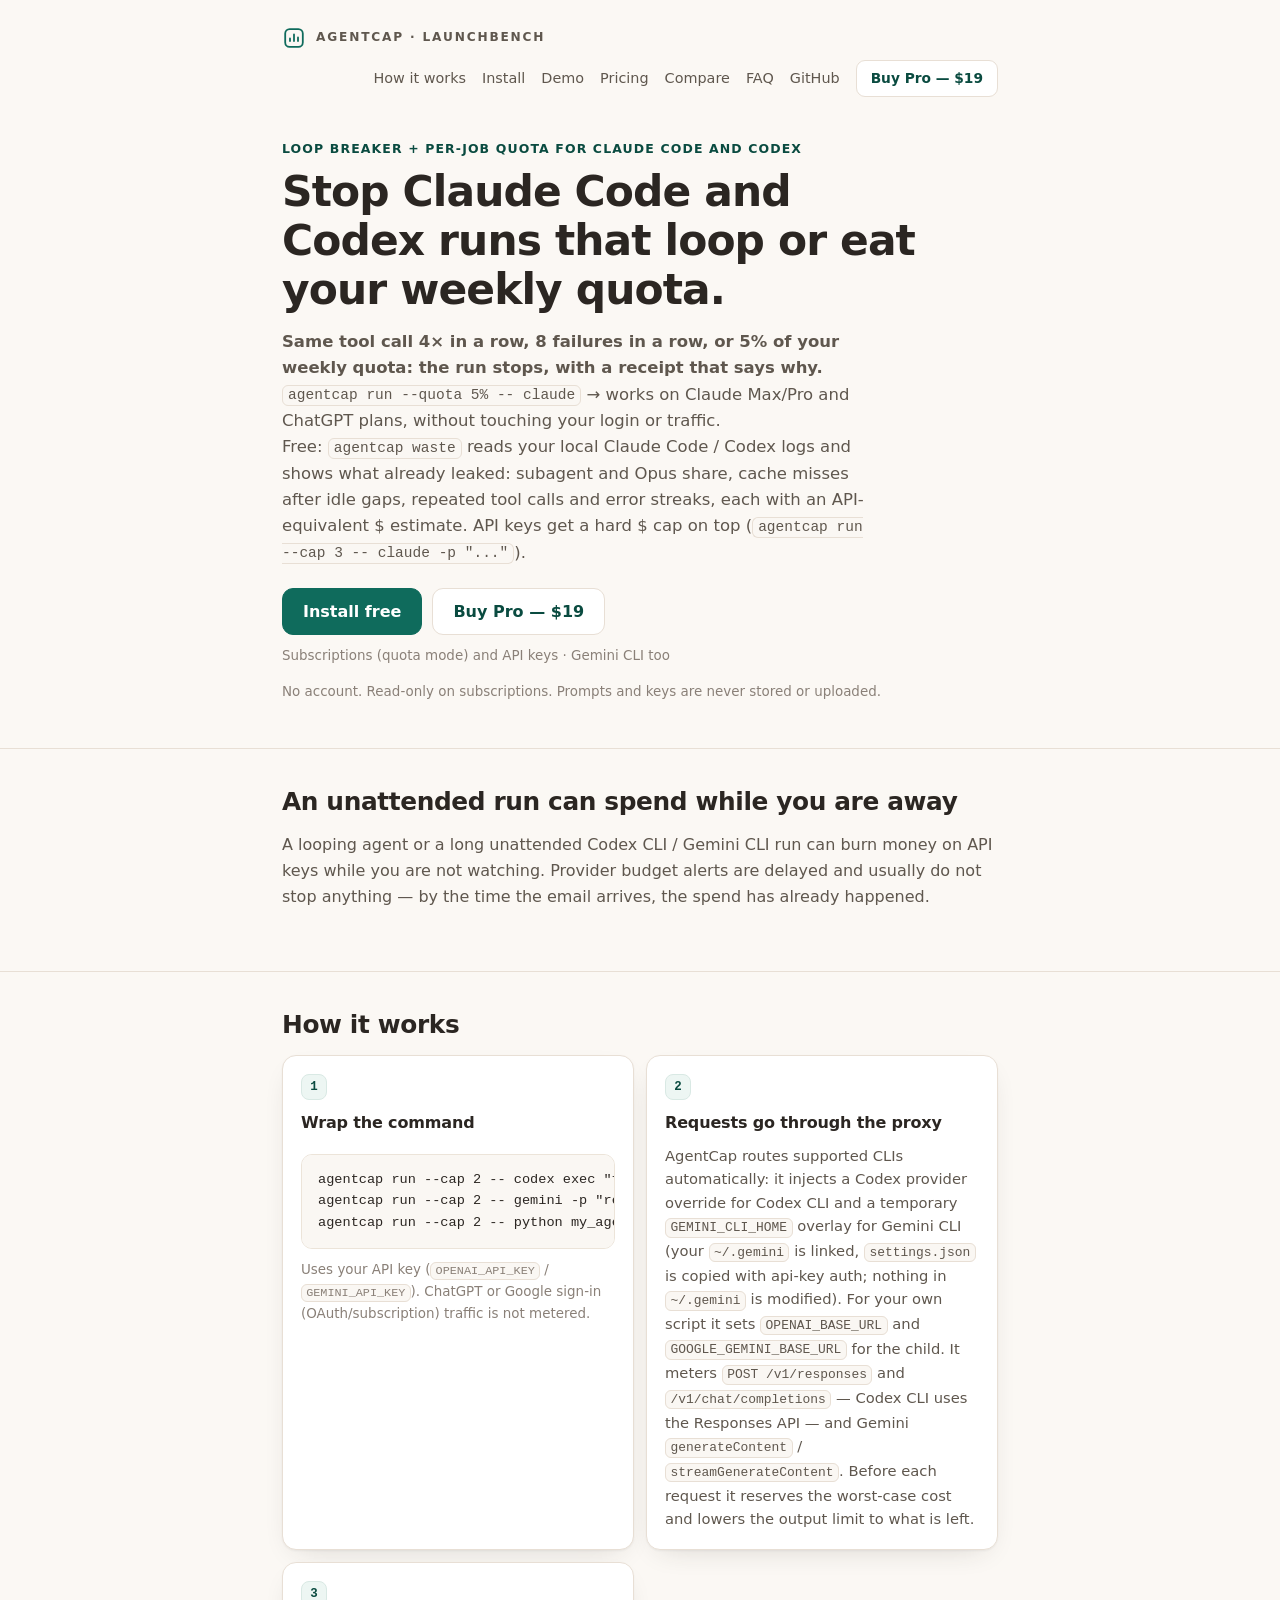
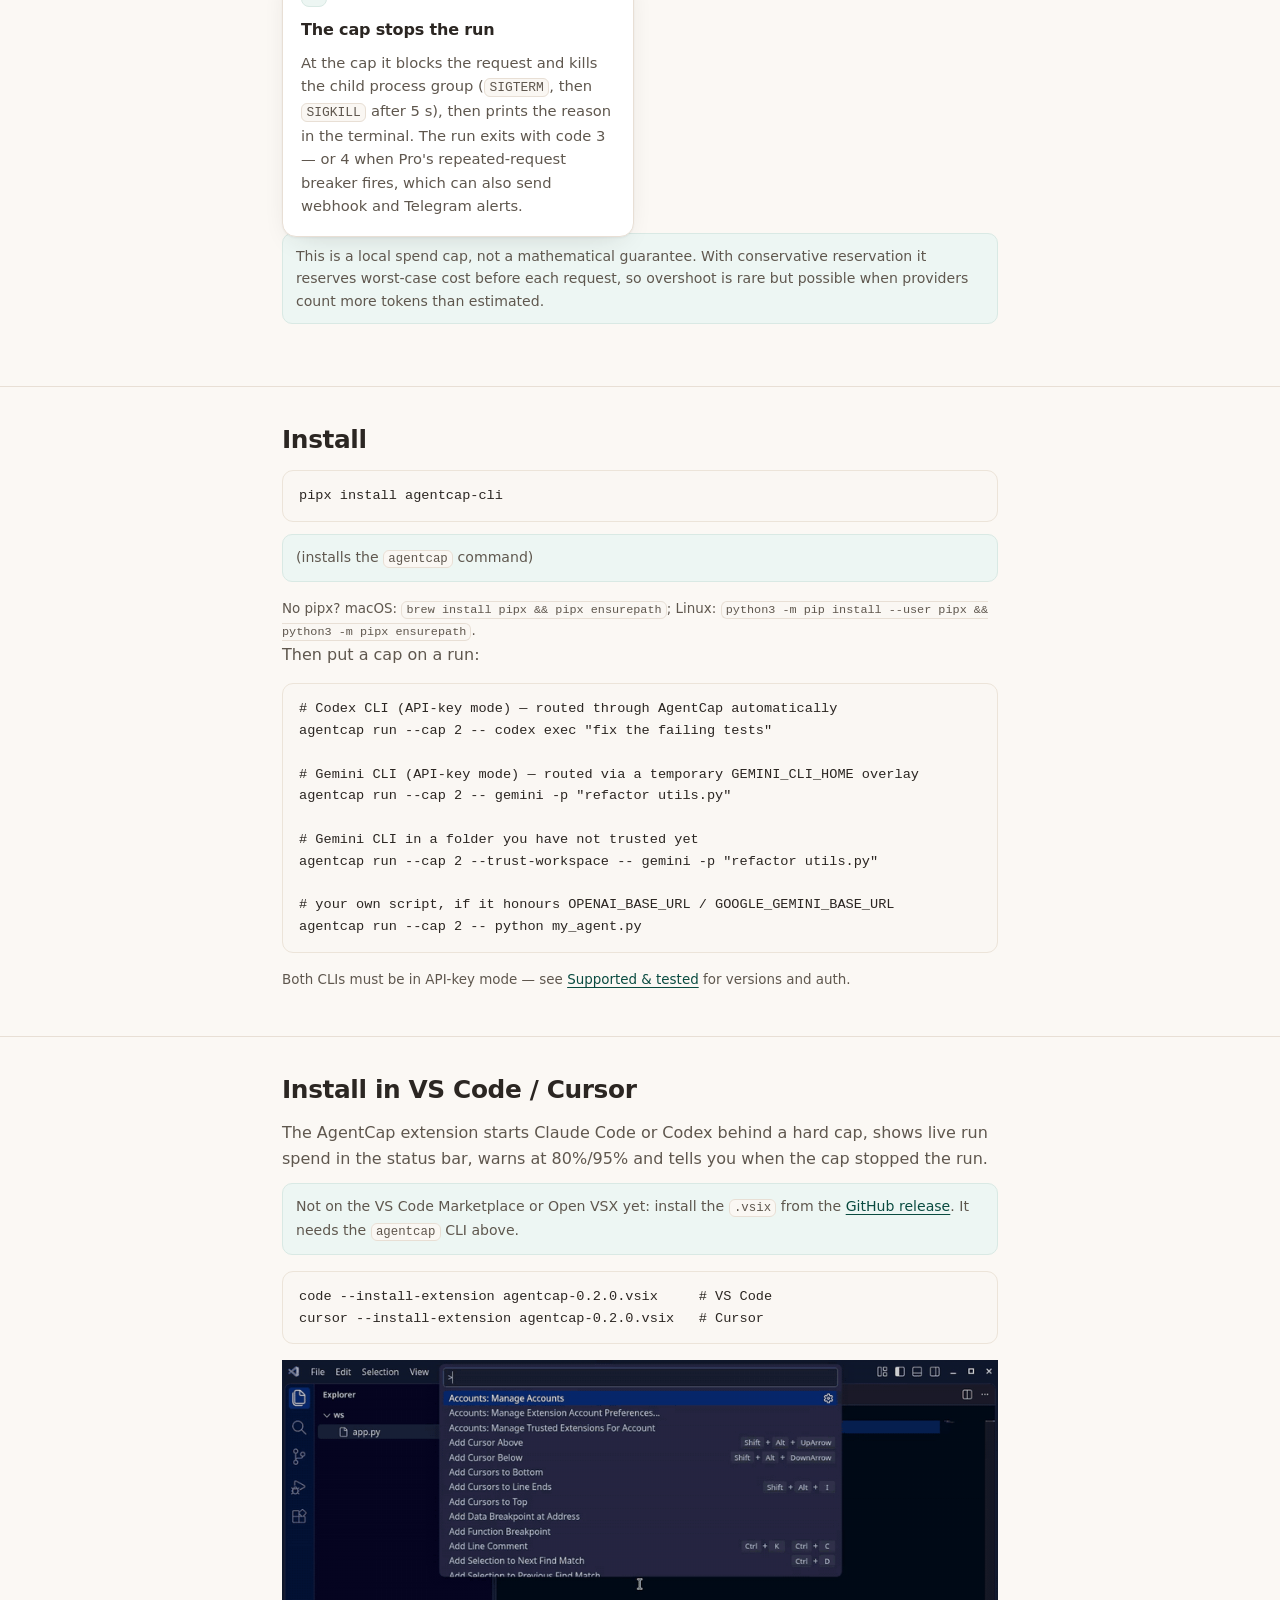
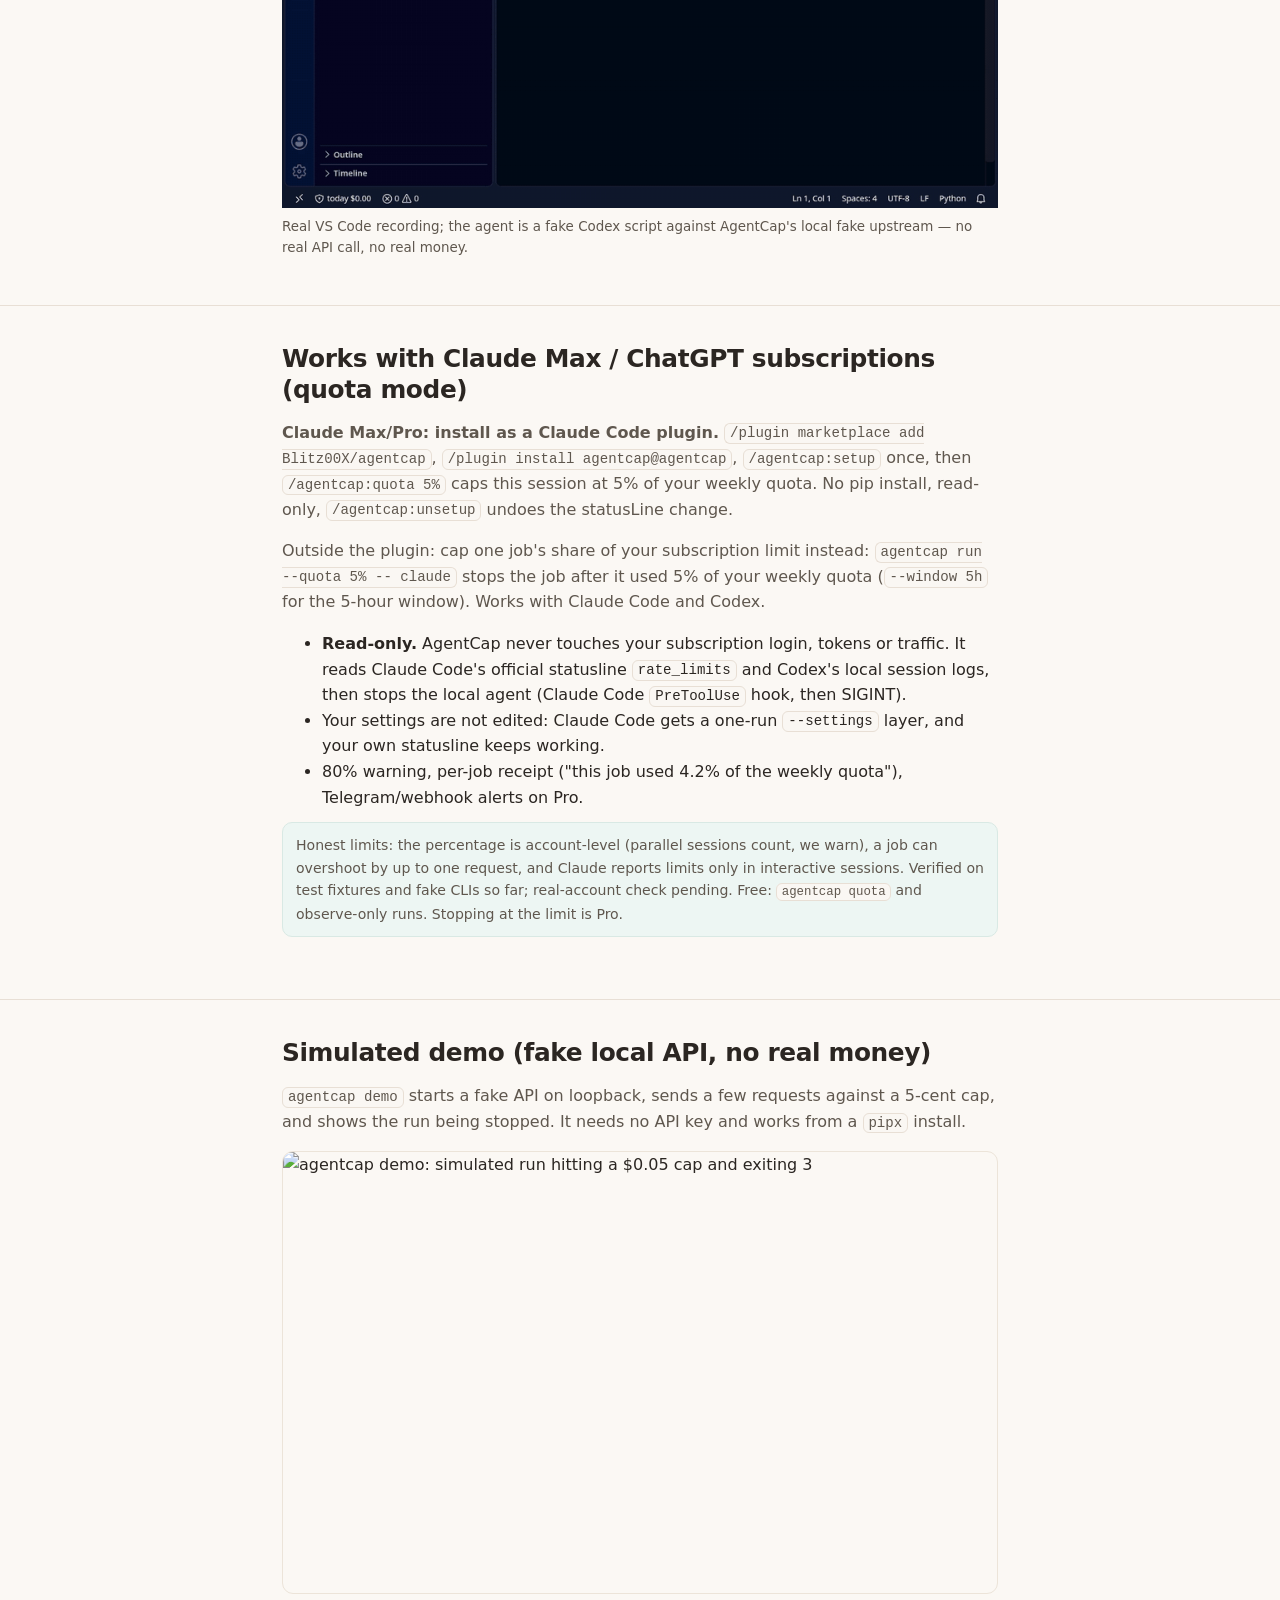
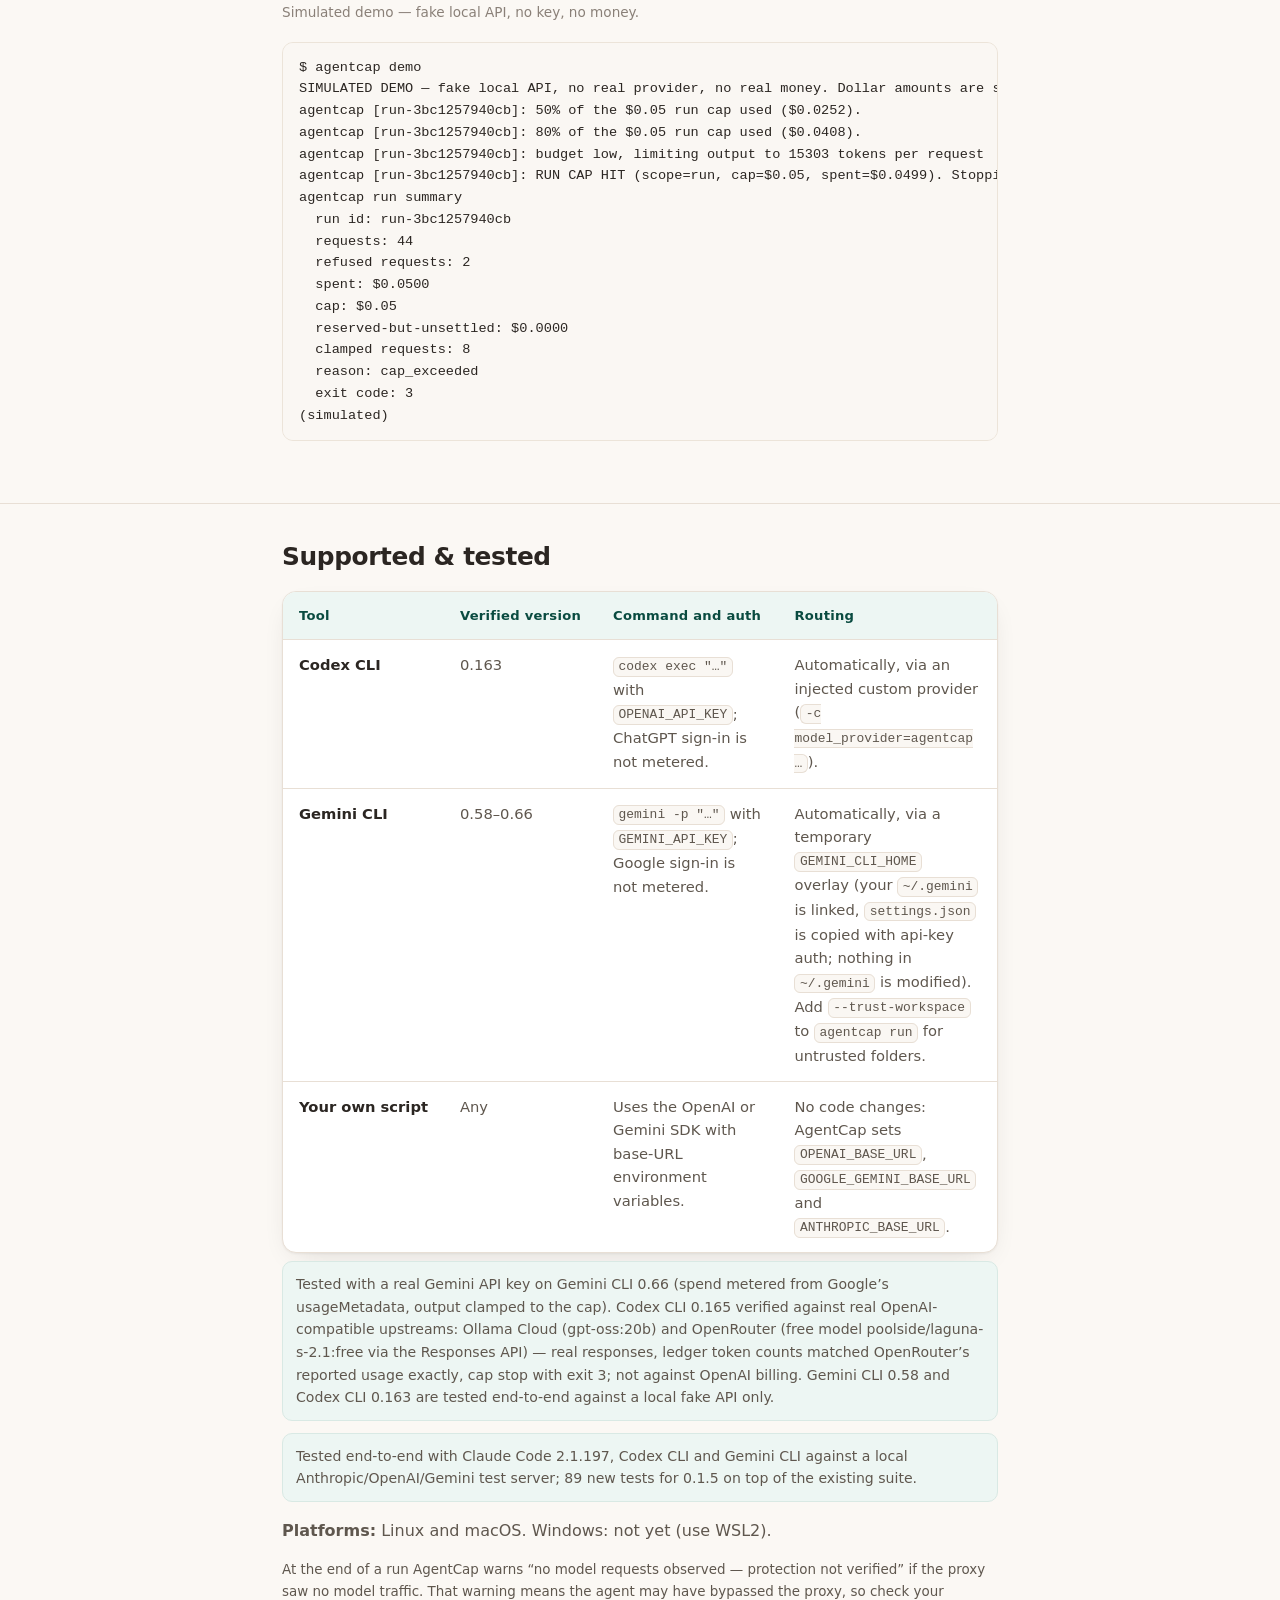
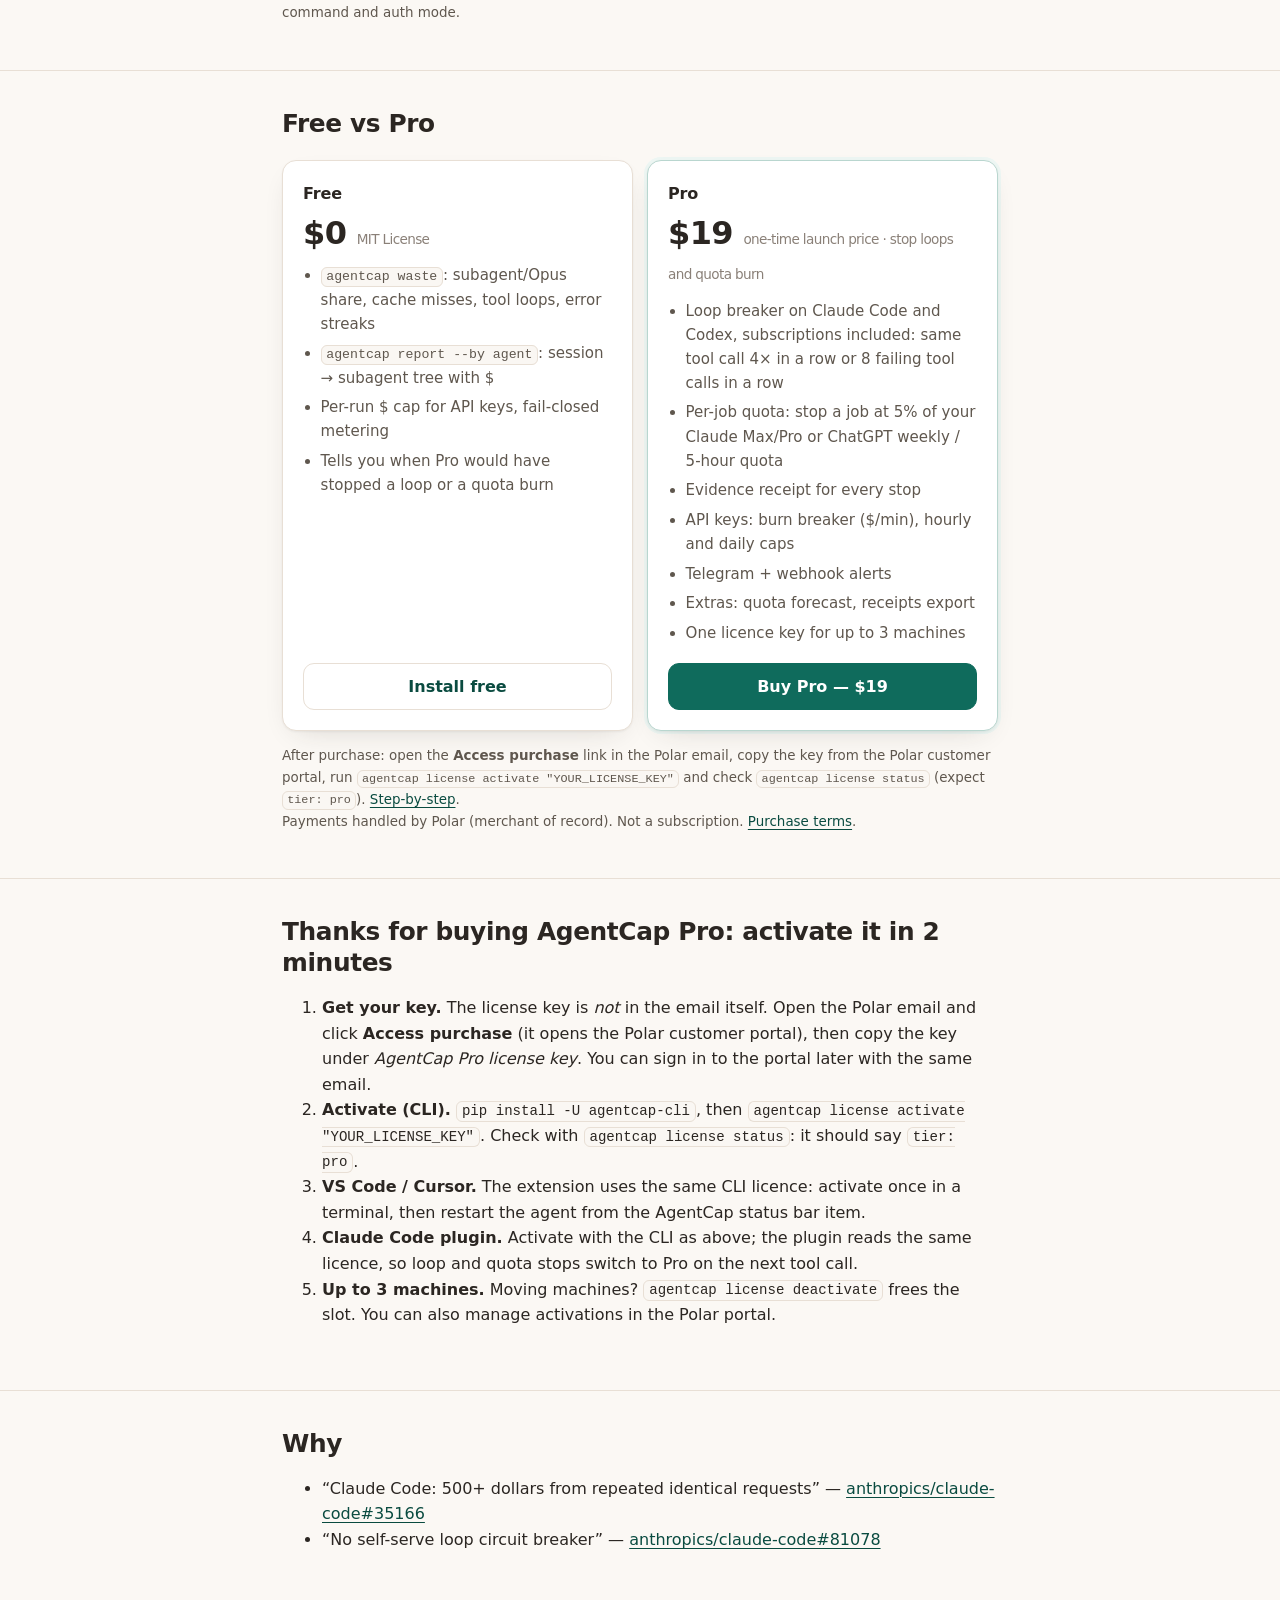
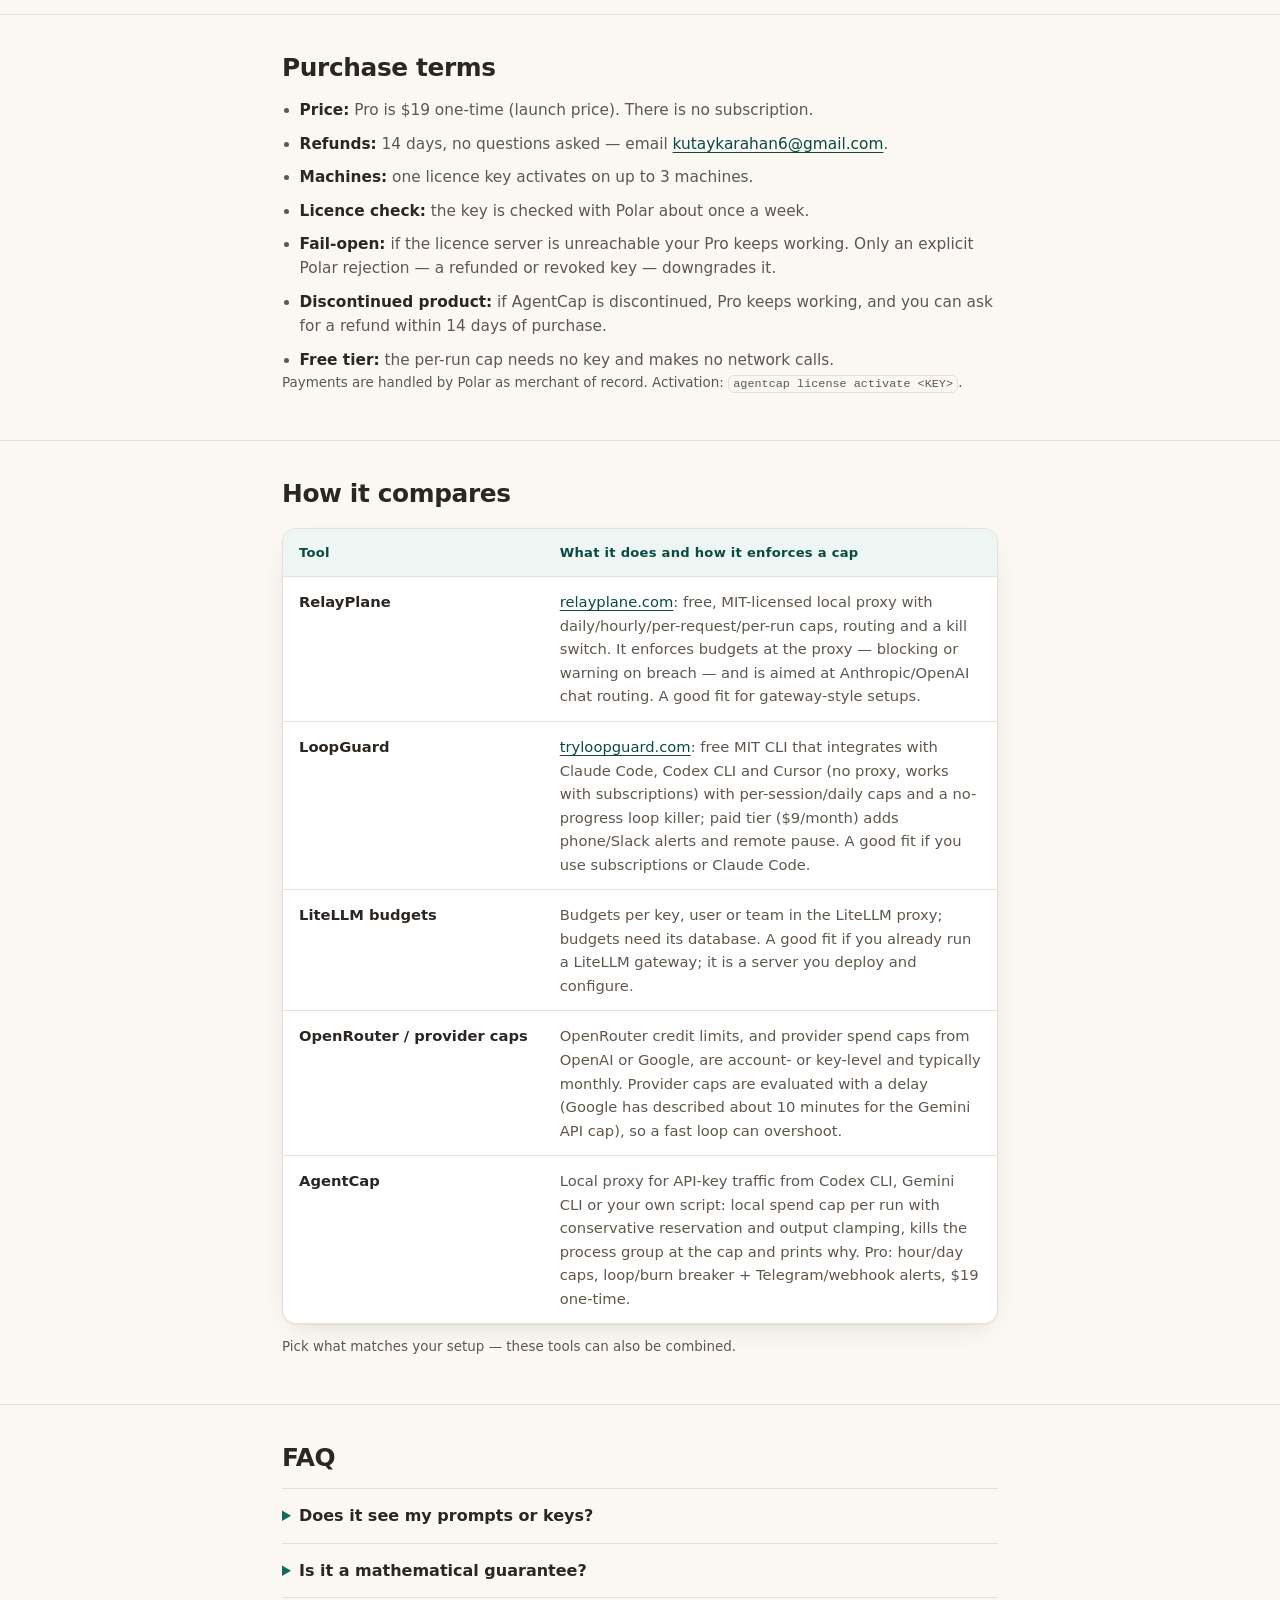
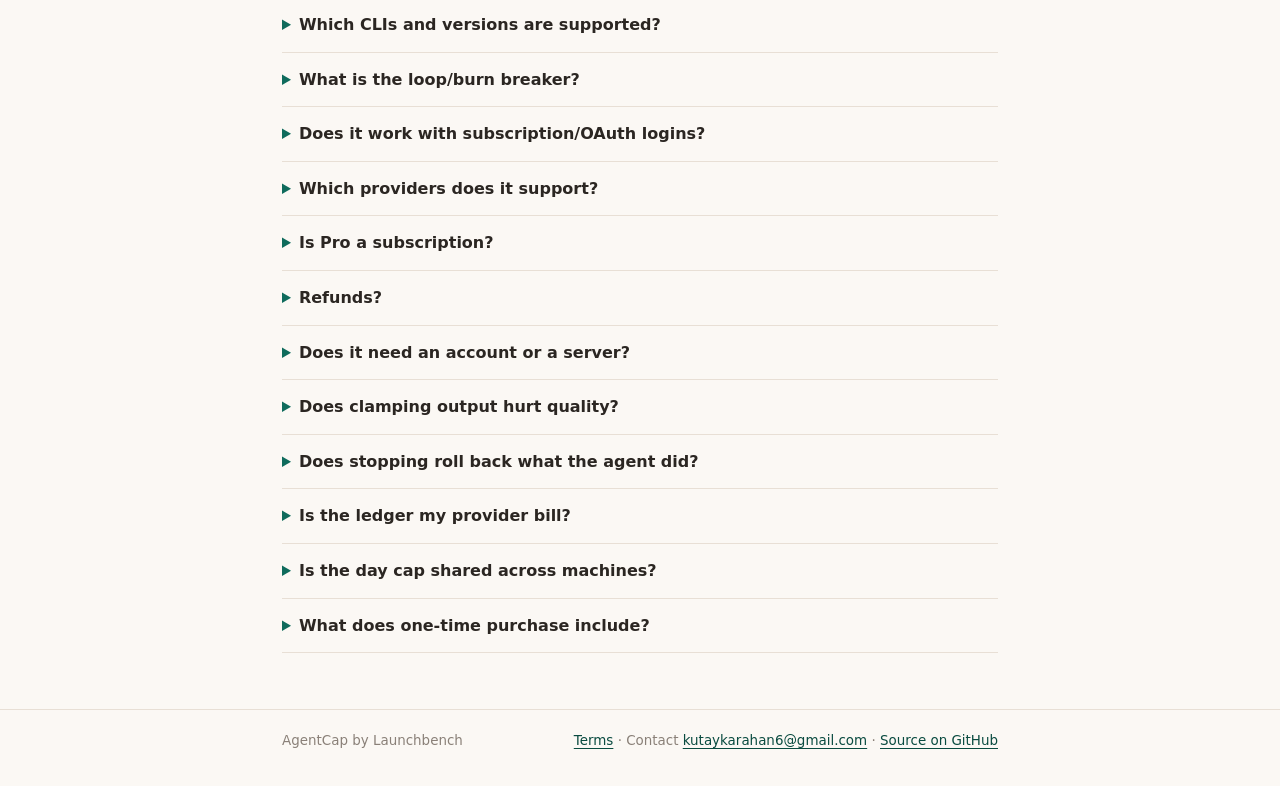
==== commit ed758128: "landing #thanks + README 'Get Pro': real Polar buyer flow (key in customer portal via Access purchas" ====
--- a/landing/index.html
+++ b/landing/index.html
@@ -318,7 +318,7 @@
           </article>
         </div>
         <p class="micro">
-          After purchase, copy your license key from your Polar order (purchase email / Polar customer portal), then run <code>agentcap license activate "YOUR_LICENSE_KEY"</code> and check with <code>agentcap license status</code> (expect <code>tier: pro</code>).
+          After purchase: open the <strong>Access purchase</strong> link in the Polar email, copy the key from the Polar customer portal, run <code>agentcap license activate "YOUR_LICENSE_KEY"</code> and check <code>agentcap license status</code> (expect <code>tier: pro</code>). <a href="#thanks">Step-by-step</a>.
         </p>
         <p class="micro">
           Payments handled by Polar (merchant of record). Not a subscription.
@@ -327,6 +327,19 @@
       </div>
     </section>
     <!-- COPY:pricing END -->
+
+    <section class="section" id="thanks" aria-labelledby="thanks-title">
+      <div class="shell">
+        <h2 id="thanks-title">Thanks for buying AgentCap Pro: activate it in 2 minutes</h2>
+        <ol>
+          <li><strong>Get your key.</strong> The license key is <em>not</em> in the email itself. Open the Polar email and click <strong>Access purchase</strong> (it opens the Polar customer portal), then copy the key under <em>AgentCap Pro license key</em>. You can sign in to the portal later with the same email.</li>
+          <li><strong>Activate (CLI).</strong> <code>pip install -U agentcap-cli</code>, then <code>agentcap license activate "YOUR_LICENSE_KEY"</code>. Check with <code>agentcap license status</code>: it should say <code>tier: pro</code>.</li>
+          <li><strong>VS Code / Cursor.</strong> The extension uses the same CLI licence: activate once in a terminal, then restart the agent from the AgentCap status bar item.</li>
+          <li><strong>Claude Code plugin.</strong> Activate with the CLI as above; the plugin reads the same licence, so loop and quota stops switch to Pro on the next tool call.</li>
+          <li><strong>Up to 3 machines.</strong> Moving machines? <code>agentcap license deactivate</code> frees the slot. You can also manage activations in the Polar portal.</li>
+        </ol>
+      </div>
+    </section>
 
     <section class="section" id="why" aria-labelledby="why-title">
       <div class="shell">
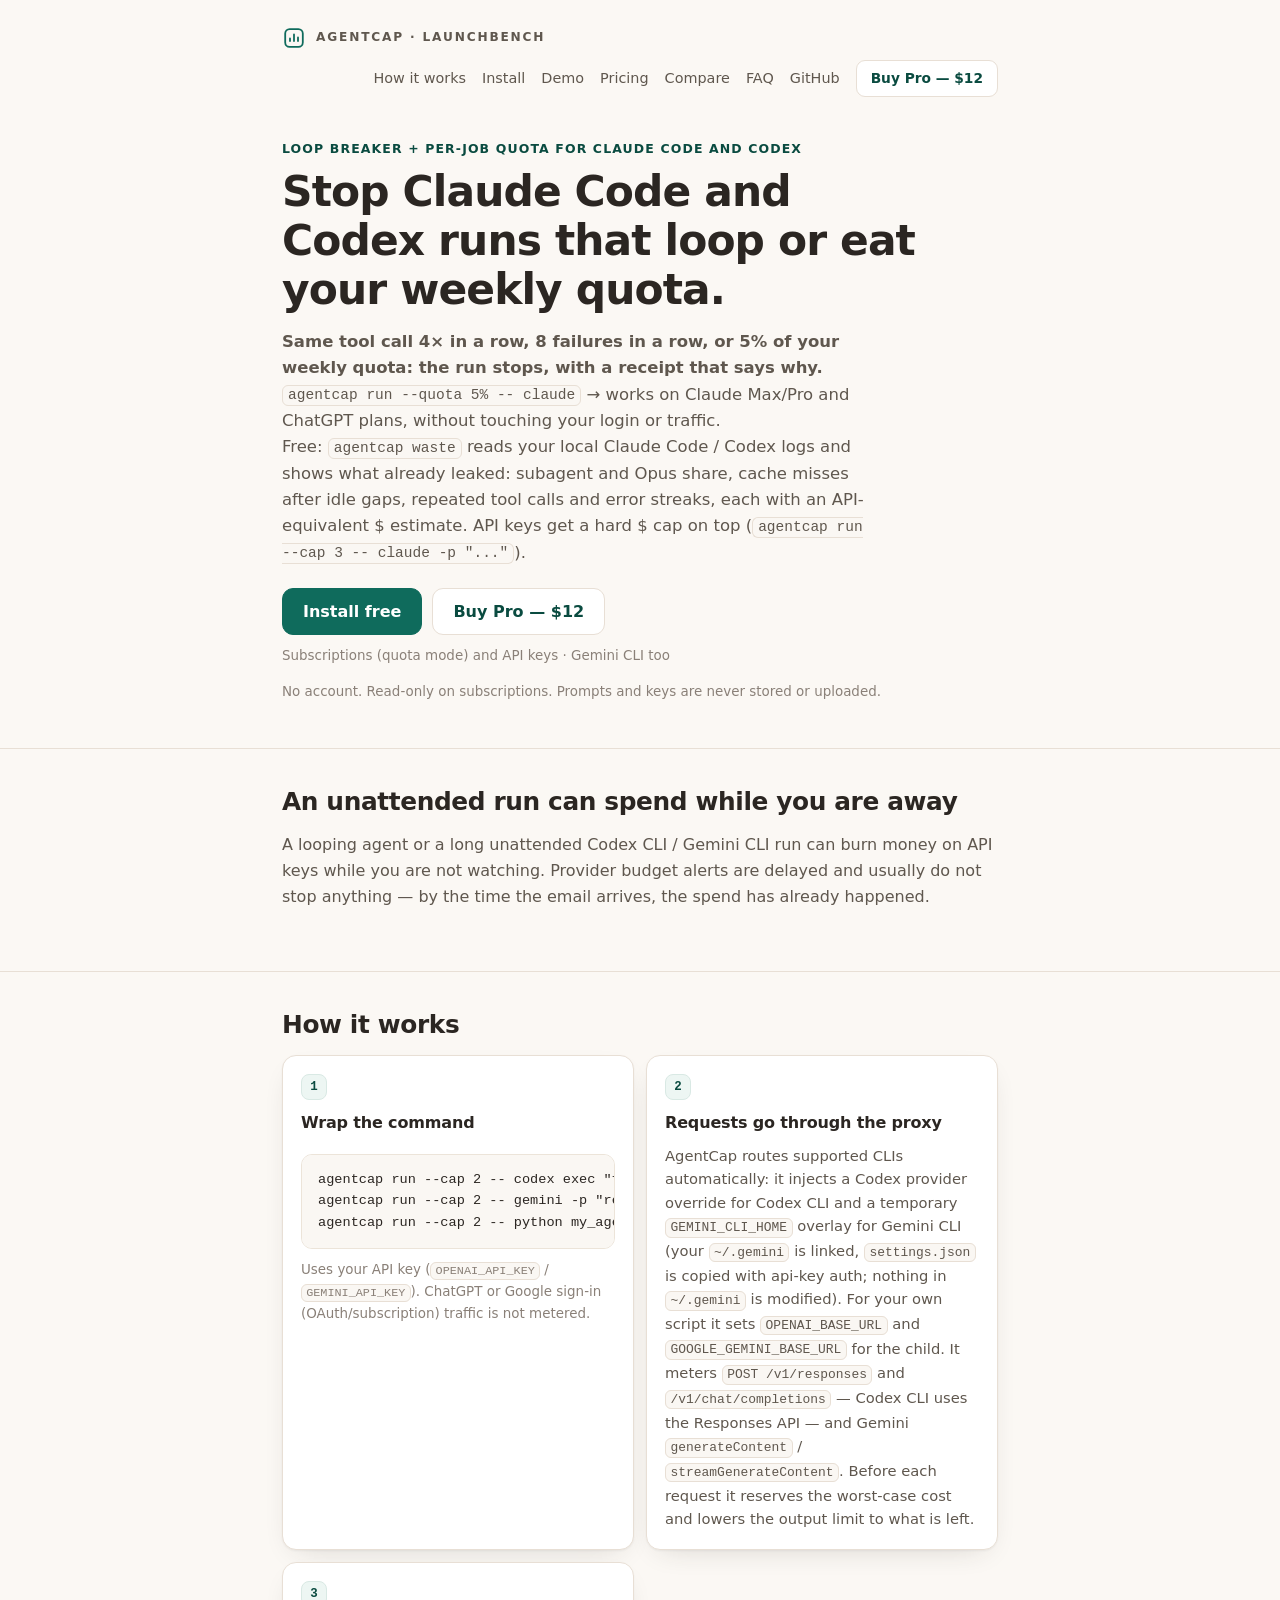
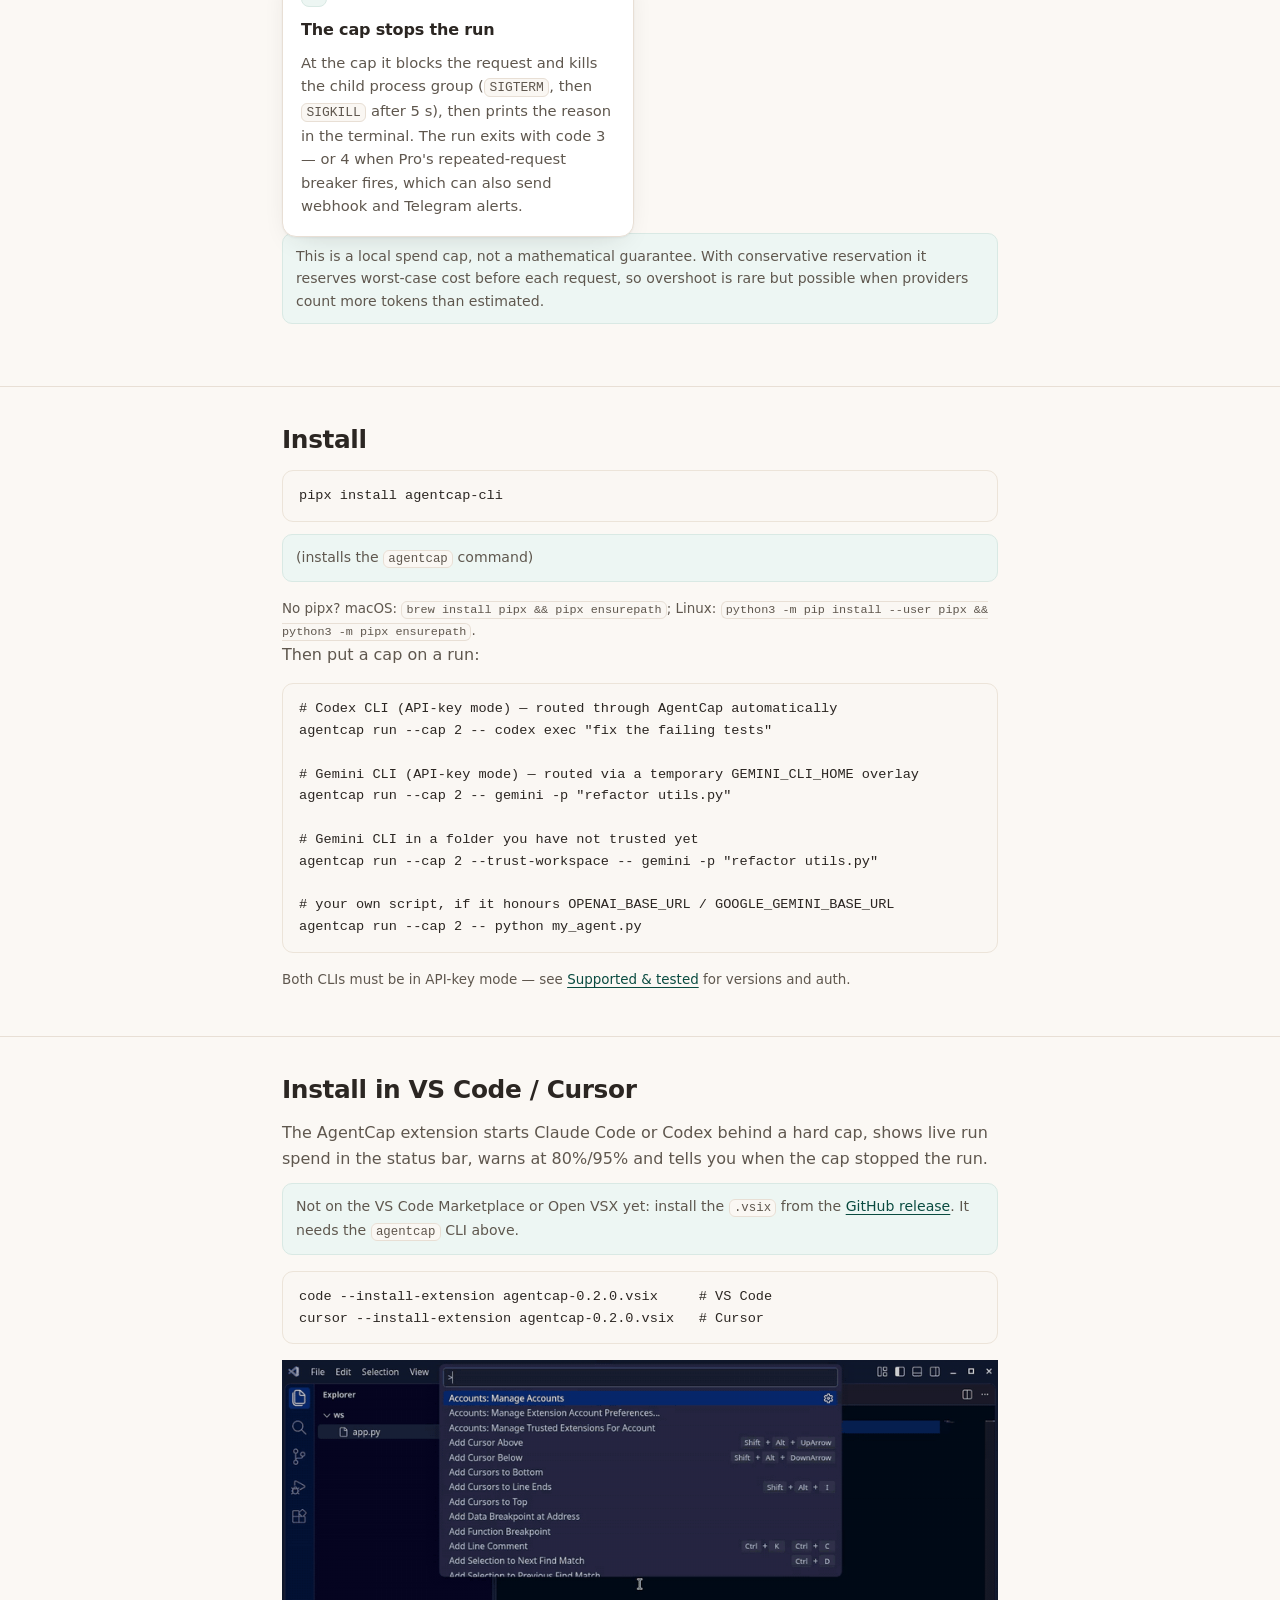
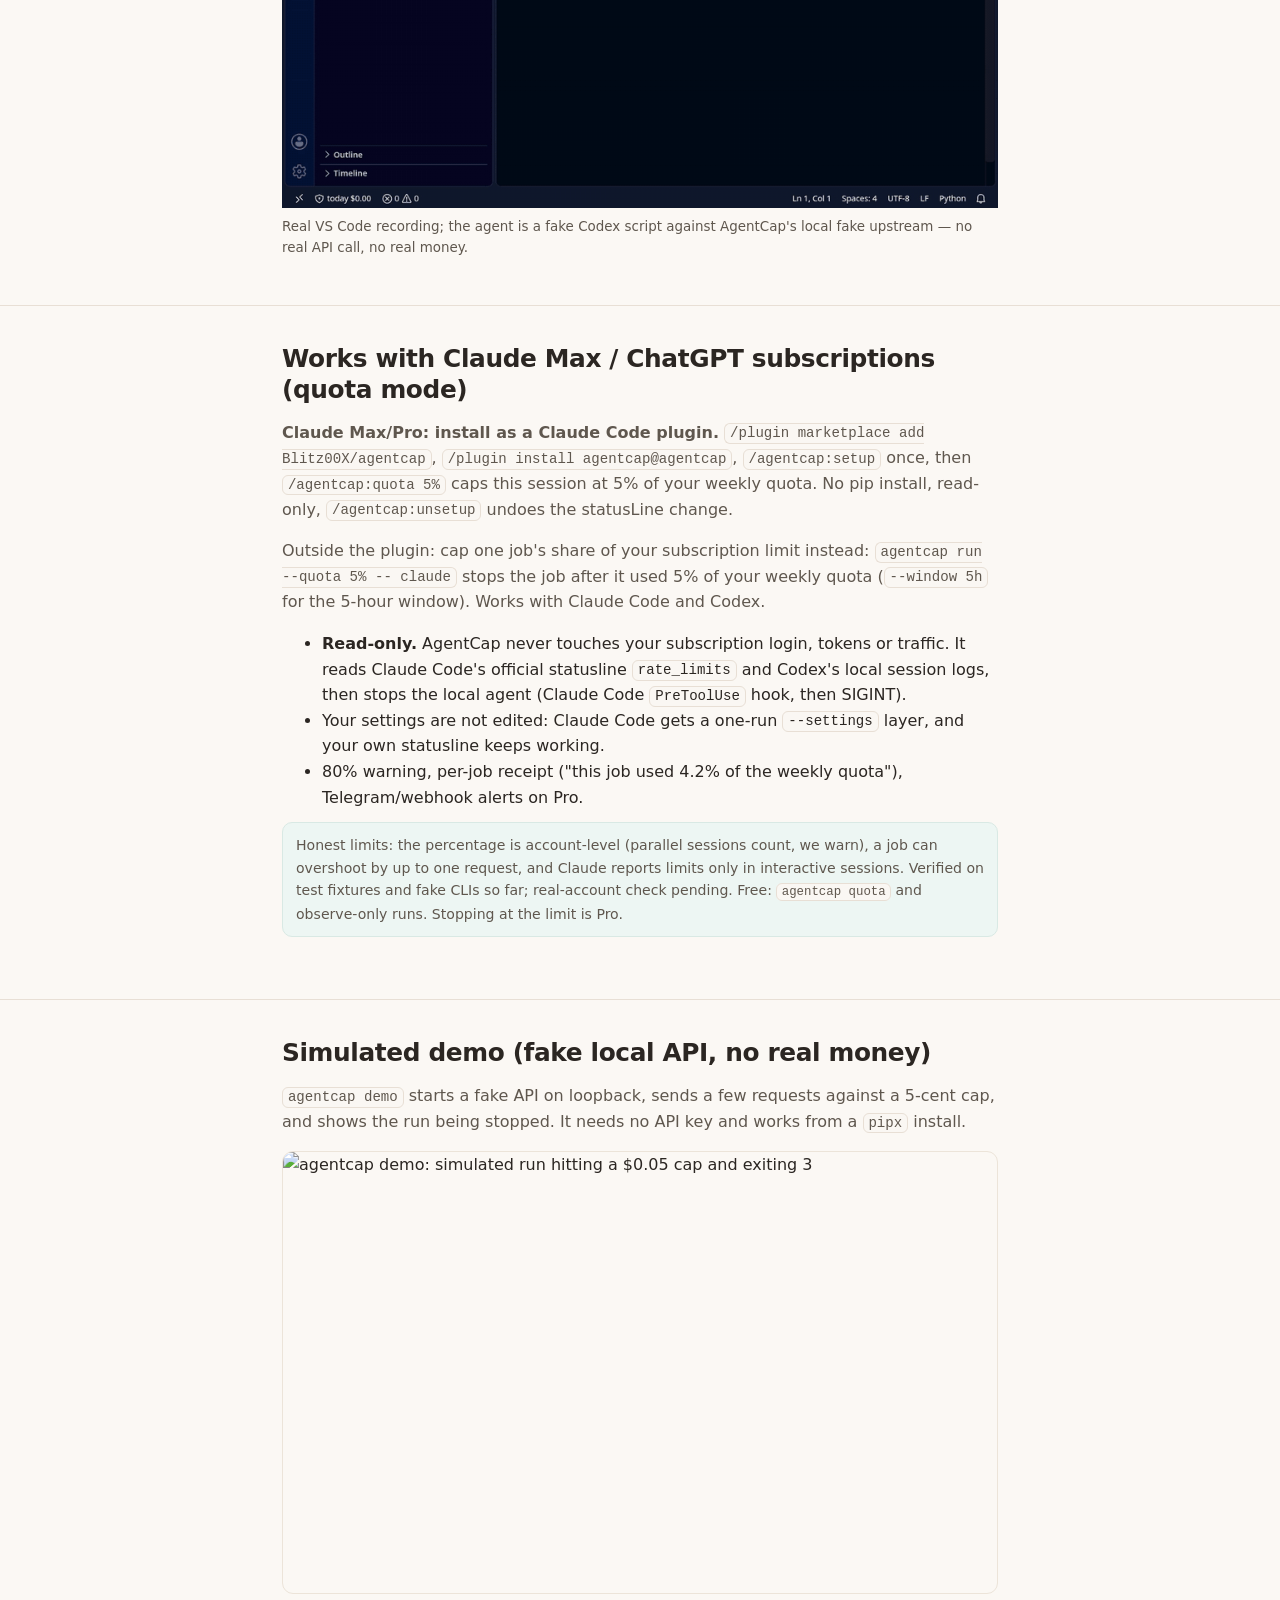
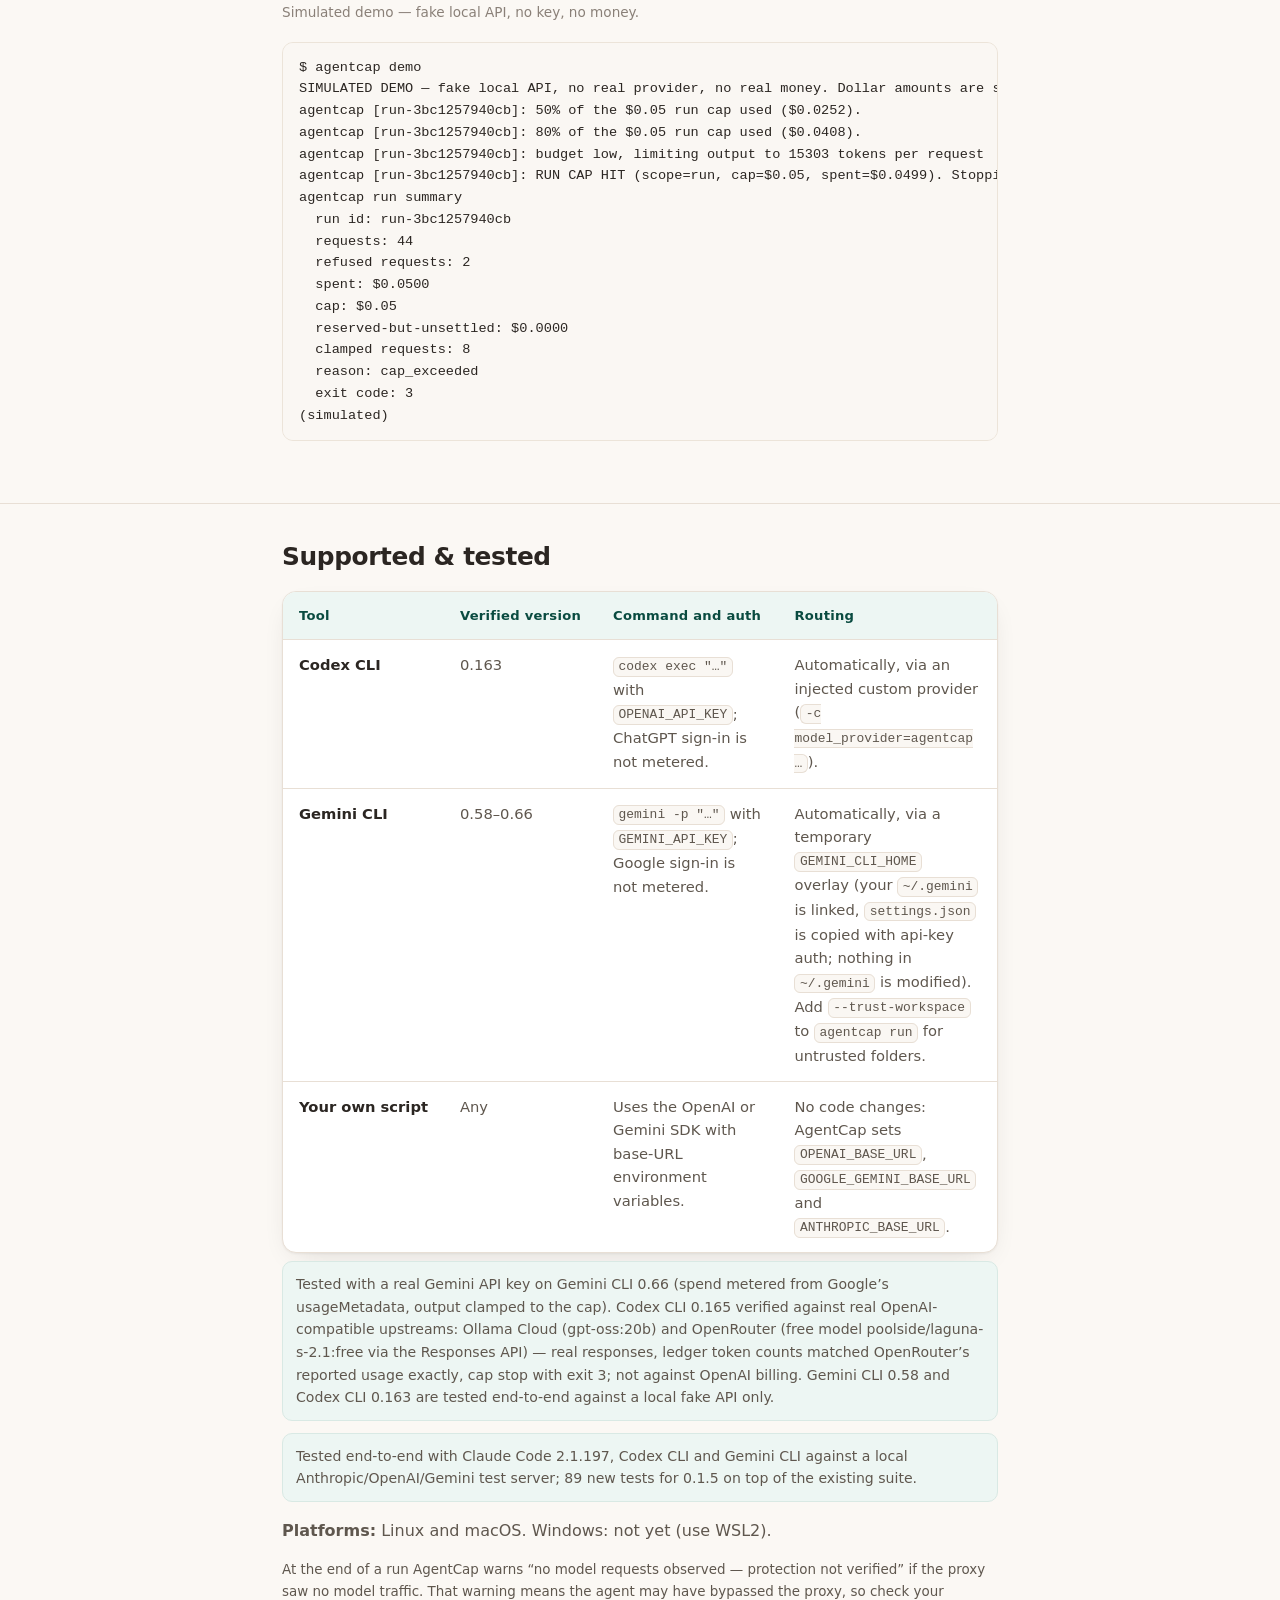
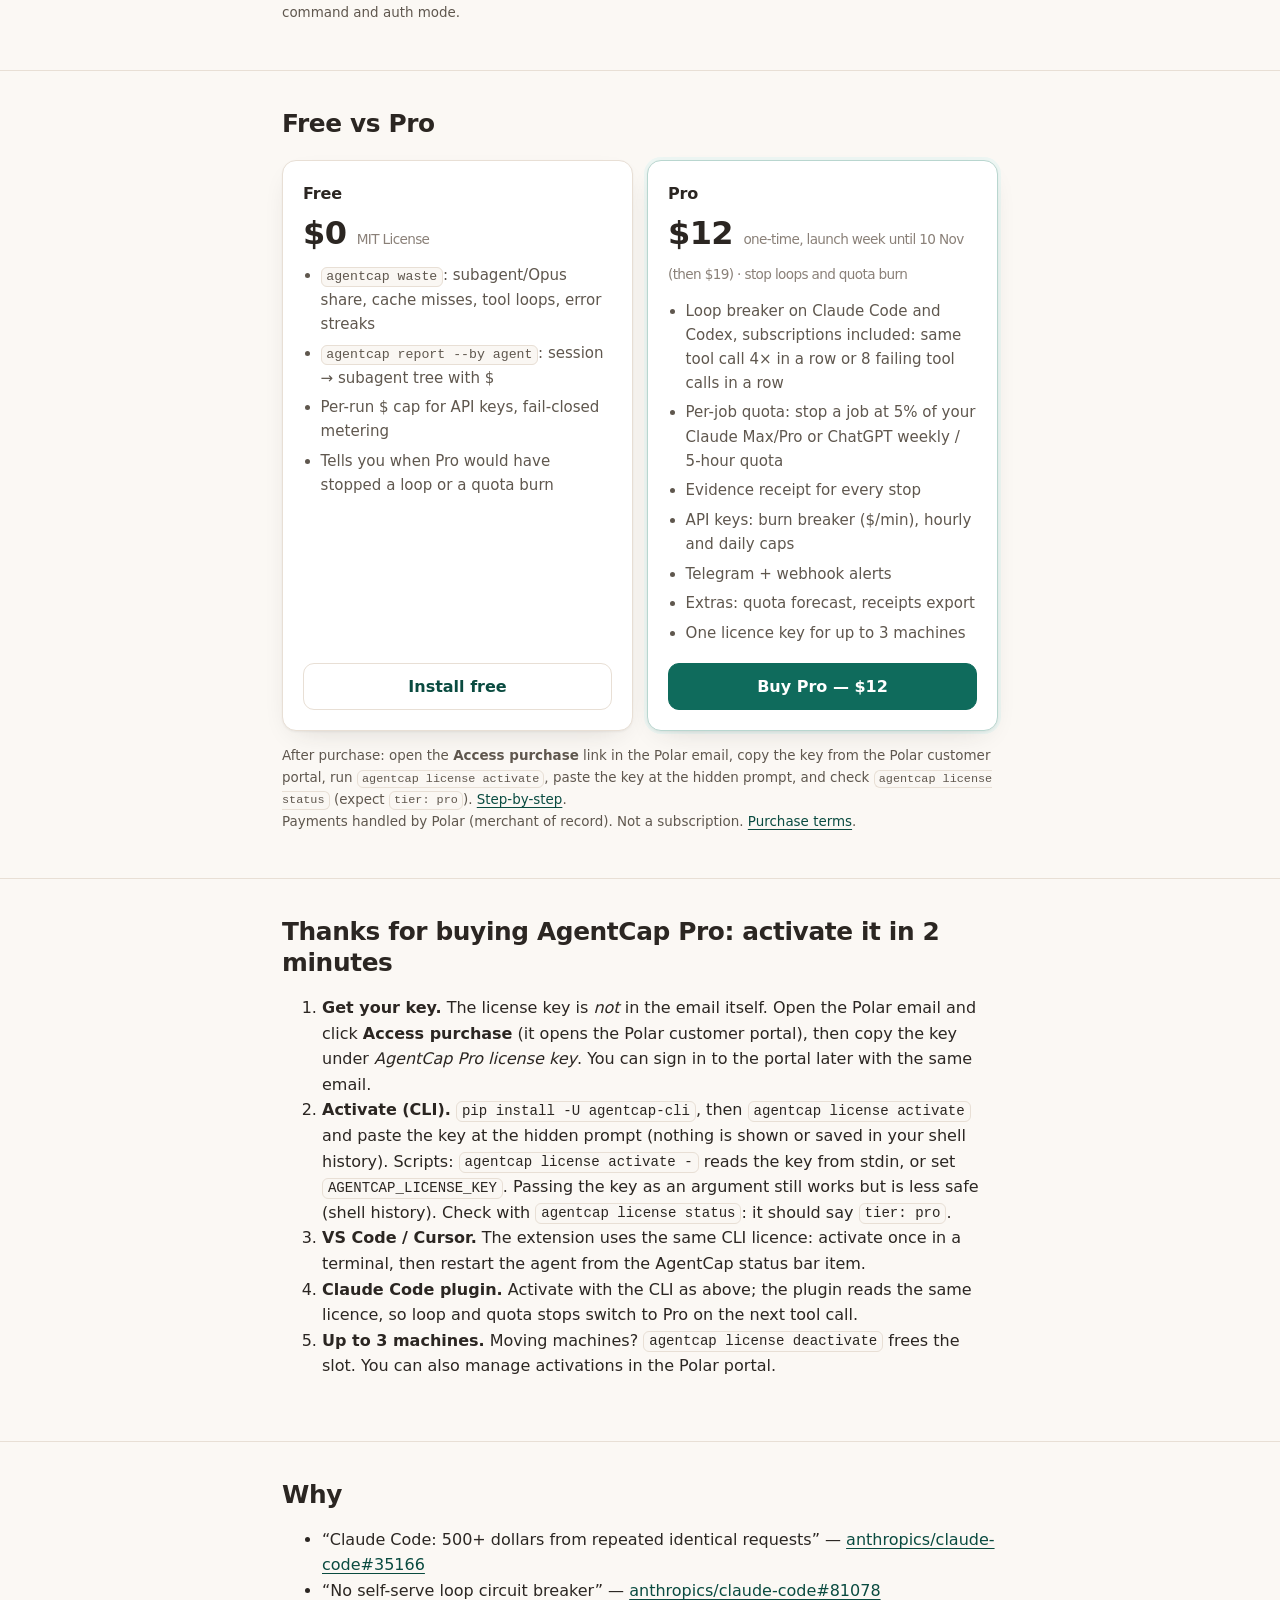
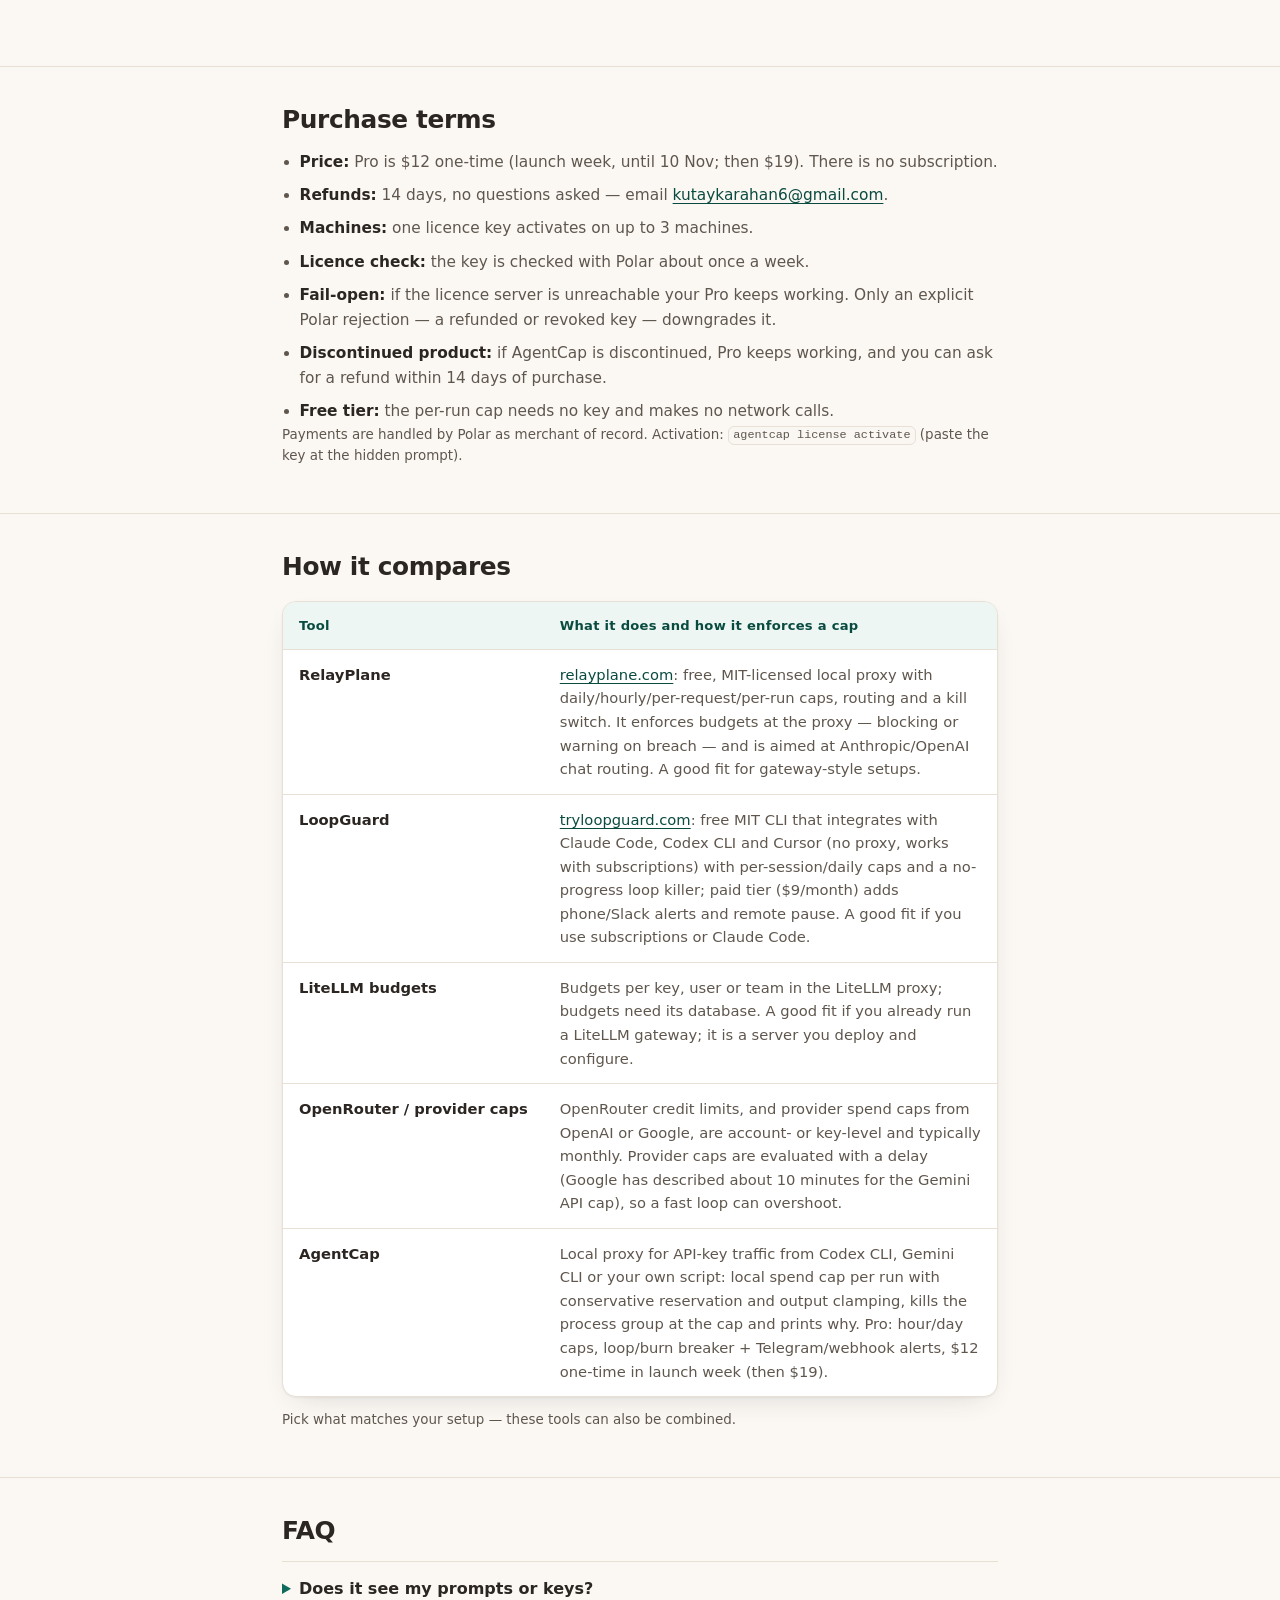
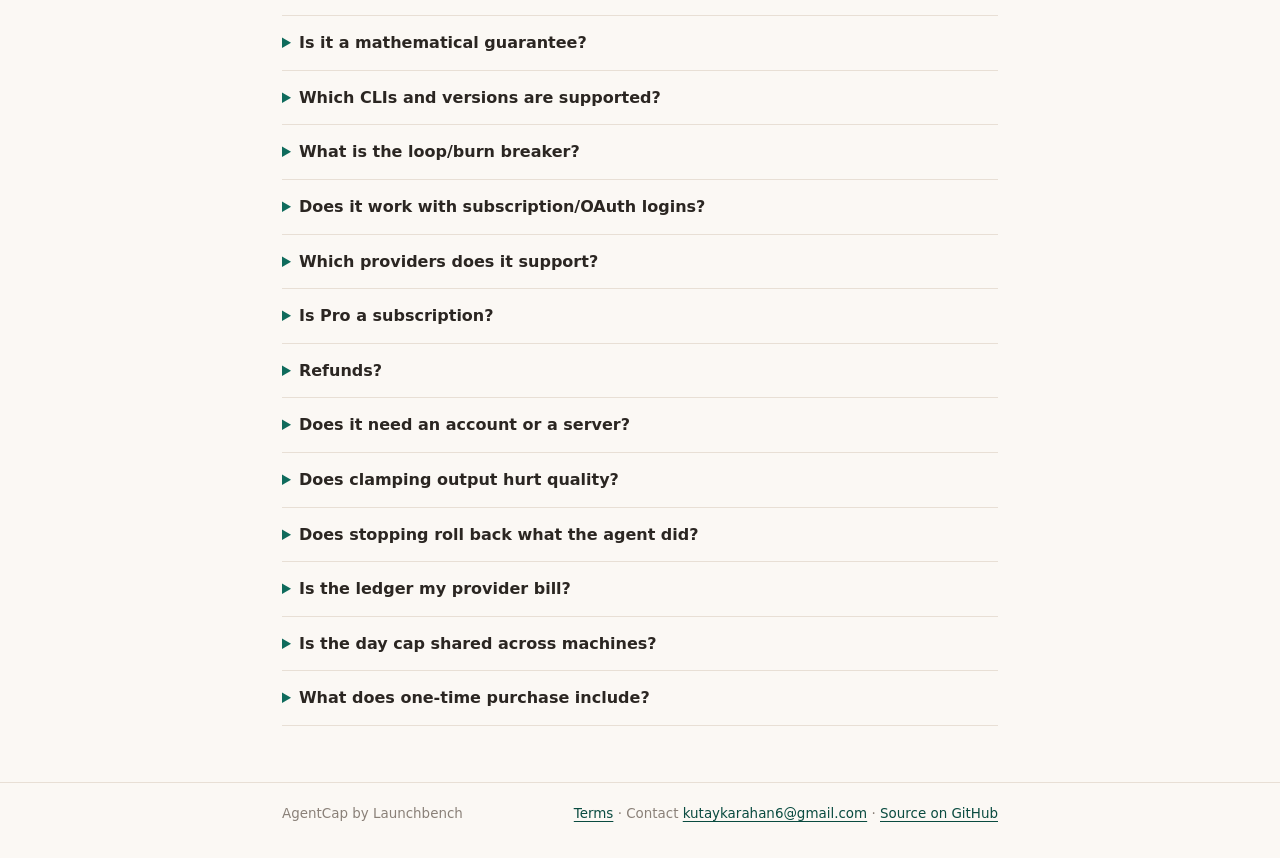
==== commit 3da27b72: "License activate: hidden prompt, stdin (-), AGENTCAP_LICENSE_KEY; pricing copy $12 launch week until" ====
--- a/landing/index.html
+++ b/landing/index.html
@@ -7,7 +7,7 @@
   <title>AgentCap — stop Claude Code and Codex runs that loop or eat your weekly quota</title>
   <meta name="description" content="AgentCap stops Claude Code and Codex runs that repeat the same tool call, keep failing, or eat their share of your weekly quota, with an evidence receipt. Free agentcap waste shows subagent, Opus, cache-miss and loop waste in your local logs. Hard $ caps for API keys too.">
   <meta property="og:title" content="AgentCap — stop Claude Code and Codex runs that loop or eat your weekly quota">
-  <meta property="og:description" content="AgentCap stops Claude Code and Codex runs that repeat the same tool call, keep failing, or eat their share of your weekly quota, with an evidence receipt. Free agentcap waste shows subagent, Opus, cache-miss and loop waste in your local logs. Hard $ caps for API keys too. Pro $19 one-time launch price.">
+  <meta property="og:description" content="AgentCap stops Claude Code and Codex runs that repeat the same tool call, keep failing, or eat their share of your weekly quota, with an evidence receipt. Free agentcap waste shows subagent, Opus, cache-miss and loop waste in your local logs. Hard $ caps for API keys too. Pro $12 one-time launch price until 10 Nov, then $19.">
   <meta property="og:type" content="website">
   <link rel="stylesheet" href="style.css">
 </head>
@@ -33,7 +33,7 @@
         <a href="#faq">FAQ</a>
         <a href="https://github.com/Blitz00X/agentcap">GitHub</a>
       </nav>
-      <a class="btn-secondary btn-small" href="https://buy.polar.sh/polar_cl_qagsvUdwQ0dRvaW7X5ynEJg5md27pEctIRAr40MBeLi">Buy Pro — $19</a>
+      <a class="btn-secondary btn-small" href="https://buy.polar.sh/polar_cl_qagsvUdwQ0dRvaW7X5ynEJg5md27pEctIRAr40MBeLi">Buy Pro — $12</a>
       <!-- COPY:nav END -->
     </div>
   </header>
@@ -54,7 +54,7 @@
         </p>
         <div class="cta-row">
           <a class="btn-primary" href="#install">Install free</a>
-          <a class="btn-secondary" href="https://buy.polar.sh/polar_cl_qagsvUdwQ0dRvaW7X5ynEJg5md27pEctIRAr40MBeLi">Buy Pro — $19</a>
+          <a class="btn-secondary" href="https://buy.polar.sh/polar_cl_qagsvUdwQ0dRvaW7X5ynEJg5md27pEctIRAr40MBeLi">Buy Pro — $12</a>
           <p class="micro cta-note">Subscriptions (quota mode) and API keys · Gemini CLI too</p>
         </div>
         <p class="micro">
@@ -304,7 +304,7 @@
           </article>
           <article class="card card-pro" aria-labelledby="pro-title">
             <h3 id="pro-title">Pro</h3>
-            <p class="price">$19 <span class="price-note">one-time launch price · stop loops and quota burn</span></p>
+            <p class="price">$12 <span class="price-note">one-time, launch week until 10 Nov (then $19) · stop loops and quota burn</span></p>
             <ul>
               <li>Loop breaker on Claude Code and Codex, subscriptions included: same tool call 4&times; in a row or 8 failing tool calls in a row</li>
               <li>Per-job quota: stop a job at 5% of your Claude Max/Pro or ChatGPT weekly / 5-hour quota</li>
@@ -314,11 +314,11 @@
               <li>Extras: quota forecast, receipts export</li>
               <li>One licence key for up to 3 machines</li>
             </ul>
-            <a class="btn-primary" href="https://buy.polar.sh/polar_cl_qagsvUdwQ0dRvaW7X5ynEJg5md27pEctIRAr40MBeLi">Buy Pro — $19</a>
+            <a class="btn-primary" href="https://buy.polar.sh/polar_cl_qagsvUdwQ0dRvaW7X5ynEJg5md27pEctIRAr40MBeLi">Buy Pro — $12</a>
           </article>
         </div>
         <p class="micro">
-          After purchase: open the <strong>Access purchase</strong> link in the Polar email, copy the key from the Polar customer portal, run <code>agentcap license activate "YOUR_LICENSE_KEY"</code> and check <code>agentcap license status</code> (expect <code>tier: pro</code>). <a href="#thanks">Step-by-step</a>.
+          After purchase: open the <strong>Access purchase</strong> link in the Polar email, copy the key from the Polar customer portal, run <code>agentcap license activate</code>, paste the key at the hidden prompt, and check <code>agentcap license status</code> (expect <code>tier: pro</code>). <a href="#thanks">Step-by-step</a>.
         </p>
         <p class="micro">
           Payments handled by Polar (merchant of record). Not a subscription.
@@ -333,7 +333,7 @@
         <h2 id="thanks-title">Thanks for buying AgentCap Pro: activate it in 2 minutes</h2>
         <ol>
           <li><strong>Get your key.</strong> The license key is <em>not</em> in the email itself. Open the Polar email and click <strong>Access purchase</strong> (it opens the Polar customer portal), then copy the key under <em>AgentCap Pro license key</em>. You can sign in to the portal later with the same email.</li>
-          <li><strong>Activate (CLI).</strong> <code>pip install -U agentcap-cli</code>, then <code>agentcap license activate "YOUR_LICENSE_KEY"</code>. Check with <code>agentcap license status</code>: it should say <code>tier: pro</code>.</li>
+          <li><strong>Activate (CLI).</strong> <code>pip install -U agentcap-cli</code>, then <code>agentcap license activate</code> and paste the key at the hidden prompt (nothing is shown or saved in your shell history). Scripts: <code>agentcap license activate -</code> reads the key from stdin, or set <code>AGENTCAP_LICENSE_KEY</code>. Passing the key as an argument still works but is less safe (shell history). Check with <code>agentcap license status</code>: it should say <code>tier: pro</code>.</li>
           <li><strong>VS Code / Cursor.</strong> The extension uses the same CLI licence: activate once in a terminal, then restart the agent from the AgentCap status bar item.</li>
           <li><strong>Claude Code plugin.</strong> Activate with the CLI as above; the plugin reads the same licence, so loop and quota stops switch to Pro on the next tool call.</li>
           <li><strong>Up to 3 machines.</strong> Moving machines? <code>agentcap license deactivate</code> frees the slot. You can also manage activations in the Polar portal.</li>
@@ -356,7 +356,7 @@
       <div class="shell">
         <h2 id="terms-title">Purchase terms</h2>
         <ul class="terms-list">
-          <li><strong>Price:</strong> Pro is $19 one-time (launch price). There is no subscription.</li>
+          <li><strong>Price:</strong> Pro is $12 one-time (launch week, until 10 Nov; then $19). There is no subscription.</li>
           <li><strong>Refunds:</strong> 14 days, no questions asked — email
             <a href="mailto:kutaykarahan6@gmail.com">kutaykarahan6@gmail.com</a>.</li>
           <li><strong>Machines:</strong> one licence key activates on up to 3 machines.</li>
@@ -369,7 +369,7 @@
         </ul>
         <p class="micro">
           Payments are handled by Polar as merchant of record. Activation:
-          <code>agentcap license activate &lt;KEY&gt;</code>.
+          <code>agentcap license activate</code> (paste the key at the hidden prompt).
         </p>
       </div>
     </section>
@@ -434,7 +434,7 @@
                   own script: local spend cap per run with conservative
                   reservation and output clamping, kills the process group at the
                   cap and prints why. Pro: hour/day caps, loop/burn breaker +
-                  Telegram/webhook alerts, $19 one-time.
+                  Telegram/webhook alerts, $12 one-time in launch week (then $19).
                 </td>
               </tr>
             </tbody>
@@ -519,7 +519,7 @@
         <details>
           <summary>Is Pro a subscription?</summary>
           <p>
-            No, it is a one-time $19 purchase. See
+            No, it is a one-time purchase ($12 in launch week until 10 Nov, then $19). See
             <a href="#terms">Purchase terms</a> for refunds, licence checks and
             fail-open behavior.
           </p>
@@ -575,7 +575,7 @@
         <details>
           <summary>What does one-time purchase include?</summary>
           <p>
-            $19 once, all 0.x updates; not a promise of future major versions.
+            $12 once in launch week ($19 after 10 Nov), all 0.x updates; not a promise of future major versions.
             14-day refund window per purchase terms.
           </p>
         </details>
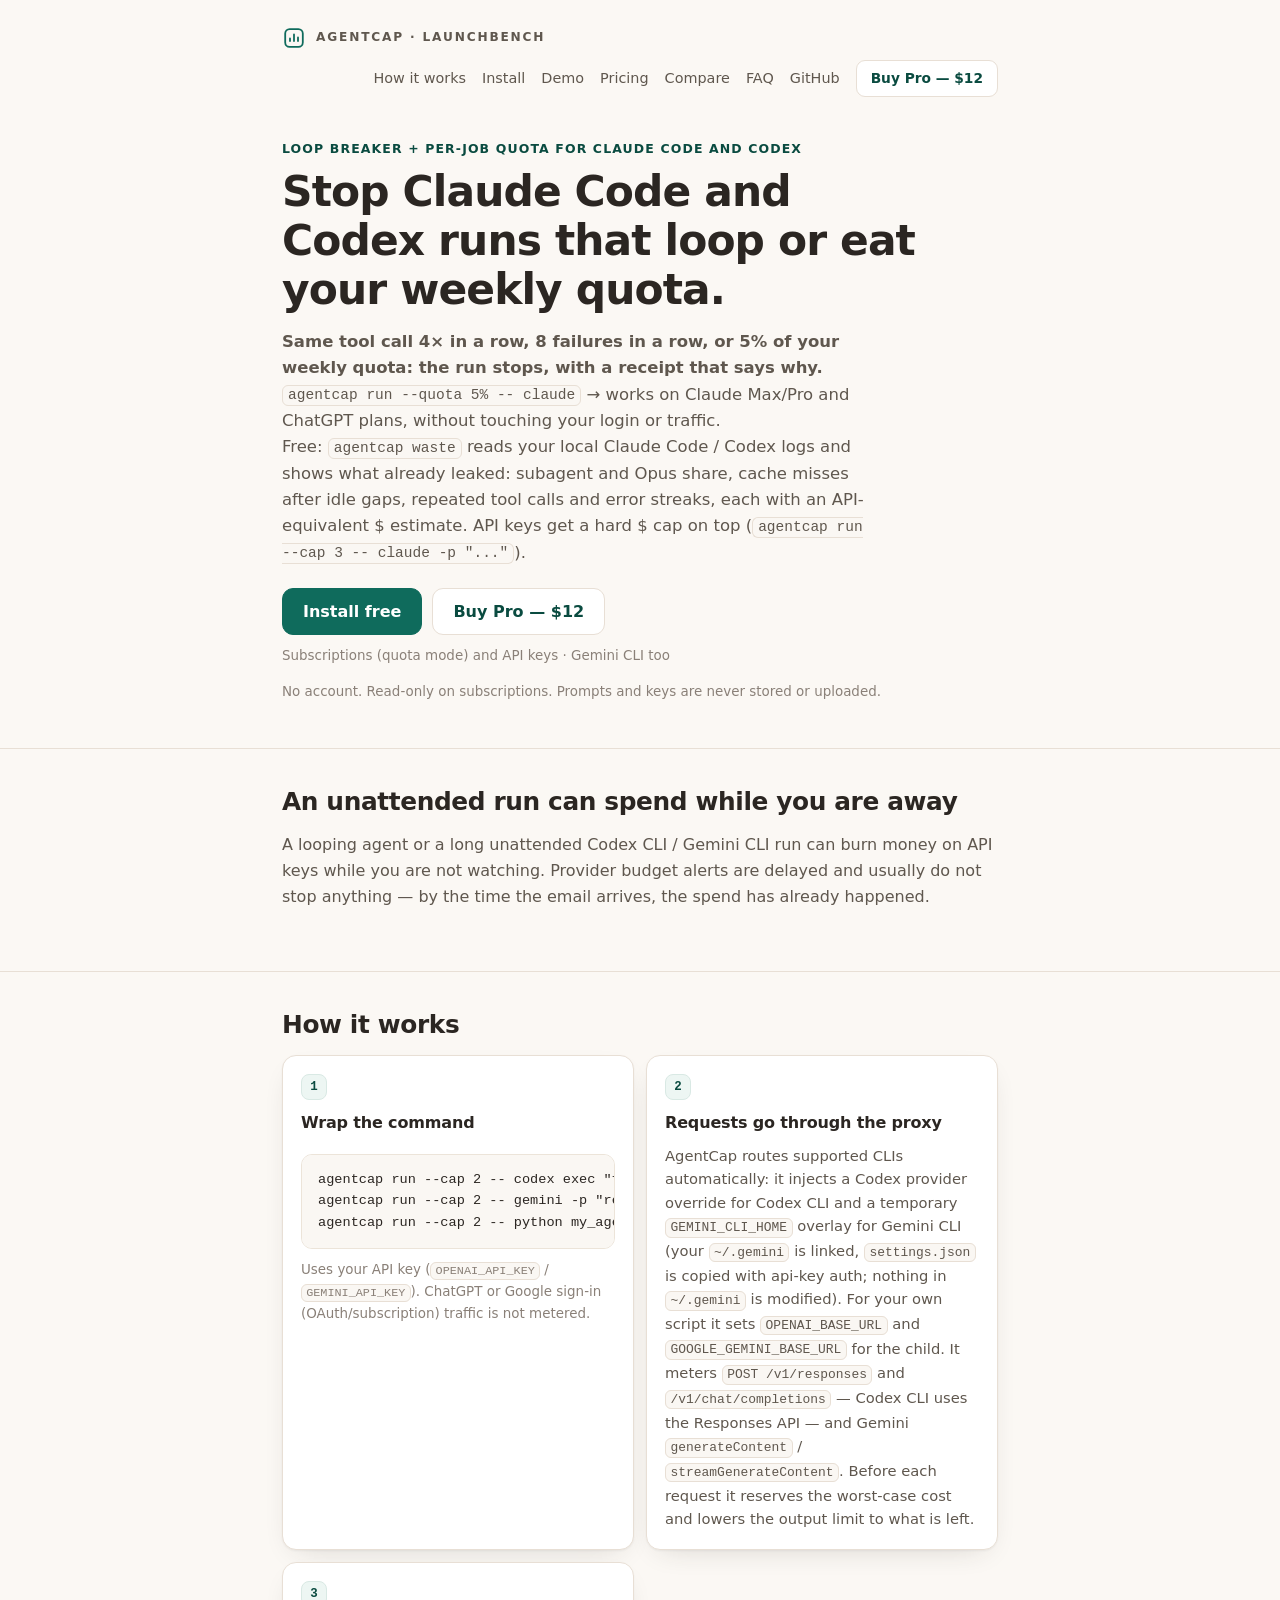
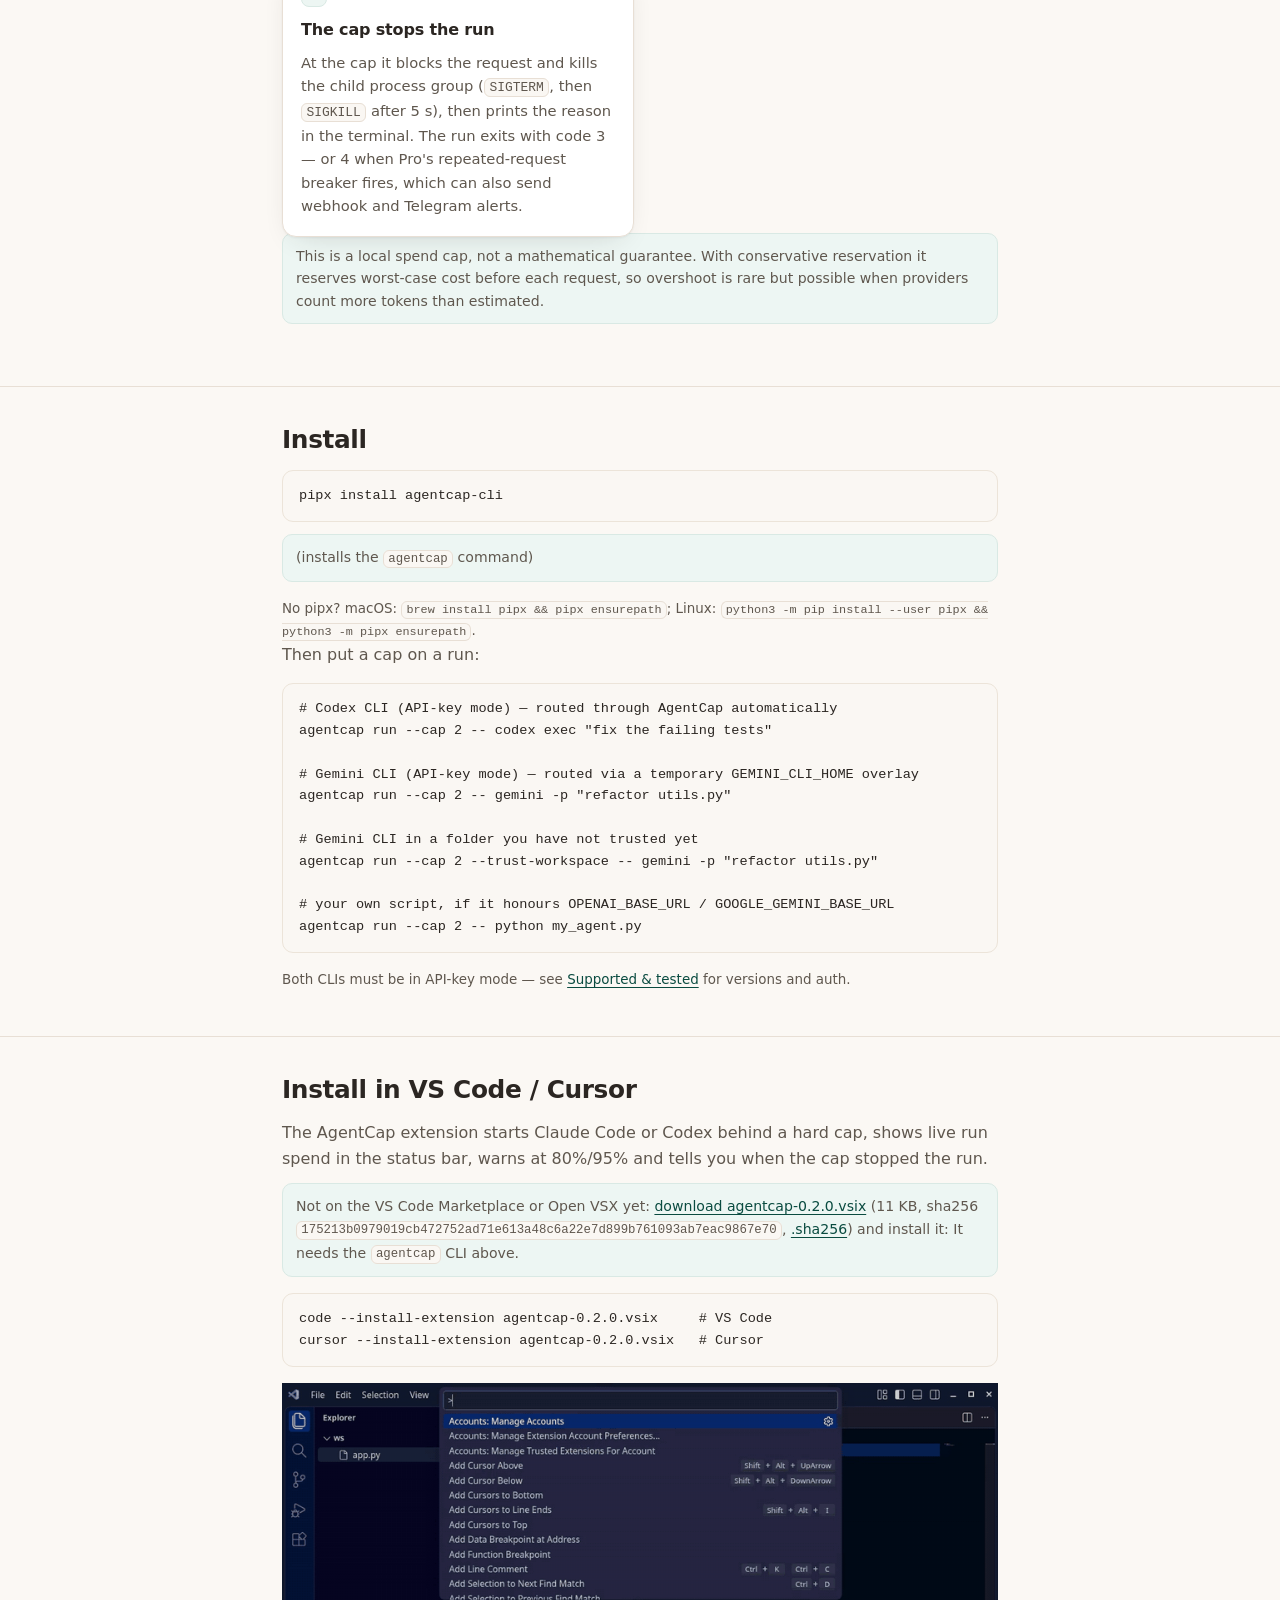
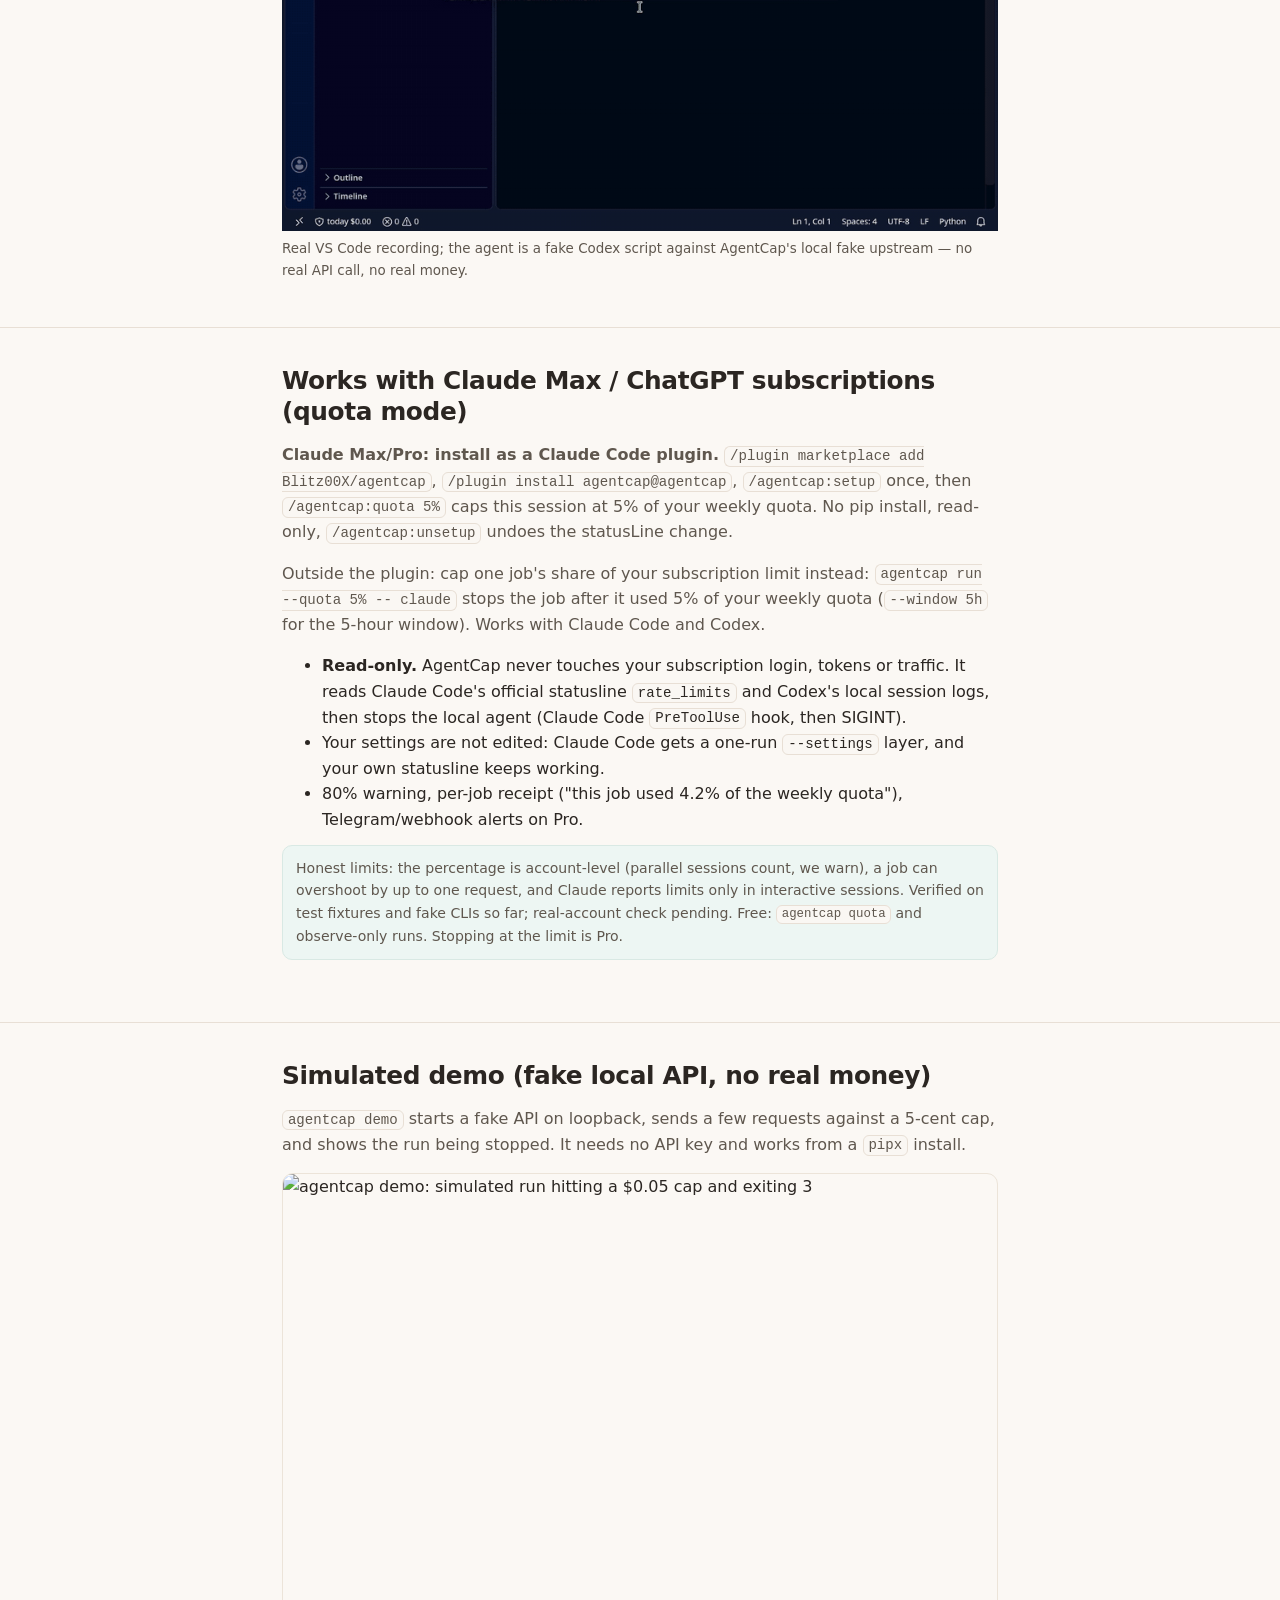
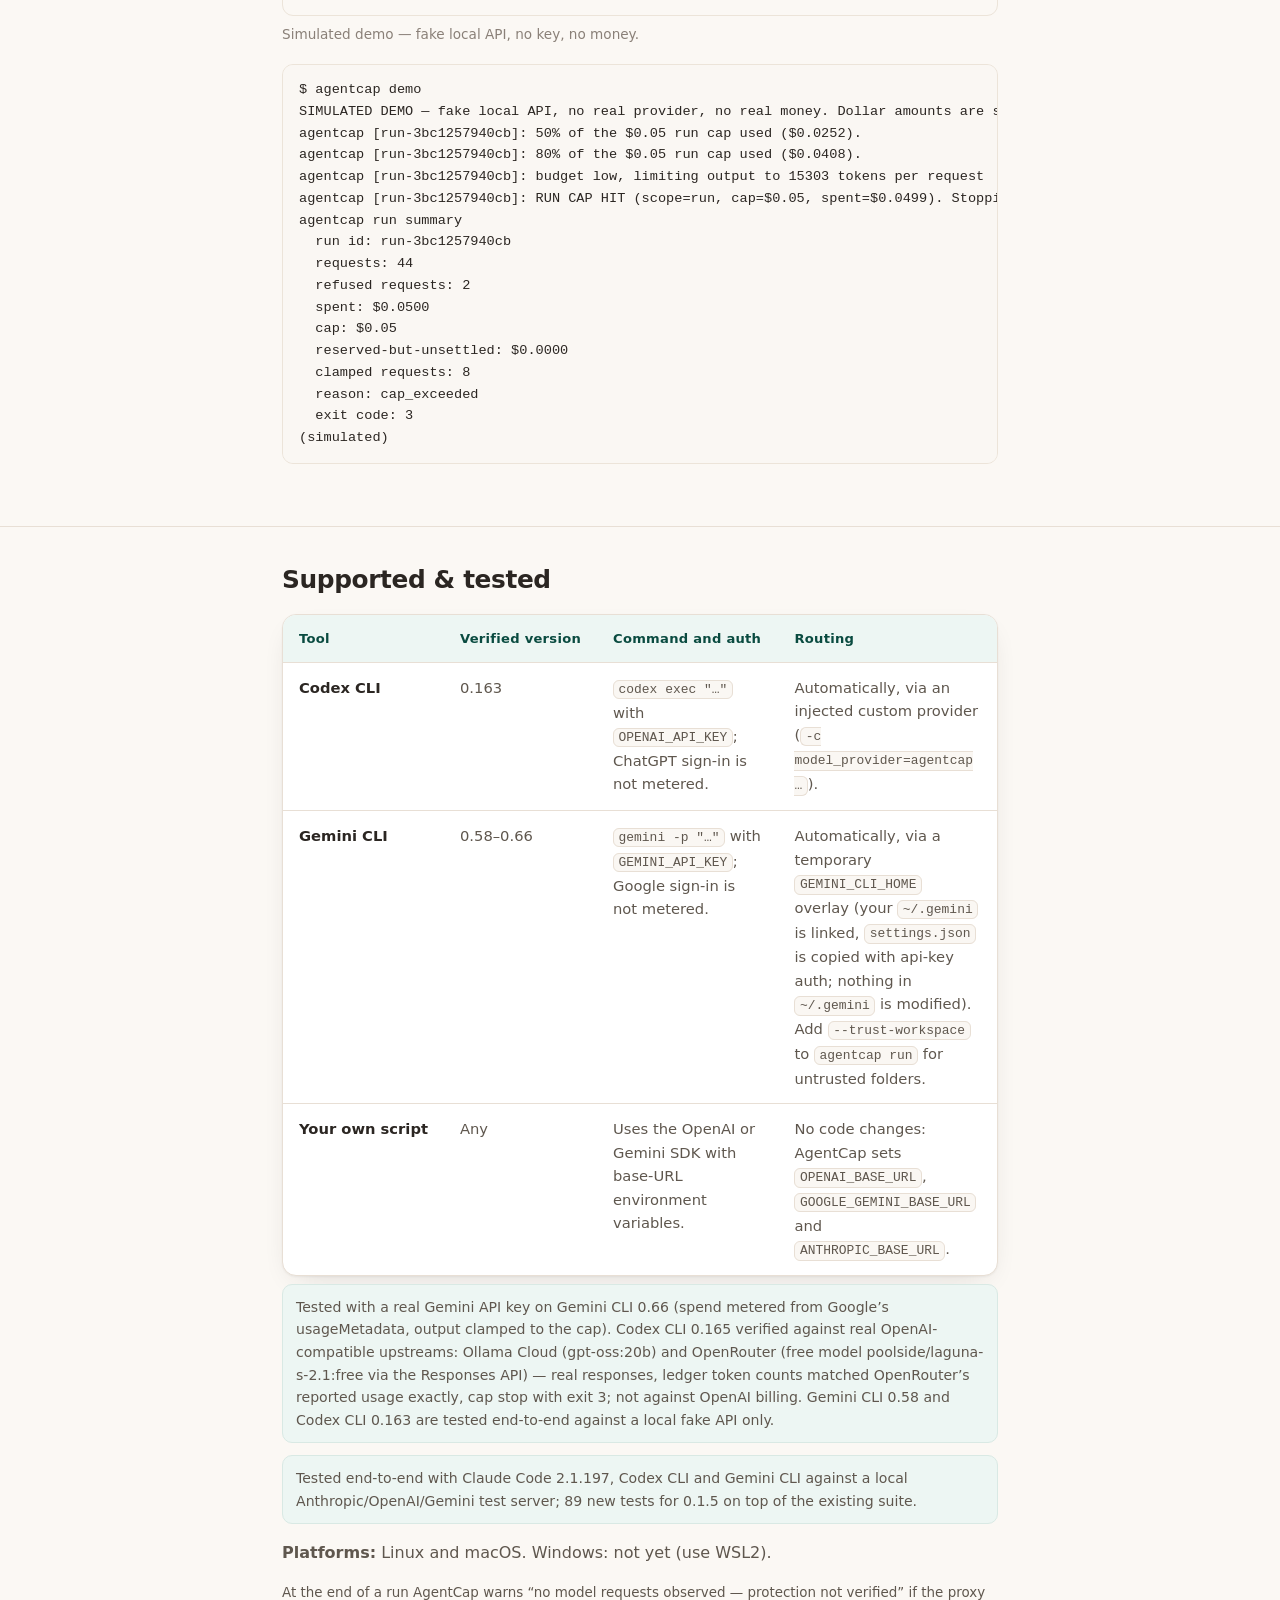
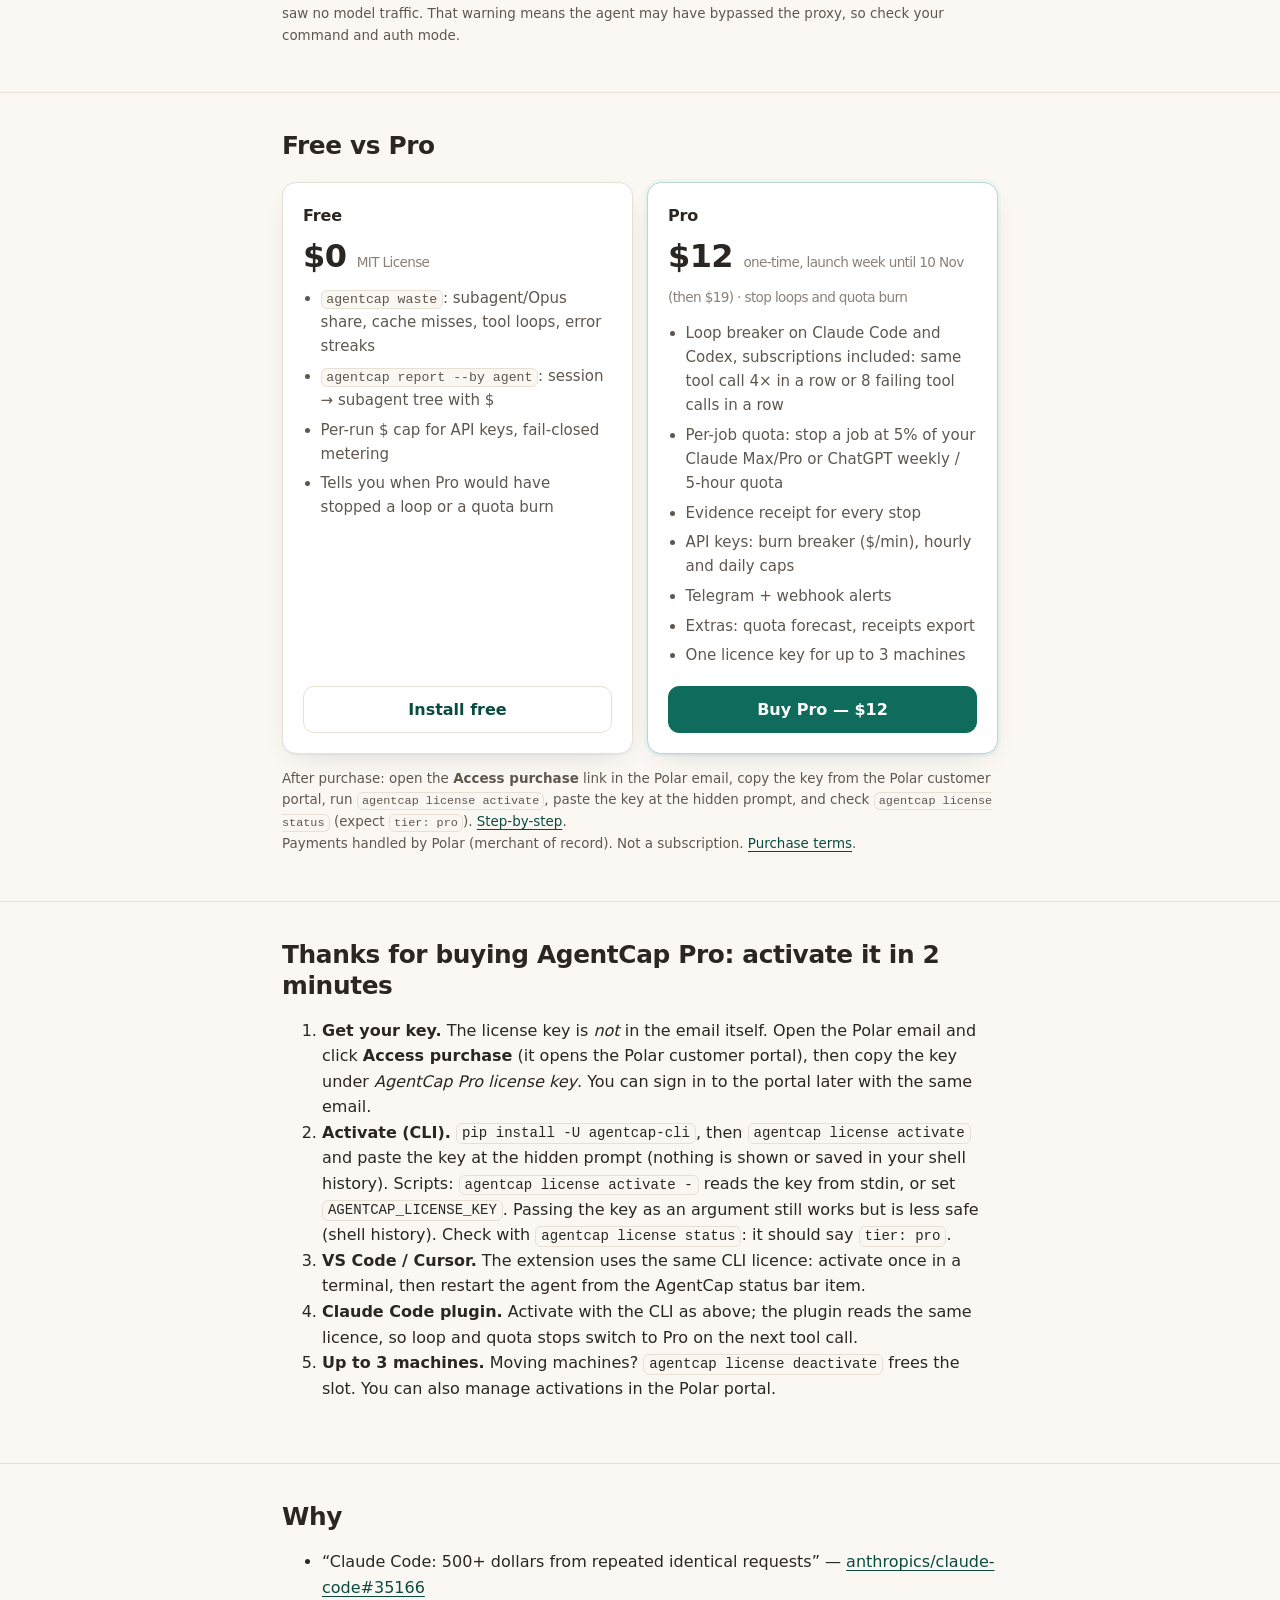
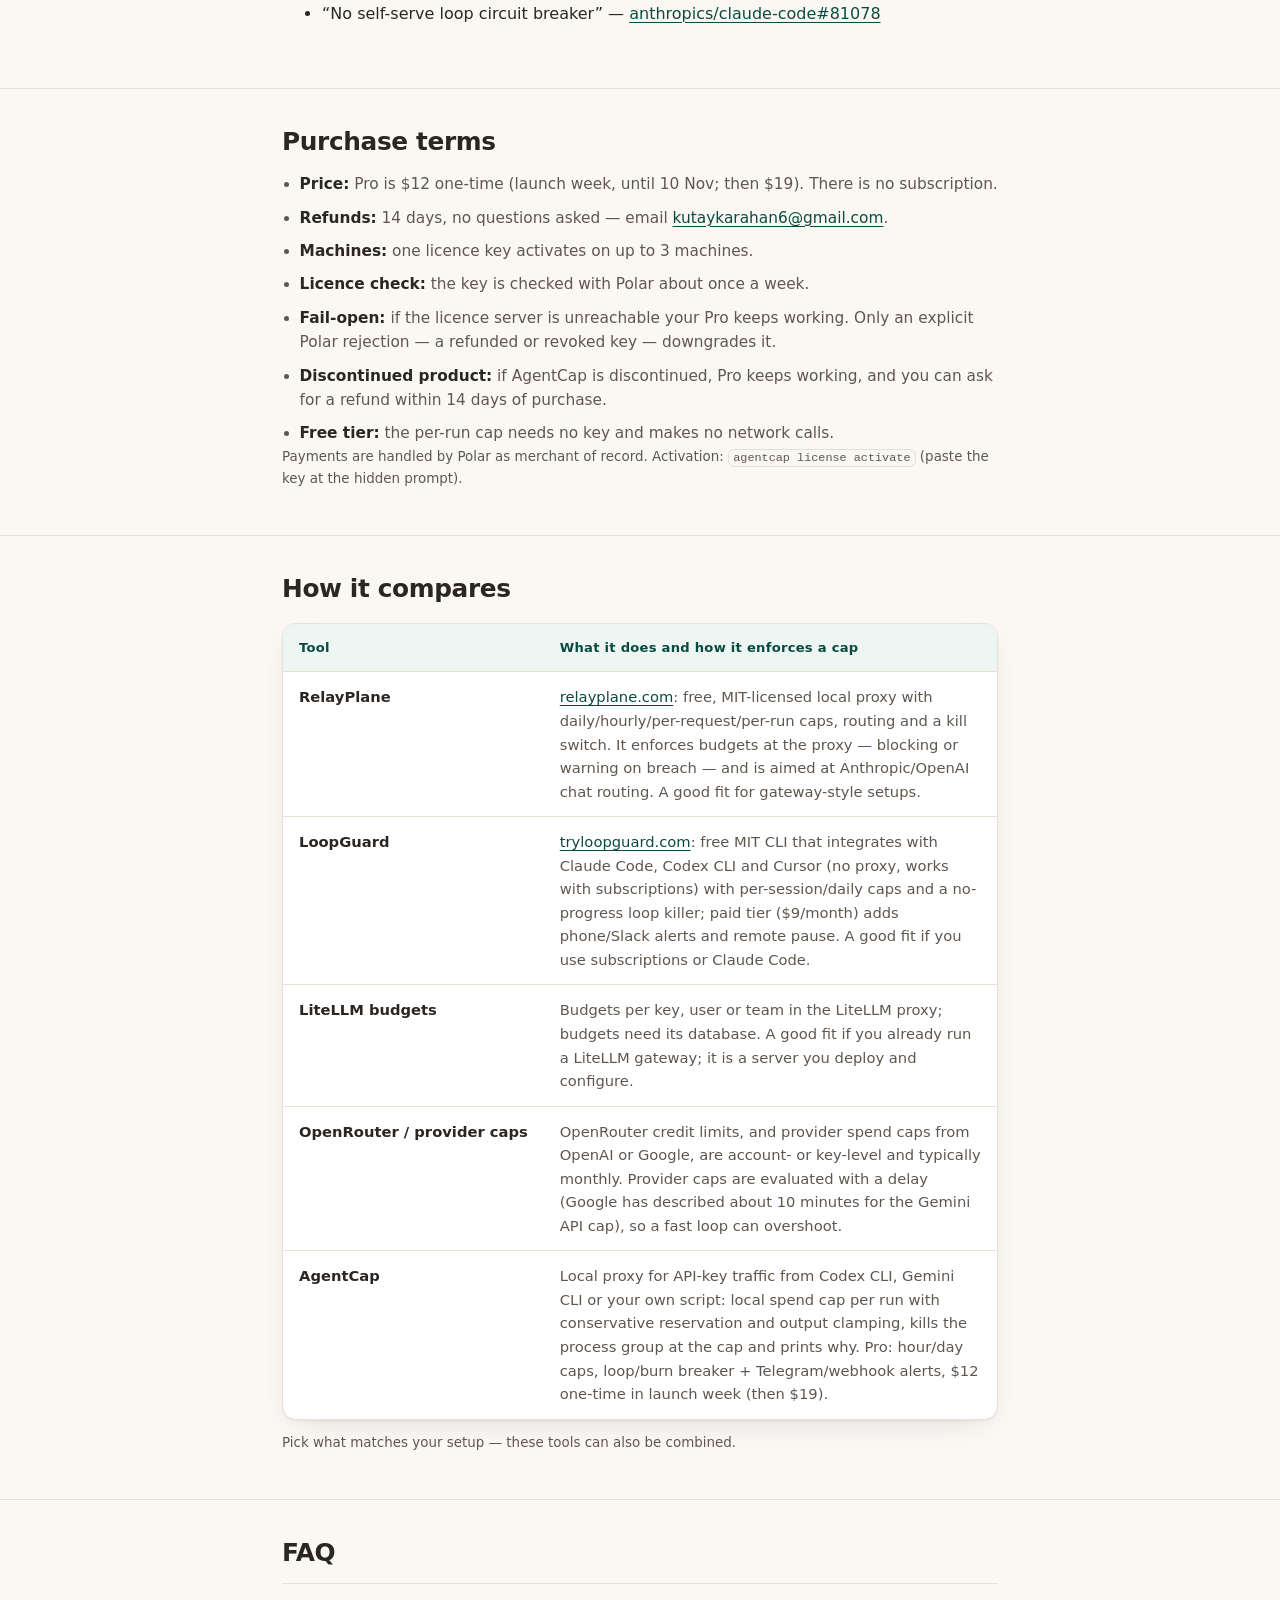
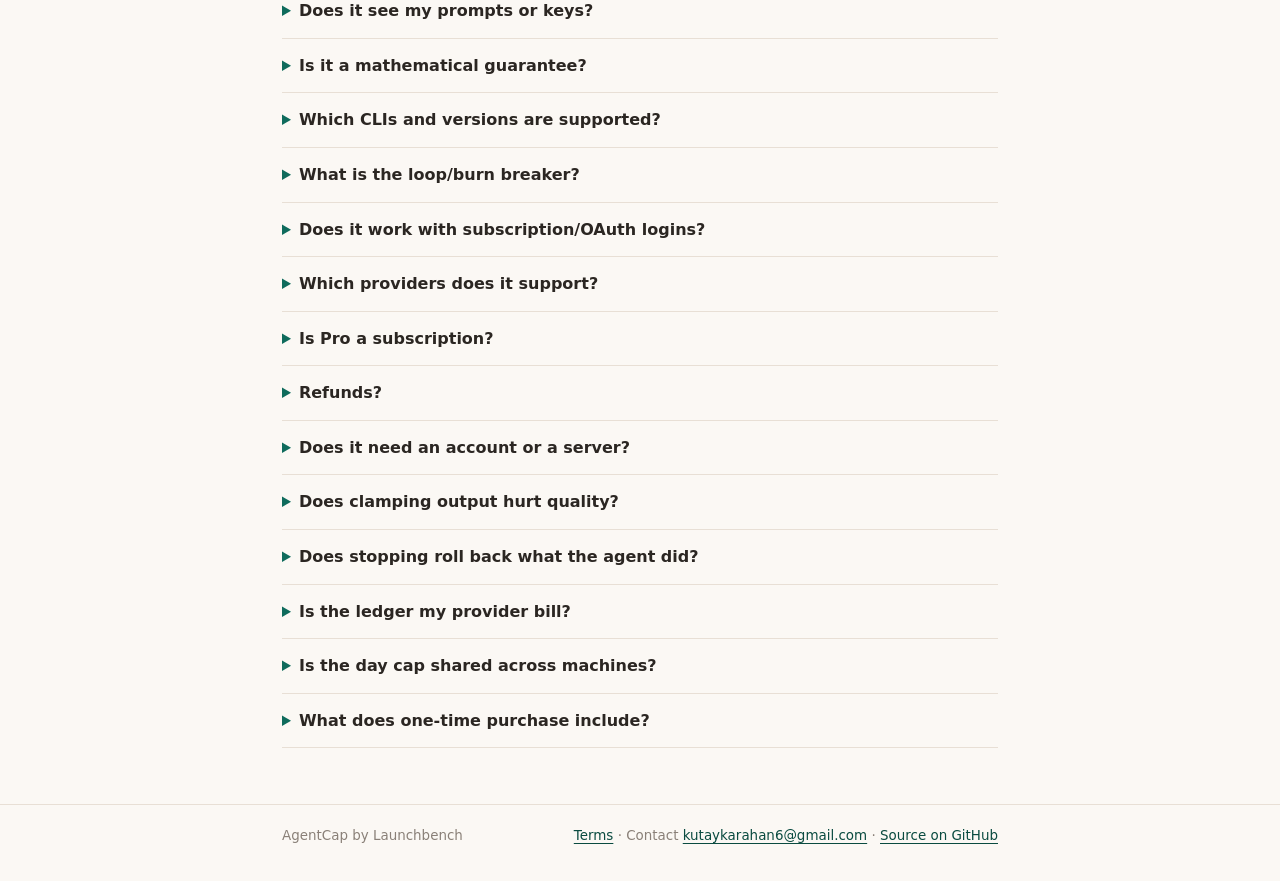
==== commit c92b9d66: "Host agentcap-0.2.0.vsix on the landing page (+sha256); link from README and landing" ====
--- a/landing/index.html
+++ b/landing/index.html
@@ -167,7 +167,7 @@
       <div class="shell">
         <h2 id="vscode-title">Install in VS Code / Cursor</h2>
         <p>The AgentCap extension starts Claude Code or Codex behind a hard cap, shows live run spend in the status bar, warns at 80%/95% and tells you when the cap stopped the run.</p>
-        <p class="note">Not on the VS Code Marketplace or Open VSX yet: install the <code>.vsix</code> from the <a href="https://github.com/Blitz00X/agentcap/releases">GitHub release</a>. It needs the <code>agentcap</code> CLI above.</p>
+        <p class="note">Not on the VS Code Marketplace or Open VSX yet: <a href="agentcap-0.2.0.vsix" download>download agentcap-0.2.0.vsix</a> (11 KB, sha256 <code>175213b0979019cb472752ad71e613a48c6a22e7d899b761093ab7eac9867e70</code>, <a href="agentcap-0.2.0.vsix.sha256">.sha256</a>) and install it: It needs the <code>agentcap</code> CLI above.</p>
         <pre><code>code --install-extension agentcap-0.2.0.vsix     # VS Code
 cursor --install-extension agentcap-0.2.0.vsix   # Cursor</code></pre>
         <img src="vscode-demo.gif" alt="AgentCap stopping a fake Codex run at a $0.20 cap in VS Code" width="860" loading="lazy" style="max-width:100%;height:auto">
